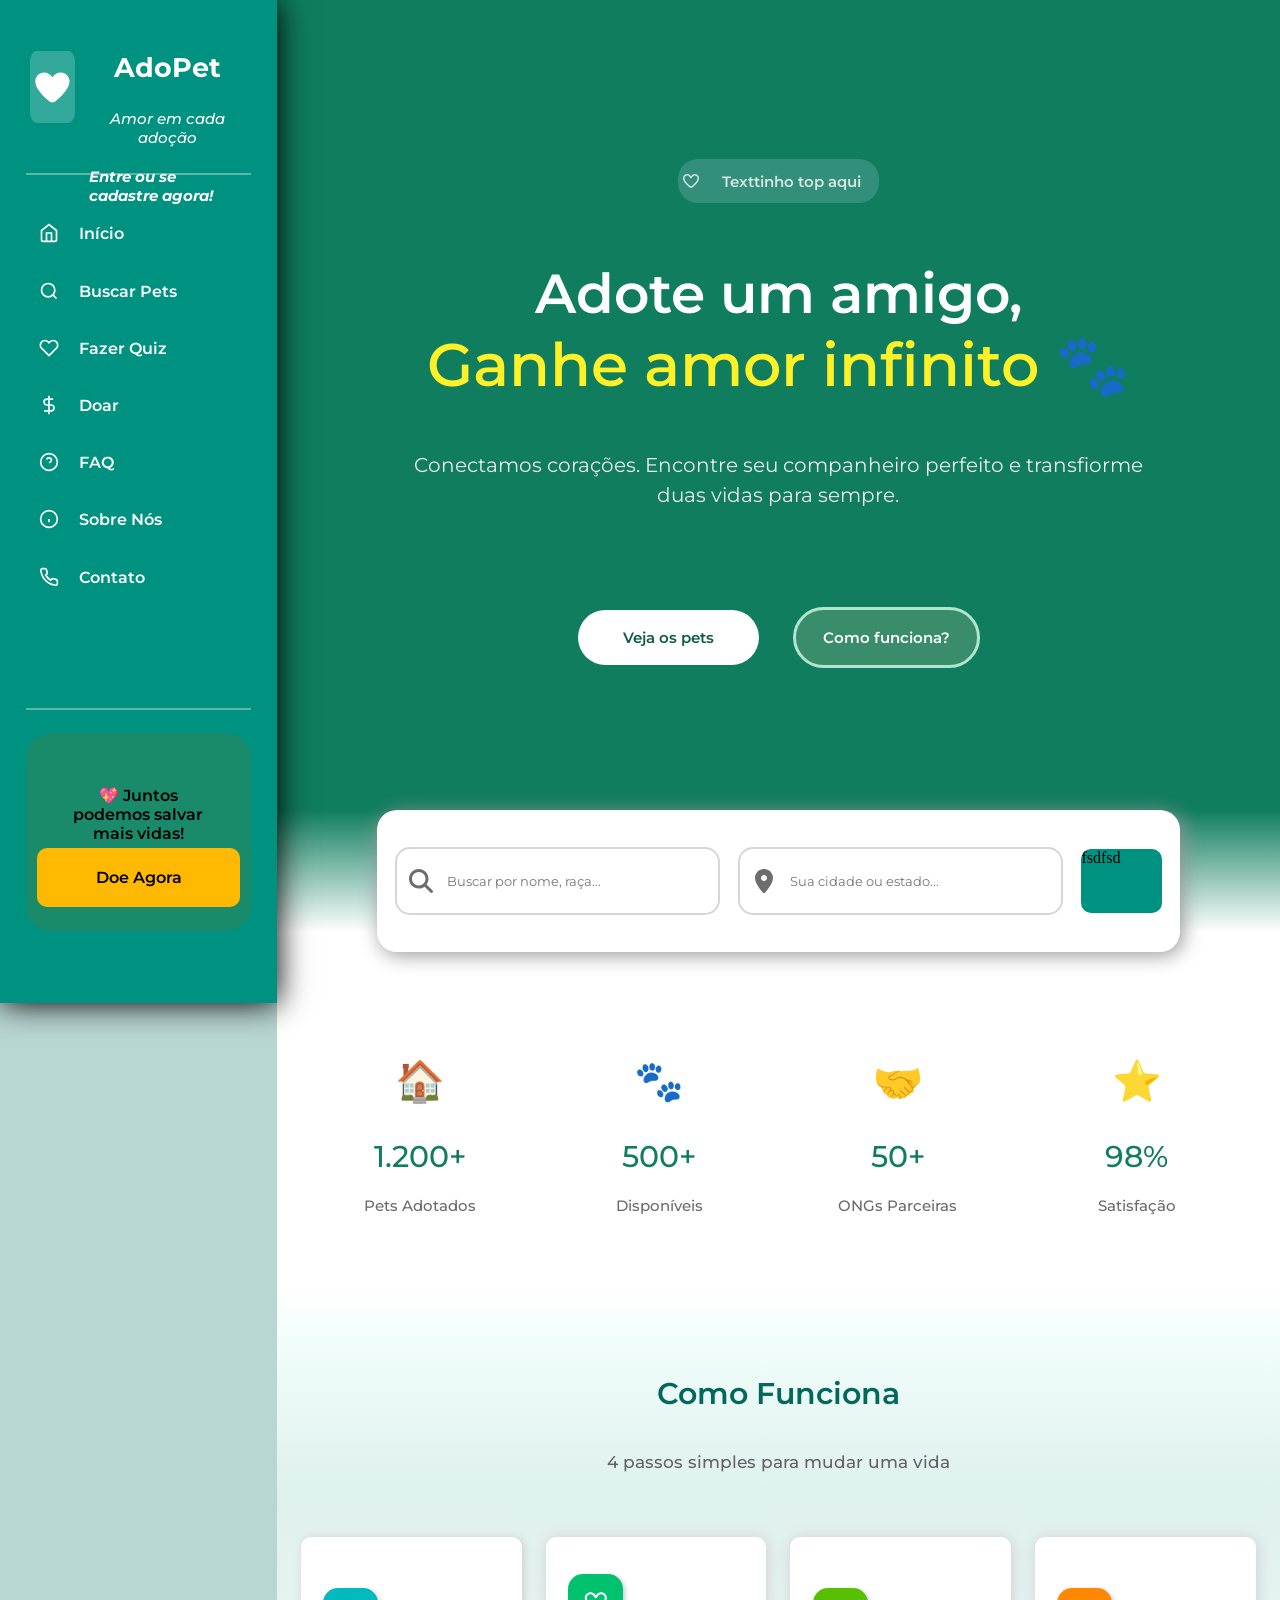
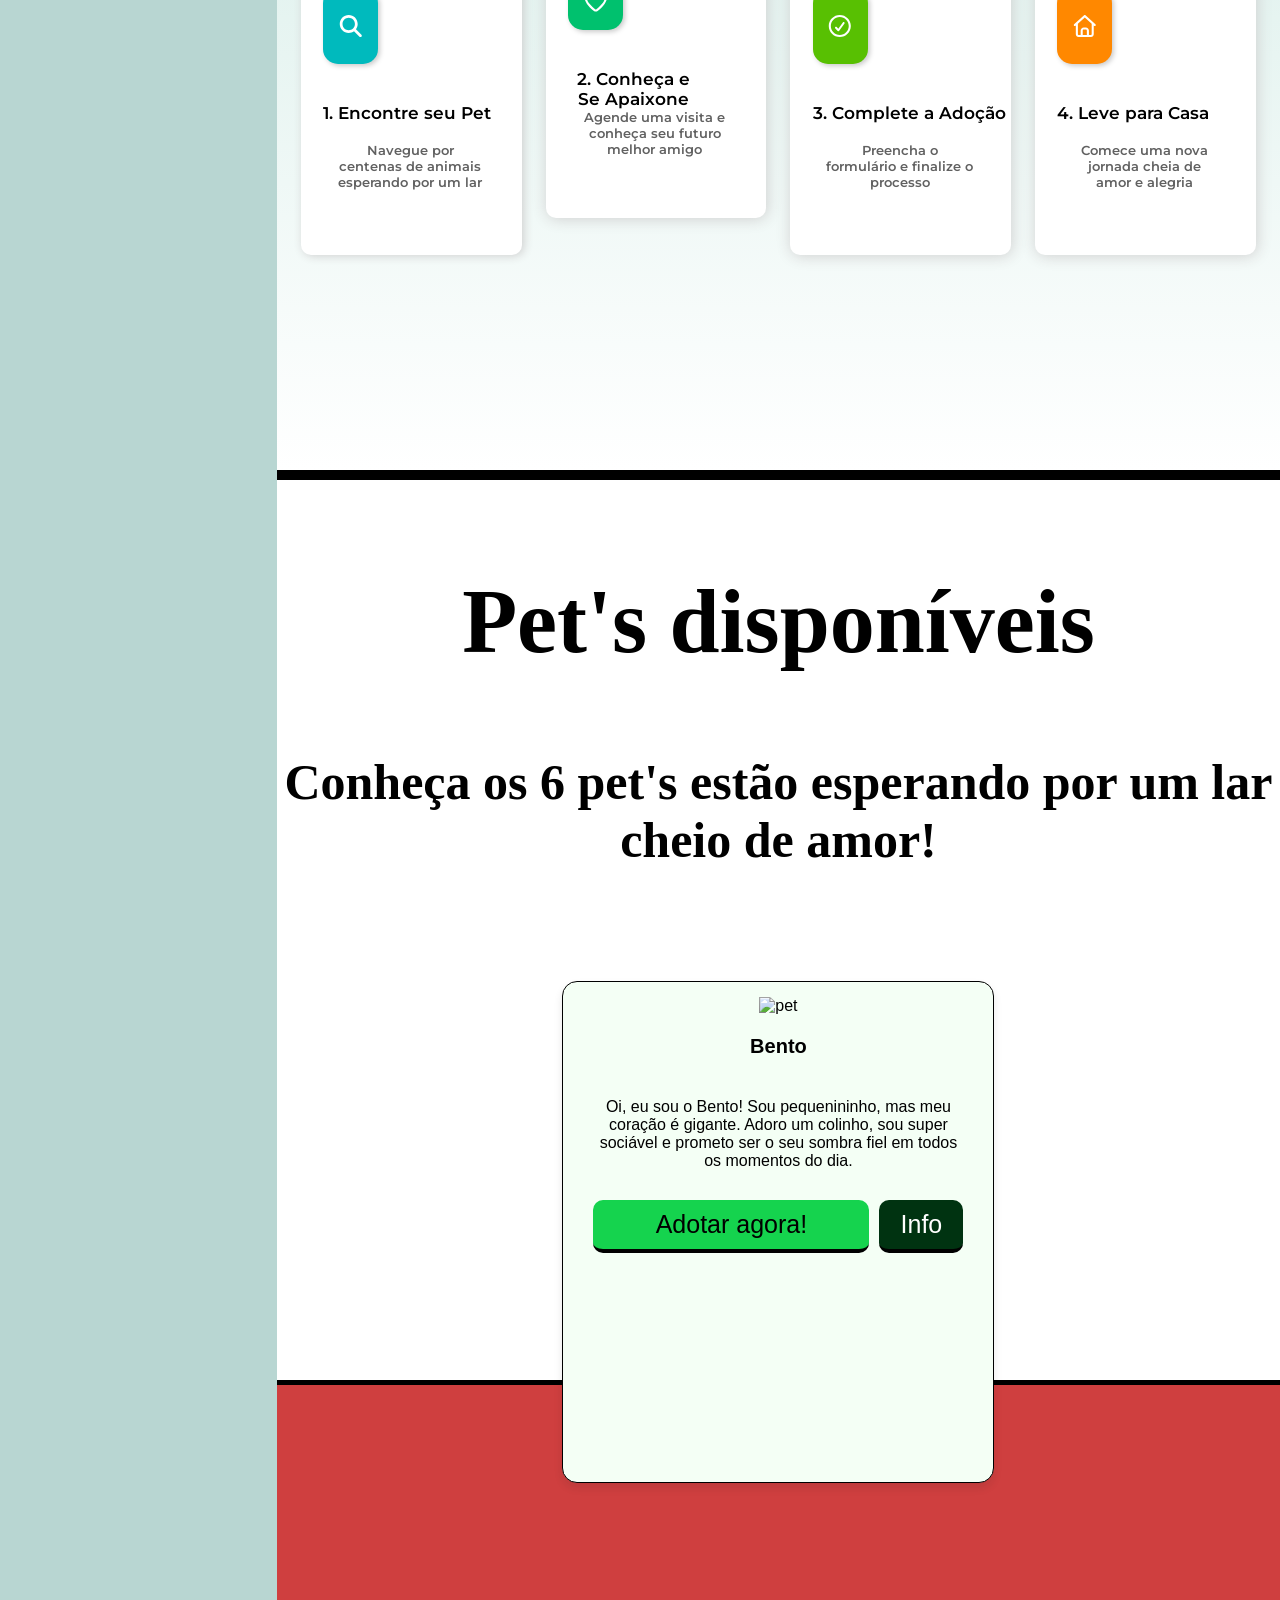
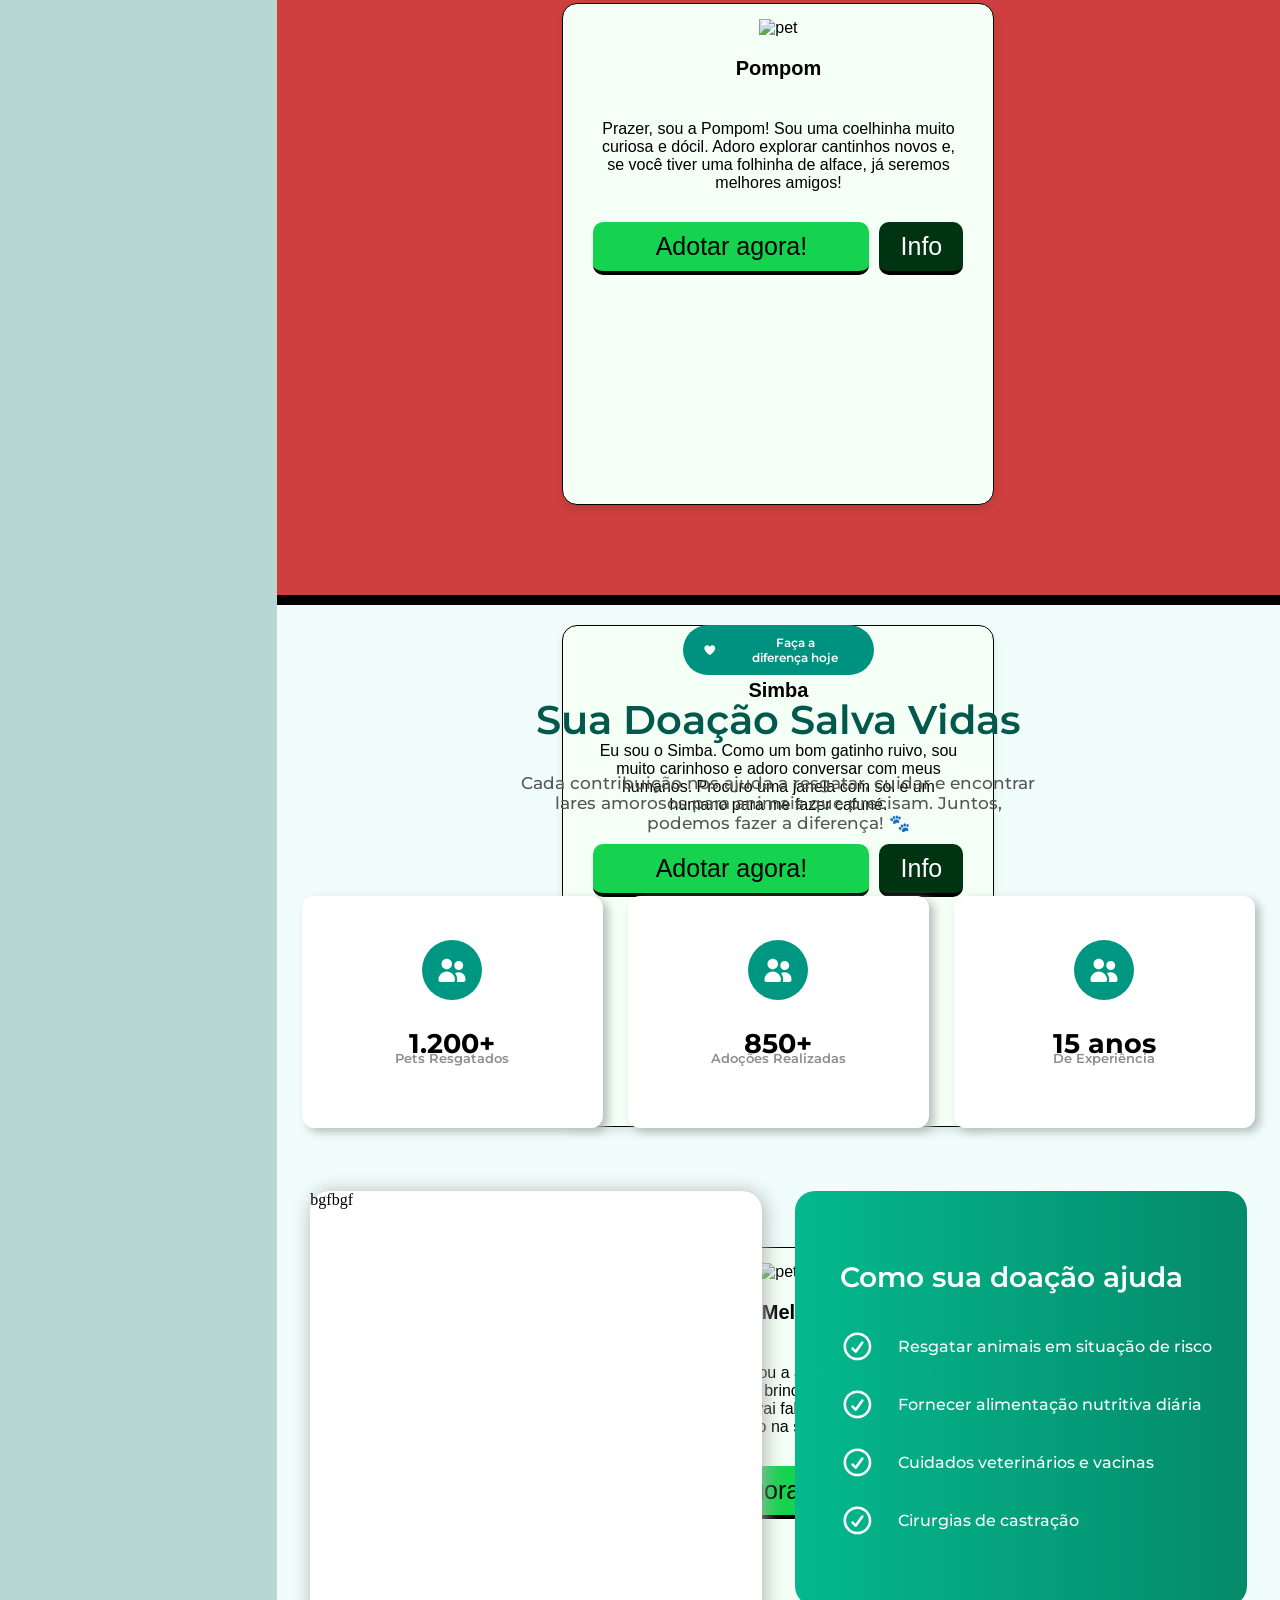
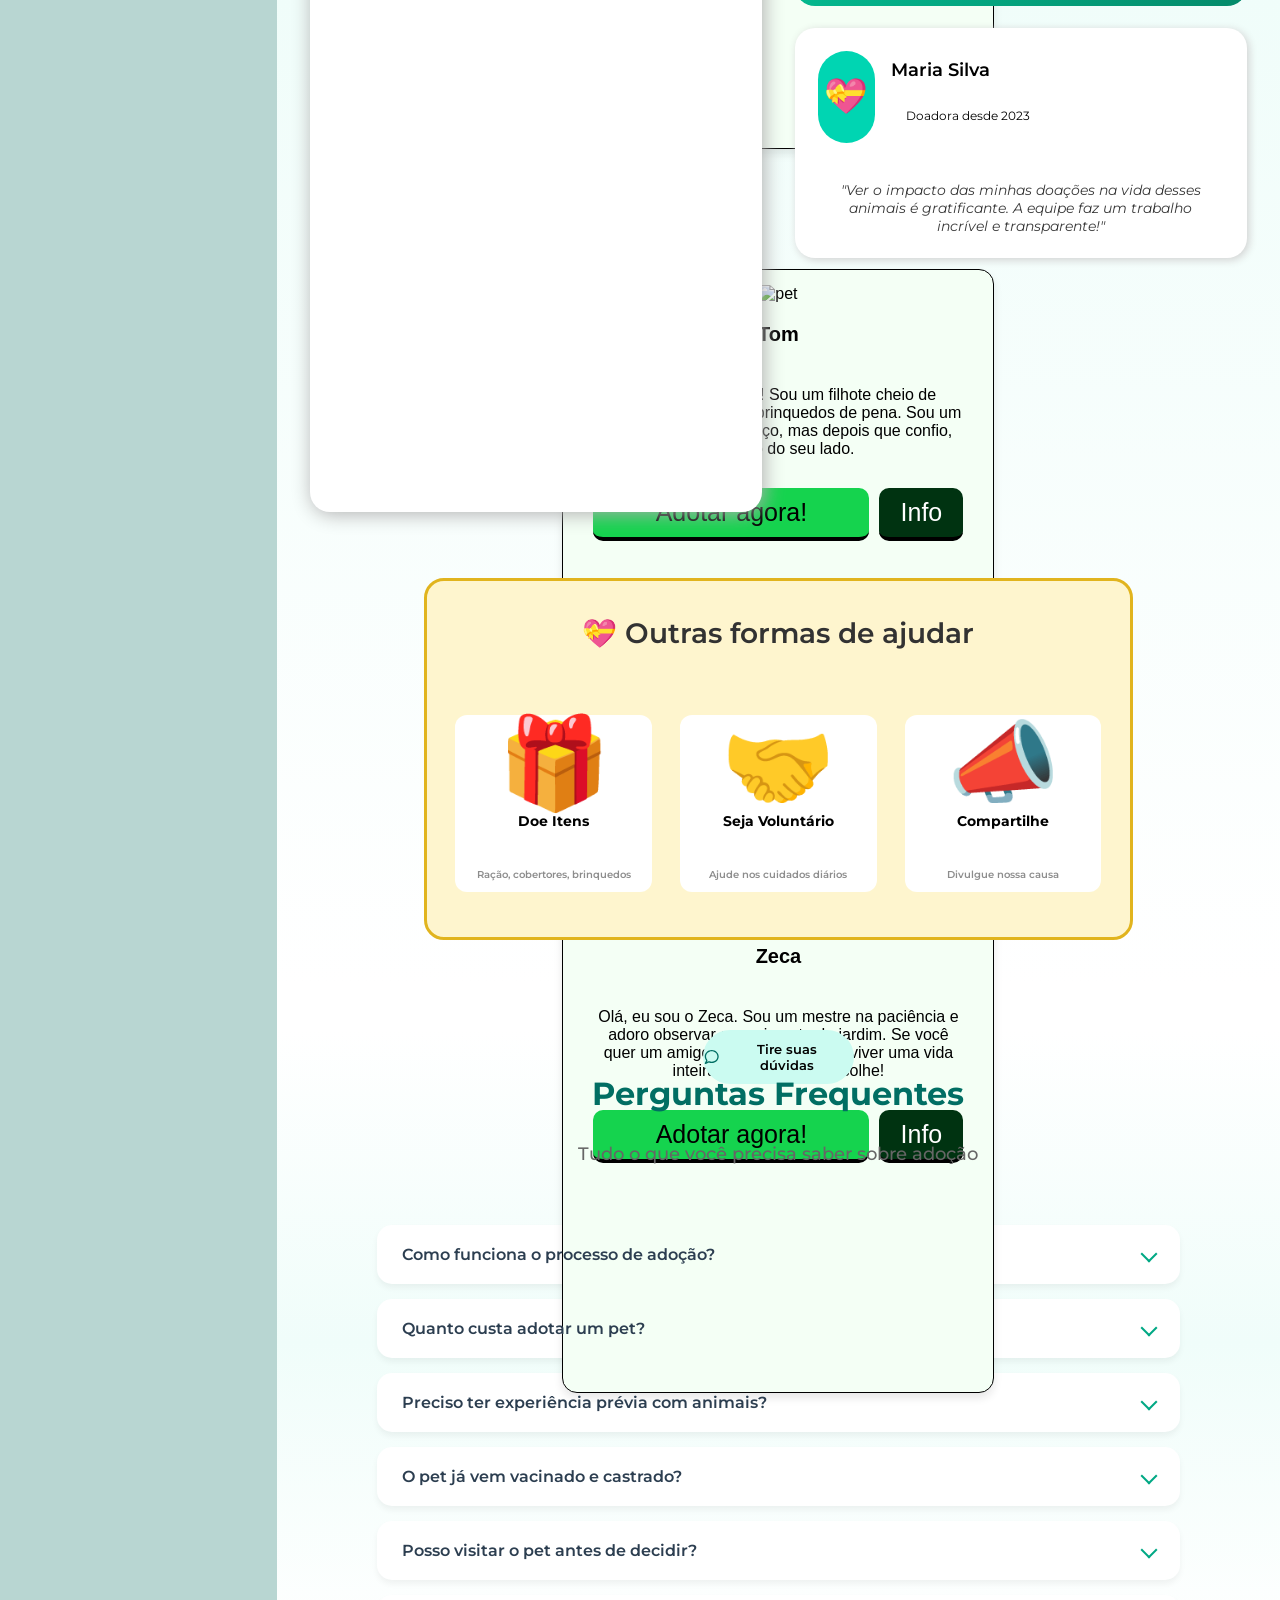
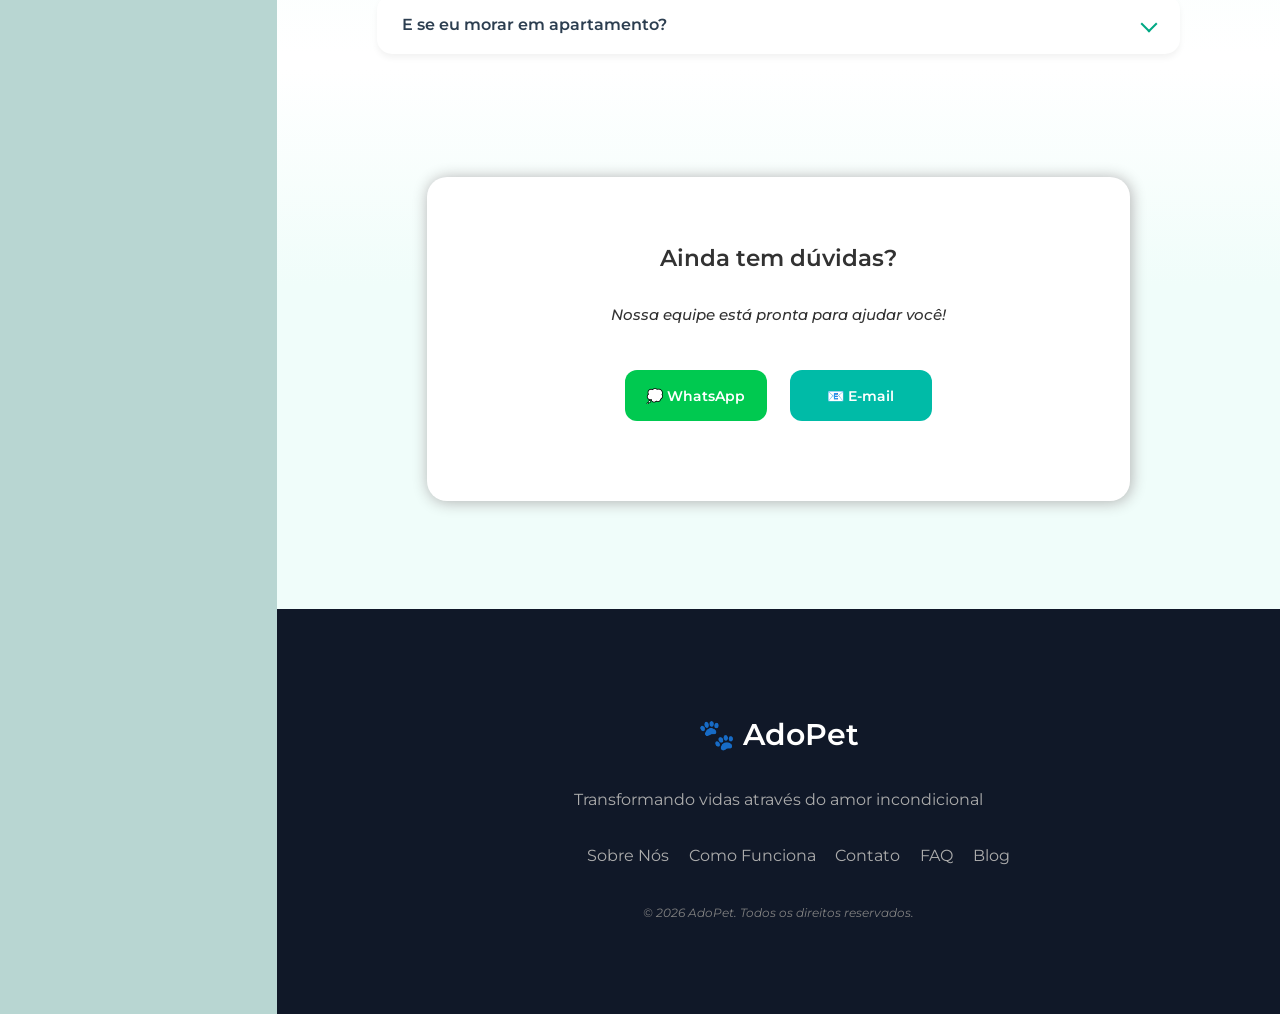
==== src/HTML/index.html @ adb816d0 "Update index.html" ====
<!DOCTYPE html>
<html lang="en">

<head>
    <meta charset="UTF-8">
    <meta name="viewport" content="width=device-width, initial-scale=1.0">
    <title>Document</title>

    <link rel="stylesheet" href="../CSS/style.css">
    <link rel="preconnect" href="https://fonts.googleapis.com">
    <link rel="preconnect" href="https://fonts.gstatic.com" crossorigin>
    <link href="https://fonts.googleapis.com/css2?family=Montserrat:ital,wght@0,100..900;1,100..900&display=swap"
        rel="stylesheet">
    <script src="../JS/script.js"></script>
</head>

<body>
    <main>

        <!--INICIO DO MENU LATERAL-->

        <header id="header_main">
            <div id="logo_header">
                <div id="coracao">
                    <svg xmlns="http://www.w3.org/2000/svg"
                        viewBox="0 0 640 640"><!--!Font Awesome Free v7.2.0 by @fontawesome - https://fontawesome.com License - https://fontawesome.com/license/free Copyright 2026 Fonticons, Inc.-->
                        <path
                            d="M305 151.1L320 171.8L335 151.1C360 116.5 400.2 96 442.9 96C516.4 96 576 155.6 576 229.1L576 231.7C576 343.9 436.1 474.2 363.1 529.9C350.7 539.3 335.5 544 320 544C304.5 544 289.2 539.4 276.9 529.9C203.9 474.2 64 343.9 64 231.7L64 229.1C64 155.6 123.6 96 197.1 96C239.8 96 280 116.5 305 151.1z" />
                    </svg>
                </div>

                <div id="title_header">
                    <h1>AdoPet</h1>
                    <p>Amor em cada adoção</p>
                    <a href="..\HTML\entrar.html" class="entre-cadastre"><strong>Entre ou se cadastre agora!</strong></a>
                </div>

            </div>

            <div class="line"></div>

            <div id="menu_header">
                <ul>
                    <li>
                        <a href="#section_home ">
                            <svg viewBox="0 0 24 24" fill="none" stroke="currentColor" stroke-width="2">
                                <path d="m3 9 9-7 9 7v11a2 2 0 0 1-2 2H5a2 2 0 0 1-2-2z" />
                                <polyline points="9 22 9 12 15 12 15 22" />
                            </svg>
                            Início
                        </a>
                    </li>

                    <li>
                        <a href="#section_buscar_pets">
                            <svg viewBox="0 0 24 24" fill="none" stroke="currentColor" stroke-width="2">
                                <circle cx="11" cy="11" r="8" />
                                <line x1="21" y1="21" x2="16.65" y2="16.65" />
                            </svg>
                            Buscar Pets
                        </a>
                    </li>

                    <li>
                        <a href="#section_fazer_quiz">
                            <svg viewBox="0 0 24 24" fill="none" stroke="currentColor" stroke-width="2">
                                <path
                                    d="M20.84 4.61a5.5 5.5 0 0 0-7.78 0L12 5.67l-1.06-1.06a5.5 5.5 0 0 0-7.78 7.78l1.06 1.06L12 21.23l7.78-7.78 1.06-1.06a5.5 5.5 0 0 0 0-7.78z" />
                            </svg>
                            Fazer Quiz
                        </a>
                    </li>

                    <li>
                        <a href="#section_doar">
                            <svg viewBox="0 0 24 24" fill="none" stroke="currentColor" stroke-width="2">
                                <line x1="12" y1="1" x2="12" y2="23" />
                                <path d="M17 5H9.5a3.5 3.5 0 0 0 0 7h5a3.5 3.5 0 0 1 0 7H6" />
                            </svg>
                            Doar
                        </a>
                    </li>

                    <li>
                        <a href="#section_faq">
                            <svg viewBox="0 0 24 24" fill="none" stroke="currentColor" stroke-width="2">
                                <circle cx="12" cy="12" r="10" />
                                <path d="M9.09 9a3 3 0 0 1 5.83 1c0 2-3 3-3 3" />
                                <line x1="12" y1="17" x2="12.01" y2="17" />
                            </svg>
                            FAQ
                        </a>
                    </li>

                    <li>
                        <a href="#section_sobre_nos">
                            <svg viewBox="0 0 24 24" fill="none" stroke="currentColor" stroke-width="2">
                                <circle cx="12" cy="12" r="10" />
                                <line x1="12" y1="16" x2="12" y2="12" />
                                <line x1="12" y1="8" x2="12.01" y2="8" />
                            </svg>
                            Sobre Nós
                        </a>
                    </li>

                    <li>
                        <a href="#section_contato">
                            <svg viewBox="0 0 24 24" fill="none" stroke="currentColor" stroke-width="2">
                                <path
                                    d="M22 16.92v3a2 2 0 0 1-2.18 2 19.79 19.79 0 0 1-8.63-3.07 19.5 19.5 0 0 1-6-6 19.79 19.79 0 0 1-3.07-8.67A2 2 0 0 1 4.11 2h3a2 2 0 0 1 2 1.72 12.84 12.84 0 0 0 .7 2.81 2 2 0 0 1-.45 2.11L8.09 9.91a16 16 0 0 0 6 6l1.27-1.27a2 2 0 0 1 2.11-.45 12.84 12.84 0 0 0 2.81.7A2 2 0 0 1 22 16.92z" />
                            </svg>
                            Contato
                        </a>
                    </li>
                </ul>
            </div>

            <div class="line"></div>


            <footer id="footer_header">
                <div id="text_footer">
                    <p> &#128150; Juntos podemos salvar mais vidas!</p>
                </div>
                <div id="bottom_footer">
                    <a href="https://www.google.com/" target="_blank">Doe Agora</a>
                </div>


            </footer>
        </header>

        <!--FIM DO MENU LATERAL-->







        <!--INICIO DA PAGINA PRINCIPAL-->


        <section id="all_content">


            <!--INICIO DA PAGINA HOME-->

            <article id="section_home">
                <div id="top_home">
                    <div id="top_info_home">

                        <div id="info_top_home">
                            <svg xmlns="http://www.w3.org/2000/svg"
                                viewBox="0 0 640 640"><!--!Font Awesome Free v7.2.0 by @fontawesome - https://fontawesome.com License - https://fontawesome.com/license/free Copyright 2026 Fonticons, Inc.-->
                                <path
                                    d="M442.9 144C415.6 144 389.9 157.1 373.9 179.2L339.5 226.8C335 233 327.8 236.7 320.1 236.7C312.4 236.7 305.2 233 300.7 226.8L266.3 179.2C250.3 157.1 224.6 144 197.3 144C150.3 144 112.2 182.1 112.2 229.1C112.2 279 144.2 327.5 180.3 371.4C221.4 421.4 271.7 465.4 306.2 491.7C309.4 494.1 314.1 495.9 320.2 495.9C326.3 495.9 331 494.1 334.2 491.7C368.7 465.4 419 421.3 460.1 371.4C496.3 327.5 528.2 279 528.2 229.1C528.2 182.1 490.1 144 443.1 144zM335 151.1C360 116.5 400.2 96 442.9 96C516.4 96 576 155.6 576 229.1C576 297.7 533.1 358 496.9 401.9C452.8 455.5 399.6 502 363.1 529.8C350.8 539.2 335.6 543.9 320 543.9C304.4 543.9 289.2 539.2 276.9 529.8C240.4 502 187.2 455.5 143.1 402C106.9 358.1 64 297.7 64 229.1C64 155.6 123.6 96 197.1 96C239.8 96 280 116.5 305 151.1L320 171.8L335 151.1z" />
                            </svg>
                            <p>Texttinho top aqui </p>
                        </div>
                    </div>


                    <div id="main_text_home">
                        <h1>Adote um amigo,</h1>
                        <h2>Ganhe amor infinito &#128062;</h2>
                    </div>

                    <div id="sub_text_home">
                        <p>Conectamos corações. Encontre seu companheiro perfeito e transfiorme <br>duas vidas para
                            sempre.</p>
                    </div>
                    <div id="button_home">
                        <div id="main_bottom_home">
                            <a href="#section_fazer_quiz" id="buttun_home_1">Veja os pets</a>
                            <a href="#section_faq" id="buttun_home_2">Como funciona?</a>
                        </div>
                    </div>
                </div>

                <div id="mid_home">
                    <div id="main_mid_home">
                        <div class="input_mid">
                            <div class="icon_input_mid"><svg xmlns="http://www.w3.org/2000/svg"
                                    viewBox="0 0 640 640"><!--!Font Awesome Free v7.2.0 by @fontawesome - https://fontawesome.com License - https://fontawesome.com/license/free Copyright 2026 Fonticons, Inc.-->
                                    <path
                                        d="M480 272C480 317.9 465.1 360.3 440 394.7L566.6 521.4C579.1 533.9 579.1 554.2 566.6 566.7C554.1 579.2 533.8 579.2 521.3 566.7L394.7 440C360.3 465.1 317.9 480 272 480C157.1 480 64 386.9 64 272C64 157.1 157.1 64 272 64C386.9 64 480 157.1 480 272zM272 416C351.5 416 416 351.5 416 272C416 192.5 351.5 128 272 128C192.5 128 128 192.5 128 272C128 351.5 192.5 416 272 416z" />
                                </svg></div>
                            <input type="text" placeholder="Buscar por nome, raça...">
                        </div>

                        <div class="input_mid">
                            <div class="icon_input_mid"><svg xmlns="http://www.w3.org/2000/svg"
                                    viewBox="0 0 640 640"><!--!Font Awesome Free v7.2.0 by @fontawesome - https://fontawesome.com License - https://fontawesome.com/license/free Copyright 2026 Fonticons, Inc.-->
                                    <path
                                        d="M128 252.6C128 148.4 214 64 320 64C426 64 512 148.4 512 252.6C512 371.9 391.8 514.9 341.6 569.4C329.8 582.2 310.1 582.2 298.3 569.4C248.1 514.9 127.9 371.9 127.9 252.6zM320 320C355.3 320 384 291.3 384 256C384 220.7 355.3 192 320 192C284.7 192 256 220.7 256 256C256 291.3 284.7 320 320 320z" />
                                </svg></div>
                            <input type="text" placeholder="Sua cidade ou estado...">
                        </div>

                        <div id="send_mid">fsdfsd</div>
                    </div>
                </div>

                <div id="bottom_home">
                    <div class="bottom_home_card">
                        <div class="icone_home_bottom_card">&#127968;</div>
                        <div class="text_home_bottom_card">
                            <h1>1.200+</h1>
                            <p>Pets Adotados</p>
                        </div>
                    </div>

                    <div class="bottom_home_card">
                        <div class="icone_home_bottom_card">&#128062;</div>
                        <div class="text_home_bottom_card">
                            <h1>500+</h1>
                            <p>Disponíveis</p>
                        </div>
                    </div>

                    <div class="bottom_home_card">
                        <div class="icone_home_bottom_card">&#x1F91D;</div>
                        <div class="text_home_bottom_card">
                            <h1>50+</h1>
                            <p>ONGs Parceiras</p>
                        </div>
                    </div>

                    <div class="bottom_home_card">
                        <div class="icone_home_bottom_card">&#11088;</div>
                        <div class="text_home_bottom_card">
                            <h1>98%</h1>
                            <p>Satisfação</p>
                        </div>
                    </div>

                </div>
            </article>

            <!--FIM DA PAGINA HOME-->








            <!--INICIO DA PAGINA SOBRE NÓS-->

            <article id="section_sobre_nos">
                <div id="title_section_sobre_nos">
                    <h1>Como Funciona</h1>
                </div>

                <div id="sub_title_section_sobre_nos">
                    <p>4 passos simples para mudar uma vida</p>
                </div>

                <div id="content_section_sobre_nos">
                    <div id="bloco01">
                        <div class="icon_bloco">
                            <div class="icone_bloco">
                                <svg xmlns="http://www.w3.org/2000/svg"
                                    viewBox="0 0 640 640"><!--!Font Awesome Free v7.2.0 by @fontawesome - https://fontawesome.com License - https://fontawesome.com/license/free Copyright 2026 Fonticons, Inc.-->
                                    <path
                                        d="M480 272C480 317.9 465.1 360.3 440 394.7L566.6 521.4C579.1 533.9 579.1 554.2 566.6 566.7C554.1 579.2 533.8 579.2 521.3 566.7L394.7 440C360.3 465.1 317.9 480 272 480C157.1 480 64 386.9 64 272C64 157.1 157.1 64 272 64C386.9 64 480 157.1 480 272zM272 416C351.5 416 416 351.5 416 272C416 192.5 351.5 128 272 128C192.5 128 128 192.5 128 272C128 351.5 192.5 416 272 416z" />
                                </svg>
                            </div>
                        </div>

                        <div class="title_bloco">
                            <h1>1. Encontre seu Pet</h1>
                        </div>

                        <div class="text_bloco">
                            <p>Navegue por centenas de animais esperando por um lar</p>
                        </div>
                    </div>




    <!--inicio do segundo bloco-->
                    <div id="bloco02">
                        <div class="icon_bloco02">
                            <div class="icone_bloco02">
                                <svg xmlns="http://www.w3.org/2000/svg"
                                    viewBox="0 0 640 640"><!--!Font Awesome Free v7.2.0 by @fontawesome - https://fontawesome.com License - https://fontawesome.com/license/free Copyright 2026 Fonticons, Inc.-->
                                    <path
                                        d="M442.9 144C415.6 144 389.9 157.1 373.9 179.2L339.5 226.8C335 233 327.8 236.7 320.1 236.7C312.4 236.7 305.2 233 300.7 226.8L266.3 179.2C250.3 157.1 224.6 144 197.3 144C150.3 144 112.2 182.1 112.2 229.1C112.2 279 144.2 327.5 180.3 371.4C221.4 421.4 271.7 465.4 306.2 491.7C309.4 494.1 314.1 495.9 320.2 495.9C326.3 495.9 331 494.1 334.2 491.7C368.7 465.4 419 421.3 460.1 371.4C496.3 327.5 528.2 279 528.2 229.1C528.2 182.1 490.1 144 443.1 144zM335 151.1C360 116.5 400.2 96 442.9 96C516.4 96 576 155.6 576 229.1C576 297.7 533.1 358 496.9 401.9C452.8 455.5 399.6 502 363.1 529.8C350.8 539.2 335.6 543.9 320 543.9C304.4 543.9 289.2 539.2 276.9 529.8C240.4 502 187.2 455.5 143.1 402C106.9 358.1 64 297.7 64 229.1C64 155.6 123.6 96 197.1 96C239.8 96 280 116.5 305 151.1L320 171.8L335 151.1z" />
                                </svg>
                            </div>
                        </div>

                        <div class="title_bloco02">
                            <h1>2. Conheça e Se Apaixone</h1>
                        </div>

                        <div class="text_bloco02">
                            <p>Agende uma visita e conheça seu futuro melhor amigo</p>
                        </div>

                    </div>

                  



                    <!--inicio do terceiro bloco-->
                    <div id="bloco03">
                        <div class="icon_bloco">
                            <div class="icone_bloco" id="segundo_bloco_icone">
                                <svg xmlns="http://www.w3.org/2000/svg"
                                    viewBox="0 0 640 640"><!--!Font Awesome Free v7.2.0 by @fontawesome - https://fontawesome.com License - https://fontawesome.com/license/free Copyright 2026 Fonticons, Inc.-->
                                    <path
                                        d="M320 576C178.6 576 64 461.4 64 320C64 178.6 178.6 64 320 64C461.4 64 576 178.6 576 320C576 461.4 461.4 576 320 576zM320 112C205.1 112 112 205.1 112 320C112 434.9 205.1 528 320 528C434.9 528 528 434.9 528 320C528 205.1 434.9 112 320 112zM390.7 233.9C398.5 223.2 413.5 220.8 424.2 228.6C434.9 236.4 437.3 251.4 429.5 262.1L307.4 430.1C303.3 435.8 296.9 439.4 289.9 439.9C282.9 440.4 276 437.9 271.1 433L215.2 377.1C205.8 367.7 205.8 352.5 215.2 343.2C224.6 333.9 239.8 333.8 249.1 343.2L285.1 379.2L390.7 234z" />
                                </svg>
                            </div>
                        </div>

                        <div class="title_bloco">
                            <h1>3. Complete a Adoção</h1>
                        </div>

                        <div class="text_bloco">
                            <p>Preencha o formulário e finalize o processo</p>
                        </div>
                    </div>




                    <!--inicio do quarto bloco-->
                    <div id="bloco04">
                        <div class="icon_bloco">
                            <div class="icone_bloco" id="terceiro_bloco_icone">
                                <svg xmlns="http://www.w3.org/2000/svg"
                                    viewBox="0 0 640 640"><!--!Font Awesome Free v7.2.0 by @fontawesome - https://fontawesome.com License - https://fontawesome.com/license/free Copyright 2026 Fonticons, Inc.-->
                                    <path
                                        d="M304 70.1C313.1 61.9 326.9 61.9 336 70.1L568 278.1C577.9 286.9 578.7 302.1 569.8 312C560.9 321.9 545.8 322.7 535.9 313.8L527.9 306.6L527.9 511.9C527.9 547.2 499.2 575.9 463.9 575.9L175.9 575.9C140.6 575.9 111.9 547.2 111.9 511.9L111.9 306.6L103.9 313.8C94 322.6 78.9 321.8 70 312C61.1 302.2 62 287 71.8 278.1L304 70.1zM320 120.2L160 263.7L160 512C160 520.8 167.2 528 176 528L224 528L224 424C224 384.2 256.2 352 296 352L344 352C383.8 352 416 384.2 416 424L416 528L464 528C472.8 528 480 520.8 480 512L480 263.7L320 120.3zM272 528L368 528L368 424C368 410.7 357.3 400 344 400L296 400C282.7 400 272 410.7 272 424L272 528z" />
                                </svg>
                            </div>
                        </div>

                        <div class="title_bloco">
                            <h1>4. Leve para Casa</h1>
                        </div>

                        <div class="text_bloco">
                            <p>Comece uma nova jornada cheia de amor e alegria</p>
                        </div>
                    </div>

                </div>
            </article>

            <!--FIM DA PAGINA BUSCAR PETS-->








            <!--INICIO DE PET DISPONIVEIS-->

            <article id="section_pet_disponiveis">
                 <link rel="stylesheet" href="../CSS/pet.css">
                <h1>Pet's disponíveis</h1>
    <h2>Conheça os 6 pet's estão esperando por um lar cheio de amor!</h2>

    <!--primeiro card -->
    <div class="container">
    
        <div class="card-inteiro">
            <img class="animais" src="https://encrypted-tbn0.gstatic.com/images?q=tbn:ANd9GcRmhd6KLCJ08M99ZTm5-WMjhFlpOq8foXuBWw&s" alt="pet">

            <div id="texto do card">
                <h3>Bento</h3>
                <p>Oi, eu sou o Bento! Sou pequenininho, mas meu coração é gigante. Adoro um colinho, sou super sociável e prometo ser o seu sombra fiel em todos os momentos do dia.</p>
                <div class="container-botoes">
                <button type="button" class="botao">Adotar agora!</button>
                <button type="button" class="botao-info">Info</button>
            </div>  
               
            </div>
            </div>


 <!--segundo card -->
    
    
        <div class="card-inteiro">
            <img class="animais" src="https://petanjo.com/blog/wp-content/uploads/2022/09/coelho-de-estimacao-1024x683.jpg" alt="pet">

            <div id="texto do card">
                <h3>Pompom</h3>
                <p>Prazer, sou a Pompom! Sou uma coelhinha muito curiosa e dócil. Adoro explorar cantinhos novos e, se você tiver uma folhinha de alface, já seremos melhores amigos!</p>
                <div class="container-botoes">
                <button type="button" class="botao">Adotar agora!</button>
                <button type="button" class="botao-info">Info</button>
            </div>  
               
            </div>
            </div>


 <!--terceiro card -->
    
    
        <div class="card-inteiro">
            <img class="animais" src="https://www.petsupport.com.br/wp-content/uploads/2022/02/pelo-do-gato.jpg.webp" alt="pet">

            <div id="texto do card">
                <h3>Simba</h3>
                <p>Eu sou o Simba. Como um bom gatinho ruivo, sou muito carinhoso e adoro conversar com meus humanos. Procuro uma janela com sol e um humano para me fazer cafuné.</p>
                <div class="container-botoes">
                <button type="button" class="botao">Adotar agora!</button>
                <button type="button" class="botao-info">Info</button>
            </div>  
               
            </div>
            </div>

<!--quarto card -->
    
    
        <div class="card-inteiro">
            <img class="animais" src="https://www.pedigree.com.br/sites/g/files/fnmzdf2401/files/2024-09/conheca-as-racas-de-cachorros-mais-inteligentes-do-mundo-04_0.jpg" alt="pet">

            <div id="texto do card">
                <h3>Mel</h3>
                <p>Oi! Eu sou a Mel. Sou a alegria em forma de cachorra! Amo correr, brincar de pegar bolinha e garanto que nunca vai faltar animação e rabo abanando na sua casa.</p>
                <div class="container-botoes">
                <button type="button" class="botao">Adotar agora!</button>
                <button type="button" class="botao-info">Info</button>
            </div>  
               
            </div>
            </div>

 <!--quinto card -->
    
    
        <div class="card-inteiro">
            <img class="animais" src="https://chemitec.com.br/wp-content/webp-express/webp-images/uploads/2025/04/como-cuidar-de-gatos-filhotes-300x200.jpg.webp" alt="pet">

            <div id="texto do card">
                <h3>Tom</h3>
                <p>Miau, eu sou o Tom! Sou um filhote cheio de energia e adoro caçar brinquedos de pena. Sou um pouco tímido no começo, mas depois que confio, não saio do seu lado.</p>
                <div class="container-botoes">
                <button type="button" class="botao">Adotar agora!</button>
                <button type="button" class="botao-info">Info</button>
                </div>  
               
            </div>
            </div>   
            
 <!--sexto card -->
    
    
        <div class="card-inteiro">
            <img class="animais" src="https://admin.cnnbrasil.com.br/wp-content/uploads/sites/12/2025/04/tartaruga-das-galapagos.jpg?w=1200&h=900&crop=0" alt="pet">

            <div id="texto do card">
                <h3>Zeca</h3>
                <p>Olá, eu sou o Zeca. Sou um mestre na paciência e adoro observar o movimento do jardim. Se você quer um amigo tranquilo e que vai viver uma vida inteira com você, me escolhe!</p>
                
            <div class="container-botoes">
                <button type="button" class="botao">Adotar agora!</button>
                <button type="button" class="botao-info">Info</button>
            </div>  
               
            </div>
            </div>           




</div>

            </article>
            

            <!--FIM DA PAGINA FAZER QUIZ-->







            <!--INICIO DA PAGINA DOAR-->

            <article id="section_doar"></article>

            <!--FIM DA PAGINA DOAR-->









            <!--INICIO DA PAGINA BUSCAR PETS-->

            <article id="section_buscar_pets">
                <div id="title_donation">
                    <div id="button_donation_top">
                        <svg xmlns="http://www.w3.org/2000/svg"
                            viewBox="0 0 640 640"><!--!Font Awesome Free v7.2.0 by @fontawesome - https://fontawesome.com License - https://fontawesome.com/license/free Copyright 2026 Fonticons, Inc.-->
                            <path
                                d="M305 151.1L320 171.8L335 151.1C360 116.5 400.2 96 442.9 96C516.4 96 576 155.6 576 229.1L576 231.7C576 343.9 436.1 474.2 363.1 529.9C350.7 539.3 335.5 544 320 544C304.5 544 289.2 539.4 276.9 529.9C203.9 474.2 64 343.9 64 231.7L64 229.1C64 155.6 123.6 96 197.1 96C239.8 96 280 116.5 305 151.1z" />
                        </svg>
                        <p>Faça a diferença hoje</p>
                    </div>
                    <div id="title_donation_top">
                        <h1>Sua Doação Salva Vidas</h1>
                    </div>
                    <div id="text_donation_top">
                        <p>Cada contribuição nos ajuda a resgatar, cuidar e encontrar lares amorosos para animais que
                            precisam. Juntos, podemos fazer a diferença! &#128062;
                        </p>
                    </div>
                </div>


                <div id="card_donation">
                    <div class="card_mid_donation">
                        <div class="icon_card_donation">
                            <div class="bolinha_icon">
                                <svg xmlns="http://www.w3.org/2000/svg"
                                    viewBox="0 0 640 640"><!--!Font Awesome Free v7.2.0 by @fontawesome - https://fontawesome.com License - https://fontawesome.com/license/free Copyright 2026 Fonticons, Inc.-->
                                    <path
                                        d="M96 192C96 130.1 146.1 80 208 80C269.9 80 320 130.1 320 192C320 253.9 269.9 304 208 304C146.1 304 96 253.9 96 192zM32 528C32 430.8 110.8 352 208 352C305.2 352 384 430.8 384 528L384 534C384 557.2 365.2 576 342 576L74 576C50.8 576 32 557.2 32 534L32 528zM464 128C517 128 560 171 560 224C560 277 517 320 464 320C411 320 368 277 368 224C368 171 411 128 464 128zM464 368C543.5 368 608 432.5 608 512L608 534.4C608 557.4 589.4 576 566.4 576L421.6 576C428.2 563.5 432 549.2 432 534L432 528C432 476.5 414.6 429.1 385.5 391.3C408.1 376.6 435.1 368 464 368z" />
                                </svg>
                            </div>
                        </div>

                        <div class="title_card_donation">
                            <h1>1.200+</h1>
                        </div>

                        <div class="text_card_donation">
                            <p>Pets Resgatados</p>
                        </div>
                    </div>

                    <div class="card_mid_donation">
                        <div class="icon_card_donation">
                            <div class="bolinha_icon">
                                <svg xmlns="http://www.w3.org/2000/svg"
                                    viewBox="0 0 640 640"><!--!Font Awesome Free v7.2.0 by @fontawesome - https://fontawesome.com License - https://fontawesome.com/license/free Copyright 2026 Fonticons, Inc.-->
                                    <path
                                        d="M96 192C96 130.1 146.1 80 208 80C269.9 80 320 130.1 320 192C320 253.9 269.9 304 208 304C146.1 304 96 253.9 96 192zM32 528C32 430.8 110.8 352 208 352C305.2 352 384 430.8 384 528L384 534C384 557.2 365.2 576 342 576L74 576C50.8 576 32 557.2 32 534L32 528zM464 128C517 128 560 171 560 224C560 277 517 320 464 320C411 320 368 277 368 224C368 171 411 128 464 128zM464 368C543.5 368 608 432.5 608 512L608 534.4C608 557.4 589.4 576 566.4 576L421.6 576C428.2 563.5 432 549.2 432 534L432 528C432 476.5 414.6 429.1 385.5 391.3C408.1 376.6 435.1 368 464 368z" />
                                </svg>
                            </div>
                        </div>

                        <div class="title_card_donation">
                            <h1>850+</h1>
                        </div>

                        <div class="text_card_donation">
                            <p>Adoções Realizadas</p>
                        </div>
                    </div>

                    <div class="card_mid_donation">
                        <div class="icon_card_donation">
                            <div class="bolinha_icon">
                                <svg xmlns="http://www.w3.org/2000/svg"
                                    viewBox="0 0 640 640"><!--!Font Awesome Free v7.2.0 by @fontawesome - https://fontawesome.com License - https://fontawesome.com/license/free Copyright 2026 Fonticons, Inc.-->
                                    <path
                                        d="M96 192C96 130.1 146.1 80 208 80C269.9 80 320 130.1 320 192C320 253.9 269.9 304 208 304C146.1 304 96 253.9 96 192zM32 528C32 430.8 110.8 352 208 352C305.2 352 384 430.8 384 528L384 534C384 557.2 365.2 576 342 576L74 576C50.8 576 32 557.2 32 534L32 528zM464 128C517 128 560 171 560 224C560 277 517 320 464 320C411 320 368 277 368 224C368 171 411 128 464 128zM464 368C543.5 368 608 432.5 608 512L608 534.4C608 557.4 589.4 576 566.4 576L421.6 576C428.2 563.5 432 549.2 432 534L432 528C432 476.5 414.6 429.1 385.5 391.3C408.1 376.6 435.1 368 464 368z" />
                                </svg>
                            </div>
                        </div>

                        <div class="title_card_donation">
                            <h1>15 anos</h1>
                        </div>

                        <div class="text_card_donation">
                            <p>De Experiência</p>
                        </div>
                    </div>
                </div>

                <div id="donation_content">
                    <div id="left_donation_content">bgfbgf</div>

                    <div id="right_donation_content">
                        <div id="right_donation_content_top">
                            <h1>Como sua doação ajuda</h1>

                            <div id="main_text_right_donation_content_top">
                                <div class="text_right_donation_content_top">
                                    <svg xmlns="http://www.w3.org/2000/svg" viewBox="0 0 640 640"><!--!Font Awesome Free v7.2.0 by @fontawesome - https://fontawesome.com License - https://fontawesome.com/license/free Copyright 2026 Fonticons, Inc.--><path d="M320 576C178.6 576 64 461.4 64 320C64 178.6 178.6 64 320 64C461.4 64 576 178.6 576 320C576 461.4 461.4 576 320 576zM320 112C205.1 112 112 205.1 112 320C112 434.9 205.1 528 320 528C434.9 528 528 434.9 528 320C528 205.1 434.9 112 320 112zM390.7 233.9C398.5 223.2 413.5 220.8 424.2 228.6C434.9 236.4 437.3 251.4 429.5 262.1L307.4 430.1C303.3 435.8 296.9 439.4 289.9 439.9C282.9 440.4 276 437.9 271.1 433L215.2 377.1C205.8 367.7 205.8 352.5 215.2 343.2C224.6 333.9 239.8 333.8 249.1 343.2L285.1 379.2L390.7 234z"/></svg>
                                    <p>Resgatar animais em situação de risco</p>
                                </div>

                                <div class="text_right_donation_content_top">
                                    <svg xmlns="http://www.w3.org/2000/svg" viewBox="0 0 640 640"><!--!Font Awesome Free v7.2.0 by @fontawesome - https://fontawesome.com License - https://fontawesome.com/license/free Copyright 2026 Fonticons, Inc.--><path d="M320 576C178.6 576 64 461.4 64 320C64 178.6 178.6 64 320 64C461.4 64 576 178.6 576 320C576 461.4 461.4 576 320 576zM320 112C205.1 112 112 205.1 112 320C112 434.9 205.1 528 320 528C434.9 528 528 434.9 528 320C528 205.1 434.9 112 320 112zM390.7 233.9C398.5 223.2 413.5 220.8 424.2 228.6C434.9 236.4 437.3 251.4 429.5 262.1L307.4 430.1C303.3 435.8 296.9 439.4 289.9 439.9C282.9 440.4 276 437.9 271.1 433L215.2 377.1C205.8 367.7 205.8 352.5 215.2 343.2C224.6 333.9 239.8 333.8 249.1 343.2L285.1 379.2L390.7 234z"/></svg>
                                    <p>Fornecer alimentação nutritiva diária</p>
                                </div>

                                <div class="text_right_donation_content_top">
                                    <svg xmlns="http://www.w3.org/2000/svg" viewBox="0 0 640 640"><!--!Font Awesome Free v7.2.0 by @fontawesome - https://fontawesome.com License - https://fontawesome.com/license/free Copyright 2026 Fonticons, Inc.--><path d="M320 576C178.6 576 64 461.4 64 320C64 178.6 178.6 64 320 64C461.4 64 576 178.6 576 320C576 461.4 461.4 576 320 576zM320 112C205.1 112 112 205.1 112 320C112 434.9 205.1 528 320 528C434.9 528 528 434.9 528 320C528 205.1 434.9 112 320 112zM390.7 233.9C398.5 223.2 413.5 220.8 424.2 228.6C434.9 236.4 437.3 251.4 429.5 262.1L307.4 430.1C303.3 435.8 296.9 439.4 289.9 439.9C282.9 440.4 276 437.9 271.1 433L215.2 377.1C205.8 367.7 205.8 352.5 215.2 343.2C224.6 333.9 239.8 333.8 249.1 343.2L285.1 379.2L390.7 234z"/></svg>
                                    <p>Cuidados veterinários e vacinas</p>
                                </div>

                                <div class="text_right_donation_content_top">
                                    <svg xmlns="http://www.w3.org/2000/svg" viewBox="0 0 640 640"><!--!Font Awesome Free v7.2.0 by @fontawesome - https://fontawesome.com License - https://fontawesome.com/license/free Copyright 2026 Fonticons, Inc.--><path d="M320 576C178.6 576 64 461.4 64 320C64 178.6 178.6 64 320 64C461.4 64 576 178.6 576 320C576 461.4 461.4 576 320 576zM320 112C205.1 112 112 205.1 112 320C112 434.9 205.1 528 320 528C434.9 528 528 434.9 528 320C528 205.1 434.9 112 320 112zM390.7 233.9C398.5 223.2 413.5 220.8 424.2 228.6C434.9 236.4 437.3 251.4 429.5 262.1L307.4 430.1C303.3 435.8 296.9 439.4 289.9 439.9C282.9 440.4 276 437.9 271.1 433L215.2 377.1C205.8 367.7 205.8 352.5 215.2 343.2C224.6 333.9 239.8 333.8 249.1 343.2L285.1 379.2L390.7 234z"/></svg>
                                    <p>Cirurgias de castração</p>
                                </div>
                            </div>
                            
                        </div>

                        <div id="right_donation_content_bottom">
                            <div id="icon_right_donation_content_bottom_top">
                                <div id="heart_icon">
                                    &#128157;
                                </div>


                                <div id="text_icon_space">
                                    <h1>Maria Silva</h1>
                                    <p>Doadora desde 2023</p>
                                </div>
                            </div>
                            <div id="icon_right_donation_content_bottom_bottom">
                                <p>"Ver o impacto das minhas doações na vida desses animais é gratificante. A equipe faz
                                    um trabalho incrível e transparente!"</p>
                            </div>
                        </div>
                    </div>
                </div>

                <div id="footer_donation">
                    <div id="footer_main_donation">
                        <div id="title_footer_donation">
                            <h1>&#128157; Outras formas de ajudar</h1>
                        </div>

                        <div id="items_donation_card">
                            <div class="card_donation_footer">
                                <div class="bolinha_card_footer">
                                    <h1>&#127873;</h1>
                                </div>
                                <div class="title_card_footer">
                                    <h2>Doe Itens</h2>
                                </div>
                                <div class="text_card_footer">
                                    <p>Ração, cobertores, brinquedos</p>
                                </div>
                            </div>



                            <div class="card_donation_footer">
                                <div class="bolinha_card_footer">
                                    <h1>&#129309;</h1>
                                </div>
                                <div class="title_card_footer">
                                    <h2>Seja Voluntário</h2>
                                </div>
                                <div class="text_card_footer">
                                    <p>Ajude nos cuidados diários</p>
                                </div>
                            </div>


                            <div class="card_donation_footer">
                                <div class="bolinha_card_footer">
                                    <h1>&#128227;</h1>
                                </div>
                                <div class="title_card_footer">
                                    <h2>Compartilhe</h2>
                                </div>
                                <div class="text_card_footer">
                                    <p>Divulgue nossa causa</p>
                                </div>
                            </div>
                        </div>
                    </div>
                </div>
            </article>

            <!--FIM DA PAGINA BUSCAR PETS-->









            <!--INICIO DA PAGINA FAQ-->

            <article id="section_faq">

                <div id="button_duvida">
                    <div id="text_duvida">
                        <svg xmlns="http://www.w3.org/2000/svg"
                            viewBox="0 0 640 640"><!--!Font Awesome Free v7.2.0 by @fontawesome - https://fontawesome.com License - https://fontawesome.com/license/free Copyright 2026 Fonticons, Inc.-->
                            <path
                                d="M115.9 448.9C83.3 408.6 64 358.4 64 304C64 171.5 178.6 64 320 64C461.4 64 576 171.5 576 304C576 436.5 461.4 544 320 544C283.5 544 248.8 536.8 217.4 524L101 573.9C97.3 575.5 93.5 576 89.5 576C75.4 576 64 564.6 64 550.5C64 546.2 65.1 542 67.1 538.3L115.9 448.9zM153.2 418.7C165.4 433.8 167.3 454.8 158 471.9L140 505L198.5 479.9C210.3 474.8 223.7 474.7 235.6 479.6C261.3 490.1 289.8 496 319.9 496C437.7 496 527.9 407.2 527.9 304C527.9 200.8 437.8 112 320 112C202.2 112 112 200.8 112 304C112 346.8 127.1 386.4 153.2 418.7z" />
                        </svg>
                        <p>Tire suas dúvidas</p>
                    </div>
                </div>

                <div class="faq-container">
                    <h2>Perguntas Frequentes</h2>
                    <p class="faq-subtitle">Tudo o que você precisa saber sobre adoção</p>

                    <details>
                        <summary>Como funciona o processo de adoção? <span class="icon"></span></summary>
                        <div class="content">
                            O processo geralmente envolve o preenchimento de um formulário, entrevista com a equipe e a
                            assinatura de um termo de responsabilidade.
                        </div>
                    </details>

                    <details>
                        <summary>Quanto custa adotar um pet? <span class="icon"></span></summary>
                        <div class="content">
                            A adoção em si costuma ser gratuita, mas algumas ONGs pedem uma contribuição voluntária para
                            ajudar nos custos de resgate de outros animais.
                        </div>
                    </details>

                    <details>
                        <summary>Preciso ter experiência prévia com animais? <span class="icon"></span></summary>
                        <div class="content">
                            Não é obrigatório! O mais importante é ter disposição para aprender e oferecer um ambiente
                            seguro e amoroso.
                        </div>
                    </details>

                    <details>
                        <summary>O pet já vem vacinado e castrado? <span class="icon"></span></summary>
                        <div class="content">
                            Na maioria das vezes, sim. Animais adultos geralmente são entregues castrados e com as
                            vacinas em dia. Filhotes podem ter cronogramas específicos.
                        </div>
                    </details>

                    <details>
                        <summary>Posso visitar o pet antes de decidir? <span class="icon"></span></summary>
                        <div class="content">
                            Sim! Encorajamos visitas para garantir que haja afinidade entre você e o novo companheiro.
                        </div>
                    </details>

                    <details>
                        <summary>E se eu morar em apartamento? <span class="icon"></span></summary>
                        <div class="content">
                            Sem problemas! Avaliamos o perfil do animal para garantir que ele se adapte bem a espaços
                            menores e exigimos redes de proteção.
                        </div>
                    </details>
                </div>
            </article>

            <!--FIM DA PAGINA FAQ-->









            <!--INICIO DA PAGINA CONTATO-->

            <article id="section_contato">
                <div id="container_contato">
                    <div id="title_contact">
                        <h1>Ainda tem dúvidas?</h1>
                    </div>

                    <div id="text_contact">
                        <p>Nossa equipe está pronta para ajudar você!</p>
                    </div>

                    <div id="form_contact">
                        <div id="button_wpp"><a href="https://wa.me/55999999999" target="_blank">&#128173; WhatsApp</a>
                        </div>
                        <div id="button_email"><a href="https://www.google.com/" target="_blank">&#128231; E-mail</a>
                        </div>
                    </div>
                </div>
            </article>

            <!--FIM DA PAGINA CONTATO-->





            <!--INICIO DA PAGINA FOOTER-->

            <footer id="footer_content">
                <div id="title_footer_content">
                    <h1>&#128062 AdoPet</h1>
                </div>

                <div id="text_footer_content">
                    <p>Transformando vidas através do amor incondicional</p>
                </div>

                <div id="links_footer_content">
                    <ul>
                        <li>
                            <a href="#section_sobre_nos">Sobre Nós</a>
                        </li>

                        <li>
                            <a href="#">Como Funciona</a>
                        </li>

                        <li>
                            <a href="#section_contato">Contato</a>
                        </li>

                        <li>
                            <a href="#section_faq">FAQ</a>
                        </li>

                        <li>
                            <a href="#">Blog</a>
                        </li>
                    </ul>
                </div>

                <div id="final_footer_content">
                    <p>© 2026 AdoPet. Todos os direitos reservados.</p>
                </div>
            </footer>

            <!--FIM DA PAGINA FOOTER-->

        </section>

        <!--FIM DA PAGINA PRINCIPAL-->




    </main>

</body>

</html>
---- src/CSS/style.css ----
body {
    margin: 0;
    padding: 0;
    box-sizing: border-box;
}

html {
    scroll-behavior: smooth;
}

main {
    display: flex;
    background-color: #b8d6d2;
    width: 100%;

}

#header_main {
    background-color: #009280;
    width: 18%;
    height: 110vh;
    padding-left: 2%;
    padding-top: 1%;
    padding-right: 2%;
    box-shadow: 1px 1px 30px #000000;
    position: sticky;
    top: 0;
    z-index: 1000;
}

#logo_header {
    width: 100%;
    height: 15%;
    display: flex;
    justify-content: center;
    align-items: center;
}

#coracao {
    background-color: #33A99C;
    width: 20%;
    height: 48%;
    display: flex;
    justify-content: center;
    align-items: center;
    border-radius: 15%;
}

#coracao svg {
    fill: rgb(255, 255, 255);
    height: 60%;
}

#title_header {
    width: 70%;
    height: 48%;
    display: flex;
    padding: 0;
    flex-direction: column;
    padding-left: 6%;

}

#title_header h1 {
    margin: 0;
    color: white;
    font-size: 27px;
    margin-bottom: 3%;
    font-family: "Montserrat", sans-serif;


}

#title_header p {
    margin: 0;
    color: #ffffff;
    font-size: 15px;
    font-weight: 500;
    font-family: "Montserrat", sans-serif;
    font-style: italic;

}

.line {
    width: 100%;
    height: 2px;
    background-color: #61b6ac;
    margin-top: 5%;
    margin-bottom: 5%;
}

#menu_header {
    width: 100%;
    height: 48%;
    padding-top: 6%;
    margin-bottom: 15%;
}

#menu_header ul {
    list-style: none;
    display: flex;
    flex-direction: column;
    padding: 0;
    margin-left: 6%;
}

#menu_header li {
    margin-bottom: 10%;
    width: 100%;
    display: flex;
    height: 4vh;
}


#menu_header a {
    color: white;
    text-decoration: none;
    font-size: 16px;
    font-weight: 600;
    display: flex;
    align-items: center;
    font-family: "Montserrat", sans-serif;
    transition: all 0.5s cubic-bezier(0.175, 0.885, 0.32, 1.275);
    transform-origin: left;
    will-change: transform, padding-left;
}

#menu_header svg {
    width: 20px;
    height: 20px;
    stroke: white;
    margin-right: 20px;
    transition: transform 0.4s cubic-bezier(0.175, 0.885, 0.32, 1.275);
}

#menu_header a:hover {
    opacity: 1;
    transform: scale(1.1);
    padding-left: 10px;
}

#menu_header a:hover svg {
    transform: scale(1.12) rotate(-2deg);
    stroke: rgb(255, 255, 255);

}

#footer_header {
    background-color: #198A6A;
    width: 100%;
    height: 20%;
    border-radius: 12%;
    display: flex;
    flex-direction: column;
    justify-content: center;
    align-items: center;
    padding: 0;
    margin-top: 10%;
}

#text_footer {
    width: 80%;
    height: 35%;
    color: white;
    font-family: "Montserrat", sans-serif;
    font-size: 13px;
    font-weight: 600;
}

#bottom_footer {
    width: 90%;
    height: 30%;
    margin-top: 10%;
    border-radius: 10px;
    display: flex;
    justify-content: center;
    align-items: center;
    text-align: center;
    cursor: pointer;
    background: linear-gradient(to right, #FFB900 50%, #ffd76a 50%);
    background-size: 200% 100%;
    background-position: 0% 0%;
    transition:
        background-position 0.5s cubic-bezier(0.25, 1, 0.5, 1),
        transform 0.4s cubic-bezier(0.175, 0.885, 0.32, 1.275);
    will-change: background-position, transform;
}

#bottom_footer a {
    text-decoration: none;
    color: black;
    font-size: 16px;
    font-weight: 600;
    font-family: "Montserrat", sans-serif;
    width: 100%;
    height: 100%;
    display: flex;
    justify-content: center;
    align-items: center;
}

#bottom_footer:hover {
    background-position: -100% 0%;
    transform: scale(1.02);
}



/* fim do header */



/*INICIO DA HOME*/

#all_content {
    width: 80%;
    height: 100%;

    background-color: #ffffff;
}

#section_home {
    background: linear-gradient(to bottom,
            #0F7D5E 0%,
            white 90%,
            white 100%);
    height: 150vh;
}

#top_home {
    background-color: #0F7D5E;
    height: 60%;
    overflow: hidden;

}

#top_info_home {
    height: 30%;
    display: flex;
    justify-content: center;
    align-items: end;

}

#info_top_home {
    background-color: #328F7A;
    height: 18%;
    width: 20%;
    margin: 0;
    border-radius: 20px;
    display: flex;
    justify-content: space-around;
    align-items: center;
    margin-bottom: 4%;
}

#info_top_home svg {
    fill: #d8e7e3;
    width: 20px;
    height: 20px;
}

#info_top_home p {
    font-family: "Montserrat", sans-serif;
    font-size: 15px;
    font-weight: 600;
    color: #d8e7e3;
}

#main_text_home {
    height: 25%;
    display: flex;
    flex-direction: column;
    justify-content: center;
    align-items: center;
    margin-top: 1%;
}

#main_text_home h1 {
    font-size: 55px;
    font-weight: 600;
    font-family: "Montserrat", sans-serif;
    color: white;
    margin: 0;
    width: 100%;
    height: 30%;
    display: flex;
    justify-content: center;
    align-items: center;
}

#main_text_home h2 {
    font-size: 60px;
    font-family: "Montserrat", sans-serif;
    font-weight: 550;
    color: rgb(255, 241, 39);
    margin-top: 1%;
    width: 100%;
    height: 30%;
    display: flex;
    justify-content: center;
    align-items: center;
}

#sub_text_home {
    height: 15%;
    display: flex;
    justify-content: center;
    align-items: end;

}

#sub_text_home p {
    height: 80%;
    color: rgb(237, 237, 237);
    font-family: "Montserrat", sans-serif;
    font-size: 20px;
    font-weight: 400;
    text-align: center;
    line-height: 30px;
}

#button_home {
    height: 15%;
    display: flex;
    justify-content: center;
    align-items: center;

}

#main_bottom_home {
    height: 60%;
    width: 40%;
    display: flex;
    justify-content: space-between;
    align-items: center;
}

#buttun_home_1 {
    height: 75%;
    text-decoration: none;
    width: 45%;
    margin: 0;
    border-radius: 90px;
    text-align: center;
    display: flex;
    justify-content: center;
    align-items: center;
    font-family: "Montserrat", sans-serif;
    font-size: 15px;
    font-weight: 600;
    color: #0f5b45;
    cursor: pointer;
    background: linear-gradient(to right, #ffffff 50%, rgb(241, 231, 80) 50%);
    background-size: 200% 100%;
    background-position: 0% 0%;
    transition:
        background-position 0.5s cubic-bezier(0.25, 1, 0.5, 1),
        transform 0.4s cubic-bezier(0.175, 0.885, 0.32, 1.275);
    will-change: background-position, transform;
    
}

#buttun_home_1:hover{
    background-position: -100% 0%;
    transform: scale(1.02);

}

#buttun_home_2 {
    background-color: #398D6B;
    height: 75%;
    width: 45%;
    margin: 0;
    border-radius: 90px;
    border: solid 3px #b1e5d0;
    display: flex;
    justify-content: center;
    align-items: center;
    font-family: "Montserrat", sans-serif;
    font-size: 15px;
    font-weight: 600;
    color: rgb(255, 255, 255);
    text-decoration: none;
        cursor: pointer;
    background: linear-gradient(to right, #398D6B 50%, #b1e5d0 50%);
    background-size: 200% 100%;
    background-position: 0% 0%;
    transition:
        background-position 0.5s cubic-bezier(0.25, 1, 0.5, 1),
        transform 0.4s cubic-bezier(0.175, 0.885, 0.32, 1.275);
    will-change: background-position, transform;
}

#buttun_home_2:hover{
    background-position: -100% 0%;
    transform: scale(1.02);
    color: #033924;

}

#mid_home {
    background: linear-gradient(to bottom,
            #0F7D5E 0%,
            white 60%,
            white 100%);
    height: 15%;
    padding-left: 10%;
    padding-right: 10%;

}

#main_mid_home {
    background-color: #ffffff;
    height: 70%;
    border-radius: 20px;
    box-shadow: 3px 3px 20px rgb(150, 150, 150);
    display: flex;
    justify-content: space-evenly;
    align-items: center;
}

.input_mid {
    width: 40%;
    height: 45%;
    border: solid 2px rgb(214, 214, 214);
    border-radius: 15px;
    display: flex;

}

.icon_input_mid {
    width: 15%;
    display: flex;
    justify-content: center;
    align-items: center;

}

.icon_input_mid svg {
    height: 30px;
    fill: #6d6d6d;
}

.input_mid input {
    width: 75%;
    border: none;
    font-family: "Montserrat", sans-serif;

}

.input_mid input:focus {
    outline: none;
    border: none;

}

#send_mid {
    background-color: #009280;
    width: 10%;
    height: 45%;
    border-radius: 10px;

}

#bottom_home {
    height: 25%;
    display: flex;
    justify-content: space-evenly;
    background: linear-gradient(to bottom,
            white 0%,
            white 80%,
            #F0FDFA 100%);
}

.bottom_home_card {
    width: 15%;
    padding: 2%;
    height: 65%;
}

.icone_home_bottom_card {
    height: 45%;
    margin: 0;
    font-size: 40px;
    display: flex;
    align-items: center;
    justify-content: center;

}

.text_home_bottom_card {
    height: 55%;
    margin: 0;
    display: flex;
    flex-direction: column;
    justify-content: center;
    align-items: center;
}

.text_home_bottom_card h1 {
    font-size: 30px;
    margin: 0;
    font-family: "Montserrat", sans-serif;
    font-weight: 500;
    color: #0F7D5E;
}

.text_home_bottom_card p {
    font-size: 15px;
    margin-top: 1%;
    font-family: "Montserrat", sans-serif;
    font-weight: 500;
    color: #6a6a6a;
}





/*FIM DA HOME*/















/*INICIO DA PAGINA DE SOBRE NÓS*/

#section_sobre_nos {
    background: linear-gradient(to bottom,
            #F0FDFA 0%,
            #dff1ed 20%,
            white 100%);
    height: 80vh;
    margin: 0;
    border-bottom: solid 10px black;

}

#title_section_sobre_nos {
    width: 100%;
    height: 12%;
    display: flex;
    justify-content: center;
    align-items: center;
}

#title_section_sobre_nos h1 {
    font-family: "Montserrat", sans-serif;
    color: #03685b;
    font-size: 30px;
    font-weight: 600;
}

#sub_title_section_sobre_nos {
    width: 100%;
    height: 7%;
    display: flex;
    justify-content: center;
    align-items: center;
    margin-bottom: 5%;
}

#sub_title_section_sobre_nos p {
    font-family: "Montserrat", sans-serif;
    color: #626262;
    font-size: 17px;
    font-weight: 500;
}

#content_section_sobre_nos {
    width: 100%;
    height: 65%;
    display: flex;
    justify-content: space-evenly;
    align-items: start;
}

#bloco01 {
    background-color: #ffffff;
    width: 22%;
    height: 68%;
    border-radius: 10px;
    box-shadow: 2px 1px 10px #cfcfcf;
    transition: transform 0.3s ease;
}

#bloco01:hover {
    transform: translateY(-10px);
}

#bloco02 {
    background-color: #ffffff;
    width: 22%;
    height: 60%;
    border-radius: 10px;
    box-shadow: 1px 1px 15px #cfcfcf;
    transition: transform 0.3s ease;
}

#bloco02:hover {
    transform: translateY(-10px);
}



#bloco03 {
    background-color: #ffffff;
    width: 22%;
    height: 68%;
    border-radius: 10px;
    box-shadow: 1px 1px 15px #cfcfcf;
    transition: transform 0.3s ease;
}

#bloco03:hover {
    transform: translateY(-10px);
}

#bloco04 {
    background-color: #ffffff;
    width: 22%;
    height: 68%;
    border-radius: 10px;
    box-shadow: 1px 1px 15px #cfcfcf;
    transition: transform 0.3s ease;
}

#bloco04:hover {
    transform: translateY(-10px);
}

.icon_bloco {
    width: 100%;
    height: 40%;
    display: flex;
    align-items: end;

}

.icone_bloco {
    width: 25%;
    height: 60%;
    border-radius: 15px;
    background-color: #00BABD;
    margin-left: 10%;
    display: flex;
    justify-content: center;
    align-items: center;
    box-shadow: 2px 2px 5px #cbcbcb;

}

.icone_bloco svg {
    width: 50%;
    height: 50%;
    fill: #ffffff;

}

.title_bloco {
    width: 100%;
    height: 15%;
    display: flex;
    justify-content: start;
    align-items: baseline;
    margin-top: 10%;
    margin-left: 10%;
}

.title_bloco h1 {
    font-family: "Montserrat", sans-serif;
    color: #000000;
    font-size: 17px;
    font-weight: 600;
}

.text_bloco {
    width: 90%;
    height: 20%;
    display: flex;
    justify-content: center;
    align-items: center;
}

.text_bloco p {
    font-family: "Montserrat", sans-serif;
    color: #616161;
    font-size: 13px;
    font-weight: 600;
    margin-left: 10%;

}

#segundo_bloco_icone {
    background-color: #58C002;
}

#terceiro_bloco_icone {
    background-color: #FF8800;
}

.icon_bloco02 {
    width: 100%;
    height: 33%;
    display: flex;
    align-items: end;

}

.icone_bloco02 {
    width: 25%;
    height: 60%;
    border-radius: 15px;
    background-color: #00C16E;
    margin-left: 10%;
    display: flex;
    justify-content: center;
    align-items: center;
    box-shadow: 2px 2px 5px #cbcbcb;

}

.icone_bloco02 svg {
    width: 50%;
    height: 50%;
    fill: #ffffff;

}

.title_bloco02 {
    width: 60%;
    height: 15%;
    display: flex;
    justify-content: start;
    align-items: baseline;
    margin-top: 10%;
    margin-left: 10%;
}

.title_bloco02 h1 {
    font-family: "Montserrat", sans-serif;
    color: #000000;
    font-size: 17px;
    font-weight: 600;
}

.text_bloco02 {
    width: 90%;
    height: 20%;
    margin-top: 5%;
    display: flex;
    justify-content: center;
    align-items: center;
}

.text_bloco02 p {
    font-family: "Montserrat", sans-serif;
    color: #616161;
    font-size: 13px;
    font-weight: 600;
    margin-left: 10%;

}

/*FIM DA PAGINA DE SOBRE NÓS*/












/*INICIO DA PAGINA BUSCAR PETS*/
#section_buscar_pets {
    background: linear-gradient(to bottom,
            #F0FDFA 0%,
            #F0FDFA 50%,
            white 100%);
    height: 220vh;


}

#title_donation {
    width: 100%;
    height: 10%;
    display: flex;
    flex-direction: column;
    justify-content: space-between;
    align-items: center;
    margin-bottom: 5%;
}

#card_donation {
    width: 100%;
    height: 13%;
    display: flex;
    justify-content: space-evenly;
    align-items: center;
    margin-bottom: 5%;
    margin-top: 8%;
}

.card_mid_donation {
    background-color: #ffffff;
    width: 30%;
    height: 90%;
    border-radius: 12px;
    box-shadow: 5px 4px 10px #b4bfbc;
    display: flex;
    flex-direction: column;
    align-items: center;
}

.icon_card_donation {
    width: 100%;
    height: 45%;
    display: flex;
    justify-content: center;
    align-items: end;
}

.bolinha_icon {
    width: 60px;
    height: 60px;
    background-color: #009782;
    border-radius: 50%;
    display: flex;
    justify-content: center;
    align-items: center;
}

.bolinha_icon svg {
    width: 50%;
    height: 50%;
    fill: #ffffff;
}

.title_card_donation h1 {
    font-size: 27px;
    font-weight: 700;
    font-family: "Montserrat", sans-serif;
    text-align: center;
    margin-bottom: 5%;

}

.text_card_donation p {
    font-size: 13px;
    font-family: "Montserrat", sans-serif;
    text-align: center;
    font-weight: 600;
    margin: 0;
    color: #8d8d8d;

}


.title_card_donation {
    width: 100%;
    height: 25%;
}



.text_card_donation {
    width: 100%;
    height: 12%;
    display: flex;
    justify-content: center;
    align-items: end;
}

#donation_content {
    width: 100%;
    height: 49%;
    display: flex;
    justify-content: space-evenly;
}

#left_donation_content {
    background-color: #ffffff;
    width: 45%;
    height: 95%;
    border-radius: 20px;
    box-shadow: 2px 2px 20px #afafaf;
}

#right_donation_content {
    width: 45%;
    height: 95%;

}

#right_donation_content_top {
    
    background: linear-gradient(to right, #04b88e, #048a6a);;
    height: 45%;
    border-radius: 20px;
    margin-bottom: 3%;
    padding: 0;
}

#right_donation_content_top h1{
    margin: 0;
    font-family: "Montserrat", sans-serif;
    color: white;
    font-size: 28px;
    font-weight: 600;
    width: 80%;
    height: 25%;
    display: flex;
    justify-content: start;
    align-items: end;
    margin-left:10%;
}

#main_text_right_donation_content_top{
    margin-top: 5%;
    height: 70%;
    display: flex;
    flex-direction: column;
    align-items: end;
}

.text_right_donation_content_top{
    height: 20%;
    display: flex;
    align-items: center;
    width: 90%;
    
}

.text_right_donation_content_top svg{
    height: 60%;
    fill: white;
    margin-right: 2%;
}

.text_right_donation_content_top p{
    font-family: "Montserrat", sans-serif;
    color: white;
    font-size: 16px;
    font-weight: 500;


}


#right_donation_content_bottom {
    background-color: #ffffff;
    height: 20%;
    border-radius: 20px;
    box-shadow: 2px 2px 8px #d0d0d0;
    padding: 5%;
    margin-top: 5%;

}

#icon_right_donation_content_bottom_top {
    height: 50%;
    display: flex;
}

#heart_icon {
    background-color: #00D5B2;
    width: 14%;
    border-radius: 200px;
    display: flex;
    justify-content: center;
    align-items: center;
    font-size: 35px;

}

#text_icon_space {
    margin-left: 4%;
    display: flex;
    flex-direction: column;
    padding-top: 2%;

}

#text_icon_space h1 {
    font-size: 18px;
    height: 45%;
    margin: 0;
    font-family: "Montserrat", sans-serif;
    display: flex;
    font-weight: 600;

}

#text_icon_space p {
    font-size: 12px;
    margin: 0;
    font-family: "Montserrat", sans-serif;

}

#icon_right_donation_content_bottom_bottom {
    height: 50%;
    padding: 2%;
}

#icon_right_donation_content_bottom_bottom p {
    font-family: "Montserrat", sans-serif;
    font-size: 14px;
    font-style: italic;
    color: #393939;
}


#footer_donation {
    width: 100%;
    height: 20%;
    display: flex;
    justify-content: center;
    align-items: center;

}

#footer_main_donation {
    background-color: #FEF5CE;
    flex-direction: column;
    width: 70%;
    height: 90%;
    border-radius: 20px;
    display: flex;
    justify-content: center;
    align-items: center;
    border: solid 3px #e1b41e;
}

#title_footer_donation {
    width: 100%;
    height: 25%;
    display: flex;
    justify-content: center;
    align-items: start;
}

#title_footer_donation h1 {
    margin: 0;
    font-size: 28px;
    color: rgb(50, 50, 50);
    font-weight: 600;
    font-family: "Montserrat", sans-serif;
}

.card_donation_footer {
    background-color: #ffffff;
    width: 28%;
    height: 90%;
    border-radius: 12px;
    display: flex;
    flex-direction: column;
    align-items: center;
}

.bolinha_card_footer {
    width: 100%;
    height: 55%;
    display: flex;
    justify-content: center;
    align-items: center;


}

.title_card_footer {
    width: 100%;
    height: 20%;
    display: flex;
    justify-content: center;
    align-items: start;
}

.title_card_footer h2 {
    font-size: 14px;
    font-family: "Montserrat", sans-serif;
    text-align: center;
    color: rgb(0, 0, 0);
    margin: 0;
}

.text_card_footer {
    width: 100%;
    height: 20%;
    display: flex;
    justify-content: center;
    align-items: start;
}

.text_card_footer p {
    font-size: 10px;
    font-family: "Montserrat", sans-serif;
    text-align: center;
    font-weight: 600;
    margin: 0;
    color: #8d8d8d;
}

#items_donation_card {
    width: 100%;
    height: 55%;
    display: flex;
    justify-content: space-evenly;
    align-items: center;
}

#button_donation_top {
    background-color: #009280;
    width: 15%;
    height: 25%;
    border-radius: 100px;
    display: flex;
    justify-content: center;
    align-items: center;
    cursor: pointer;
    padding-left: 2%;
    padding-right: 2%;
    margin-bottom: 2%;
    margin-top: 2%;
}

#button_donation_top p {
    font-size: 12px;
    color: white;
    font-weight: 600;
    font-family: "Montserrat", sans-serif;
}

#button_donation_top svg {
    width: 20px;
    height: 20px;
    fill: white;
    margin-right: 20px;
}

#title_donation_top {
    width: 100%;
    height: 50%;
    display: flex;
    justify-content: center;
    align-items: end;
    margin-bottom: 2%;
}

#title_donation_top h1 {
    margin: 0;
    font-size: 40px;
    color: #02584c;
    font-weight: 600;
    font-family: "Montserrat", sans-serif;
}

#text_donation_top {
    width: 55%;
    height: 40%;
    display: flex;
    justify-content: center;
    align-items: center;
}

#text_donation_top p {
    margin: 0;
    text-align: center;
    font-size: 17px;
    color: rgb(86, 86, 86);
    font-weight: 500;
    font-family: "Montserrat", sans-serif;
}

/*FIM DA PAGINA BUSCAR PETS*/

/*INICIO DA PAGINA PETS DISPONIVEIS*/

#section_pet_disponiveis {
    background-color: #ffffff;
    height: 90vh;
    border-bottom: solid 5px black;
}

h1 {
    text-align: center;
    font-size: 48px;
    color: black;

}

h2 {
    text-align: center;
    font-size: 36px;
    color: black;
    margin-top: -10px;
}

body {
    background-color: #f1fff2;
    
}

h3 {
    text-align: center;
    font-size: 20px;
    color: black;
}

p {
    text-align: center;
    font-size: 16px;
    color: black;
    margin: 10px 0;
    padding: 20px 15px;
    
}

.container {
    display: flex;
    flex-wrap: wrap;
    justify-content: center;
    flex-direction: row;
    gap: 20px;
    padding: 20px;
    margin: 20px;
    align-items: center;
    height: 20vh;
    font-family: Arial, Helvetica, sans-serif;
    coluna-1 {width: 33.33% ;};
   
}

.card-inteiro {
    width: 400px;
    height: 470px;
    border: 1px solid #000000;
    border-radius: 15px;
    overflow: hidden;
    margin: 50px;
    text-align: center;
    box-shadow: 0 5px 9px rgba(34, 33, 33, 0.1);
    padding: 15px;
    background-color: #f4fff5;
    

}

.animais {
    aspect-ratio: 16/9;
    width: 100%;  
    object-fit: cover
    
    

}

.botao {
    background-color: #15d34e;
    color: #000;
    padding: 10px;       
    border-radius: 10px;
    border: none;
    border-bottom: 4px solid #000000;
    cursor: pointer;
    font-size: 25px;      
    flex: 4;            
}


.botao-info {
    background-color: #003311;
    color: #ffffff;
    padding: 10px;
    border-radius: 10px;
    border: none;
    border-bottom: 4px solid #000000;
    cursor: pointer;
    font-size: 25px;
    flex: 1;             
}


.container-botoes {
    display: flex;
    gap: 10px;           
    padding: 0 15px 20px; 
    justify-content: center;
}

.card-inteiro {
    transition: transform 0.3s ease, box-shadow 0.3s ease; 
}


.card-inteiro:hover {
    transform: translateY(-20px); 
    box-shadow: 0 10px 20px rgba(0, 0, 0, 0.2); 
}


/*FIM DA PAGINA PETS DISPONIVEIS*/

#section_doar {
    background-color: #cf3f3f;
    height: 90vh;
    border-bottom: solid 10px black;

}







/*INICIO DA PAGINA DE FAQ*/

#section_faq {
    background: linear-gradient(to bottom,
            white 0%,
            #F0FDFA 50%,
            white 100%);
    font-family: "Montserrat", sans-serif;
    color: #333;
    margin: 0;

}

#button_duvida {
    display: flex;
    justify-content: center;
    align-items: center;
    margin-top: 5vh;
}

#text_duvida {
    width: 15%;
    height: 6vh;
    background-color: #CBFBF1;
    border-radius: 50px;
    display: flex;
    justify-content: center;
    align-items: center;
    font-weight: 600;
    font-family: "Montserrat", sans-serif;
    color: #016e63;
    justify-content: space-evenly;

}

#text_duvida p {
    margin: 0;
    font-size: 13px;
    font-family: "Montserrat", sans-serif;
    font-weight: 600;
}

#text_duvida svg {
    width: 20px;
    height: 20px;
    fill: #016e63;
}

.faq-container {
    max-width: 80%;
    margin: 0 auto;
    height: 10%;
    text-align: center;

}

#section_faq h2 {
    color: #016e63;
    font-size: 2rem;
    margin-bottom: 10px;
    font-family: "Montserrat", sans-serif;

}

.faq-subtitle {
    color: #666;
    margin-bottom: 40px;
    font-family: "Montserrat", sans-serif;
    font-size: 18px;
    font-weight: 500;

}


details {
    background: #fff;
    margin-bottom: 15px;
    border-radius: 15px;
    box-shadow: 0 4px 6px rgba(0, 0, 0, 0.05);
    text-align: left;
    transition: all 0.3s ease;
}

summary {
    padding: 20px 25px;
    list-style: none;
    display: flex;
    justify-content: space-between;
    align-items: center;
    font-weight: 600;
    cursor: pointer;
    color: #2c3e50;
}

summary::-webkit-details-marker {
    display: none;
}

.icon::after {
    content: '';
    width: 10px;
    height: 10px;
    border-right: 2px solid #00a884;
    border-bottom: 2px solid #00a884;
    transform: rotate(45deg);
    display: inline-block;
    transition: transform 0.3s ease;
}


details[open] .icon::after {
    transform: rotate(-135deg);
    margin-top: 5px;
}

.content {
    padding: 0 25px 20px 25px;
    color: #555;
    line-height: 1.6;
    overflow: hidden;
    opacity: 0;
    transition: opacity 0.3s ease;

}


details[open] .content {
    opacity: 1;
    transition-delay: 0.1s;
}


details:hover {
    box-shadow: 0 6px 12px rgba(0, 0, 0, 0.08);
}

/*FIM DA PAGINA DE FAQ*/














/*INICIO DA PAGINA DE CONTATO*/

#section_contato {
    background: linear-gradient(to bottom,
            white 0%,
            #F0FDFA 40%,
            #F0FDFA 100%);
    height: 60vh;
    display: flex;
    justify-content: center;
    align-items: center;

}

#container_contato {
    width: 70%;
    height: 60%;
    border-radius: 20px;
    display: flex;
    justify-content: center;
    flex-direction: column;
    align-items: center;
    background-color: white;
    box-shadow: 1px 1px 15px #afafaf;
}

#title_contact {
    width: 100%;
    height: 20%;
    display: flex;
    justify-content: center;
    align-items: center;
}

#title_contact h1 {
    color: rgb(50, 50, 50);
    font-size: 23px;
    font-weight: 600;
    font-family: "Montserrat", sans-serif;
}

#form_contact {
    width: 47%;
    height: 35%;
    display: flex;
    justify-content: space-around;
    align-items: center;
}

#text_contact {
    width: 100%;
    height: 15%;
    display: flex;
    justify-content: center;
    align-items: center;
}

#text_contact p {
    color: rgb(50, 50, 50);
    font-size: 15px;
    font-weight: 500;
    font-family: "Montserrat", sans-serif;
    font-style: italic;
}

#button_wpp {
    background-color: #00C950;
    height: 45%;
    width: 43%;
    border-radius: 12px;
    display: flex;
    justify-content: center;
    align-items: center;
    cursor: pointer;
    background: linear-gradient(to right, #00C950 50%, #1a8e49 50%);
    background-size: 200% 100%;
    background-position: 0% 0%;
    transition:
        background-position 0.5s cubic-bezier(0.25, 1, 0.5, 1),
        transform 0.4s cubic-bezier(0.175, 0.885, 0.32, 1.275);
    will-change: background-position, transform;
    font-family: "Montserrat", sans-serif;
    font-size: 14px;
    font-weight: 600;
    color: white;
}

#button_wpp a {
    text-decoration: none;
    color: white;
}

#button_wpp:hover {
    background-position: -100% 0%;
    transform: scale(1.02);
}

#button_email {
    background-color: #00BBA7;
    height: 45%;
    width: 43%;
    border-radius: 12px;
    display: flex;
    justify-content: center;
    align-items: center;
    cursor: pointer;
    background: linear-gradient(to right, #00BBA7 50%, #238a80 50%);
    background-size: 200% 100%;
    background-position: 0% 0%;
    transition:
        background-position 0.5s cubic-bezier(0.25, 1, 0.5, 1),
        transform 0.4s cubic-bezier(0.175, 0.885, 0.32, 1.275);
    will-change: background-position, transform;
    font-family: "Montserrat", sans-serif;
    font-size: 14px;
    font-weight: 600;
    color: white;
}

#button_email a {
    text-decoration: none;
    color: white;
}

#button_email:hover {
    background-position: -100% 0%;
    transform: scale(1.02);
}





/*INICIO DO FOOTER*/

#footer_content {
    background-color: #101828;
    height: 45vh;
    margin: 0;
    display: flex;
    flex-direction: column;
    justify-content: center;
    align-items: center;

}

#title_footer_content {
    width: 80%;
    height: 17%;
    display: flex;
    justify-content: center;
    align-items: center;
}

#title_footer_content h1 {
    color: white;
    font-size: 30px;
    font-weight: 600;
    font-family: "Montserrat", sans-serif;
}


#text_footer_content {
    width: 80%;
    height: 15%;
    display: flex;
    justify-content: center;
    align-items: center;
}

#text_footer_content p {
    color: rgb(172, 172, 172);
    font-size: 16px;
    font-weight: 400;
    font-family: "Montserrat", sans-serif;
}

#links_footer_content {
    width: 50%;
    height: 18%;
    padding: 0;

}

#links_footer_content ul {
    display: flex;
    justify-content: space-evenly;
    text-decoration: none;
    list-style: none;

}

#links_footer_content li a {
    text-decoration: none;
    list-style: none;
    color: rgb(172, 172, 172);
    font-size: 16px;
    font-weight: 400;
    font-family: "Montserrat", sans-serif;

}

#links_footer_content li a:hover {
    color: rgb(34, 242, 194);
}

#final_footer_content {
    width: 80%;
    height: 5%;
    display: flex;
    justify-content: center;
    align-items: center;
}

#final_footer_content p {
    color: gray;
    font-size: 12px;
    font-weight: 400;
    font-family: "Montserrat", sans-serif;
    font-style: italic;
}

/*Parte de entrar e cadastrar*/

.entre-cadastre {
    text-decoration: none;
    font-weight: 600;
    transition: color 0.3s ease, transform 0.3s ease;
    font-size: 15px;
    font-family: "Montserrat", sans-serif;
    font-style: italic;
    color: rgb(255, 254, 254);
    

}

.entre-cadastre:hover {
    transform: translateY(3px); /* Eleva o elemento em 5 pixels */
    text-shadow: 0 4px 8px rgba(0, 0, 0, 0.3); /* Cria profundidade no texto */
    color: #ffffff; /* Opcional: muda para branco para destacar ainda mais */
}

/* Comportamento ao clicar ou tocar na tela do celular */
.entre-cadastre:active {
    transform: translateY( 1px); /* Desce um pouco ao ser pressionado */
}
---- src/CSS/pet.css ----
h1 {
    text-align: center;
    font-size: 90px;
    color: black;

}

h2 {
    text-align: center;
    font-size: 50px;
    color: black;
    margin-top: -10px;
}

body {
    background-color: #f1fff2;
    
}

h3 {
    text-align: center;
    font-size: 20px;
    color: black;
}

p {
    text-align: center;
    font-size: 16px;
    color: black;
    margin: 10px 0;
    padding: 20px 15px;
    
}

.container {
    display: flex;
    flex-wrap: wrap;
    justify-content: center;
    flex-direction: row;
    gap: 20px;
    padding: 20px;
    margin: 20px;
    align-items: center;
    height: 20vh;
    font-family: Arial, Helvetica, sans-serif;
    coluna-1 {width: 33.33% ;};
   
}

.card-inteiro {
    width: 400px;
    height: 470px;
    border: 1px solid #000000;
    border-radius: 15px;
    overflow: hidden;
    margin: 50px;
    text-align: center;
    box-shadow: 0 5px 9px rgba(34, 33, 33, 0.1);
    padding: 15px;
    background-color: #f4fff5;
    

}

.animais {
    aspect-ratio: 16/9;
    width: 100%;  
    object-fit: cover
    
    

}

.botao {
    background-color: #15d34e;
    color: #000;
    padding: 10px;       
    border-radius: 10px;
    border: none;
    border-bottom: 4px solid #000000;
    cursor: pointer;
    font-size: 25px;      
    flex: 4;            
}


.botao-info {
    background-color: #003311;
    color: #ffffff;
    padding: 10px;
    border-radius: 10px;
    border: none;
    border-bottom: 4px solid #000000;
    cursor: pointer;
    font-size: 25px;
    flex: 1;             
}


.container-botoes {
    display: flex;
    gap: 10px;           
    padding: 0 15px 20px; 
    justify-content: center;
}

.card-inteiro {
    transition: transform 0.3s ease, box-shadow 0.3s ease; 
}


.card-inteiro:hover {
    transform: translateY(-20px); 
    box-shadow: 0 10px 20px rgba(0, 0, 0, 0.2); 
}
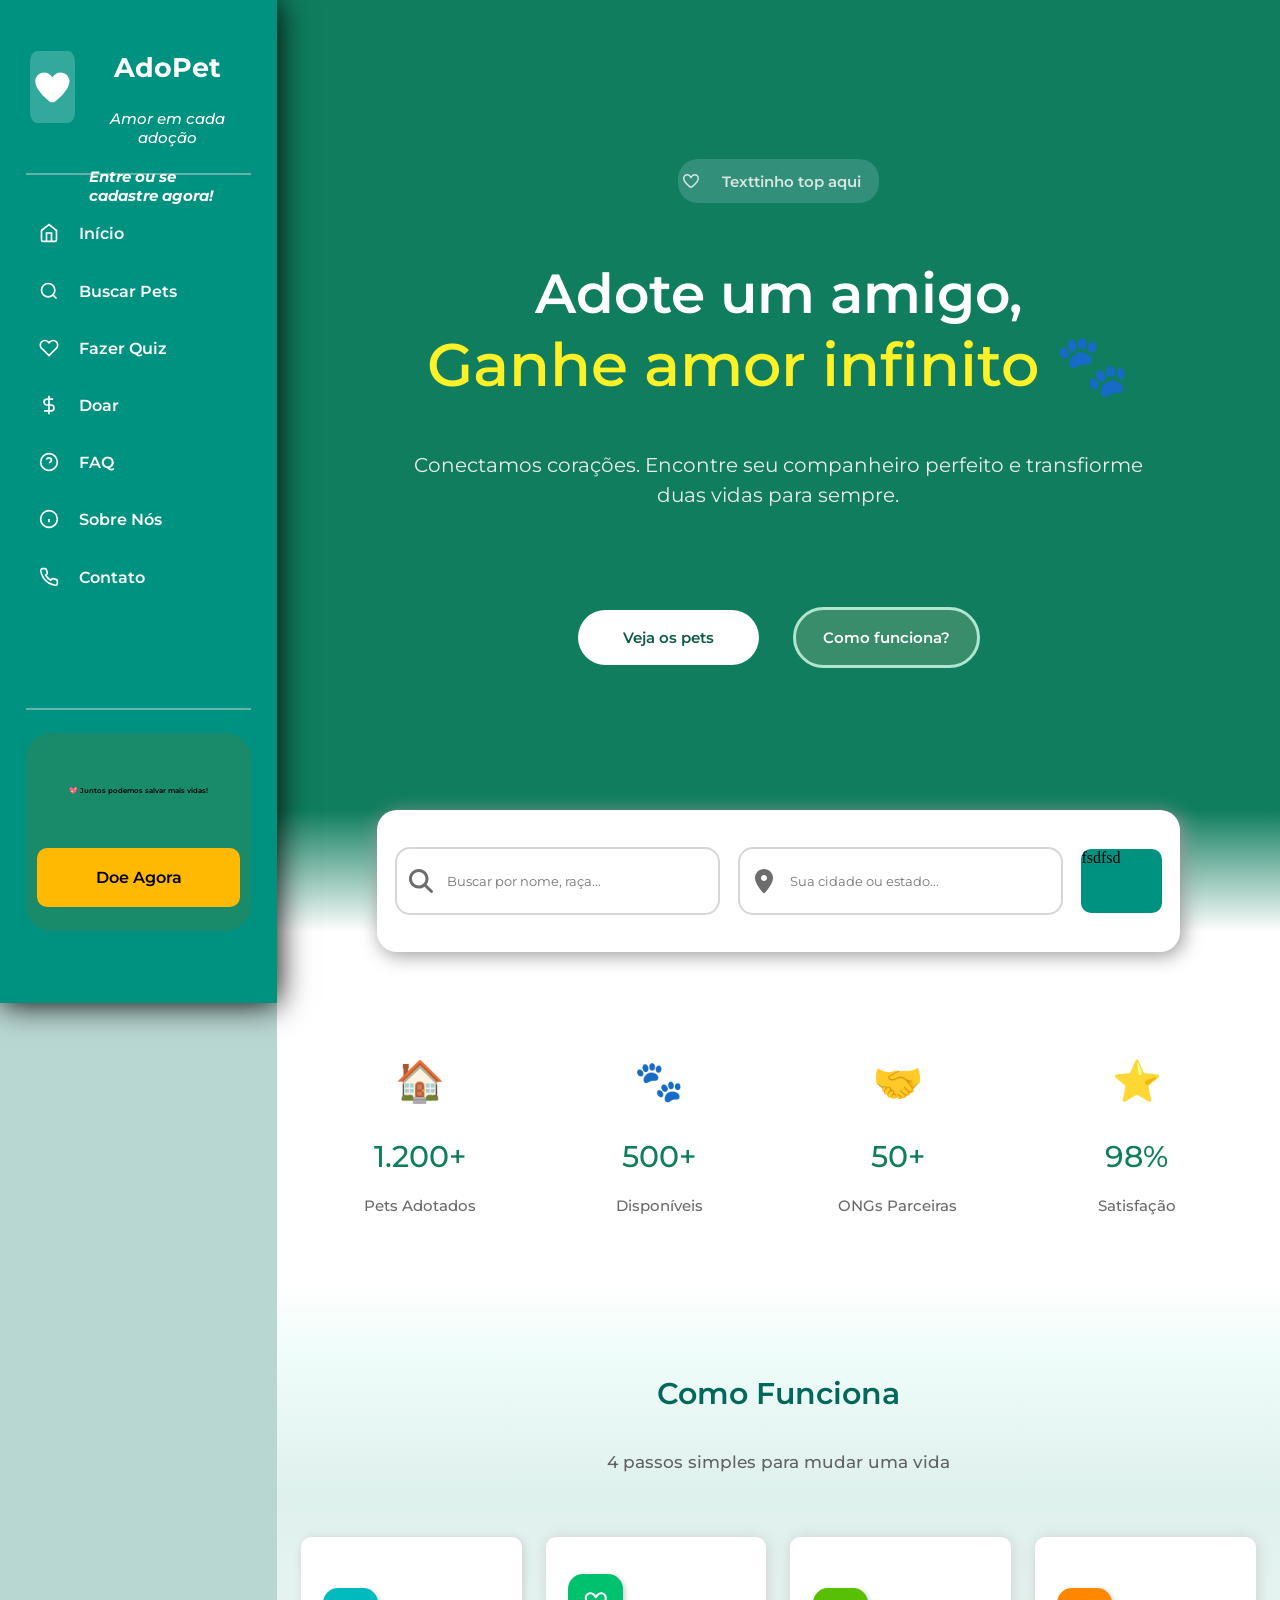
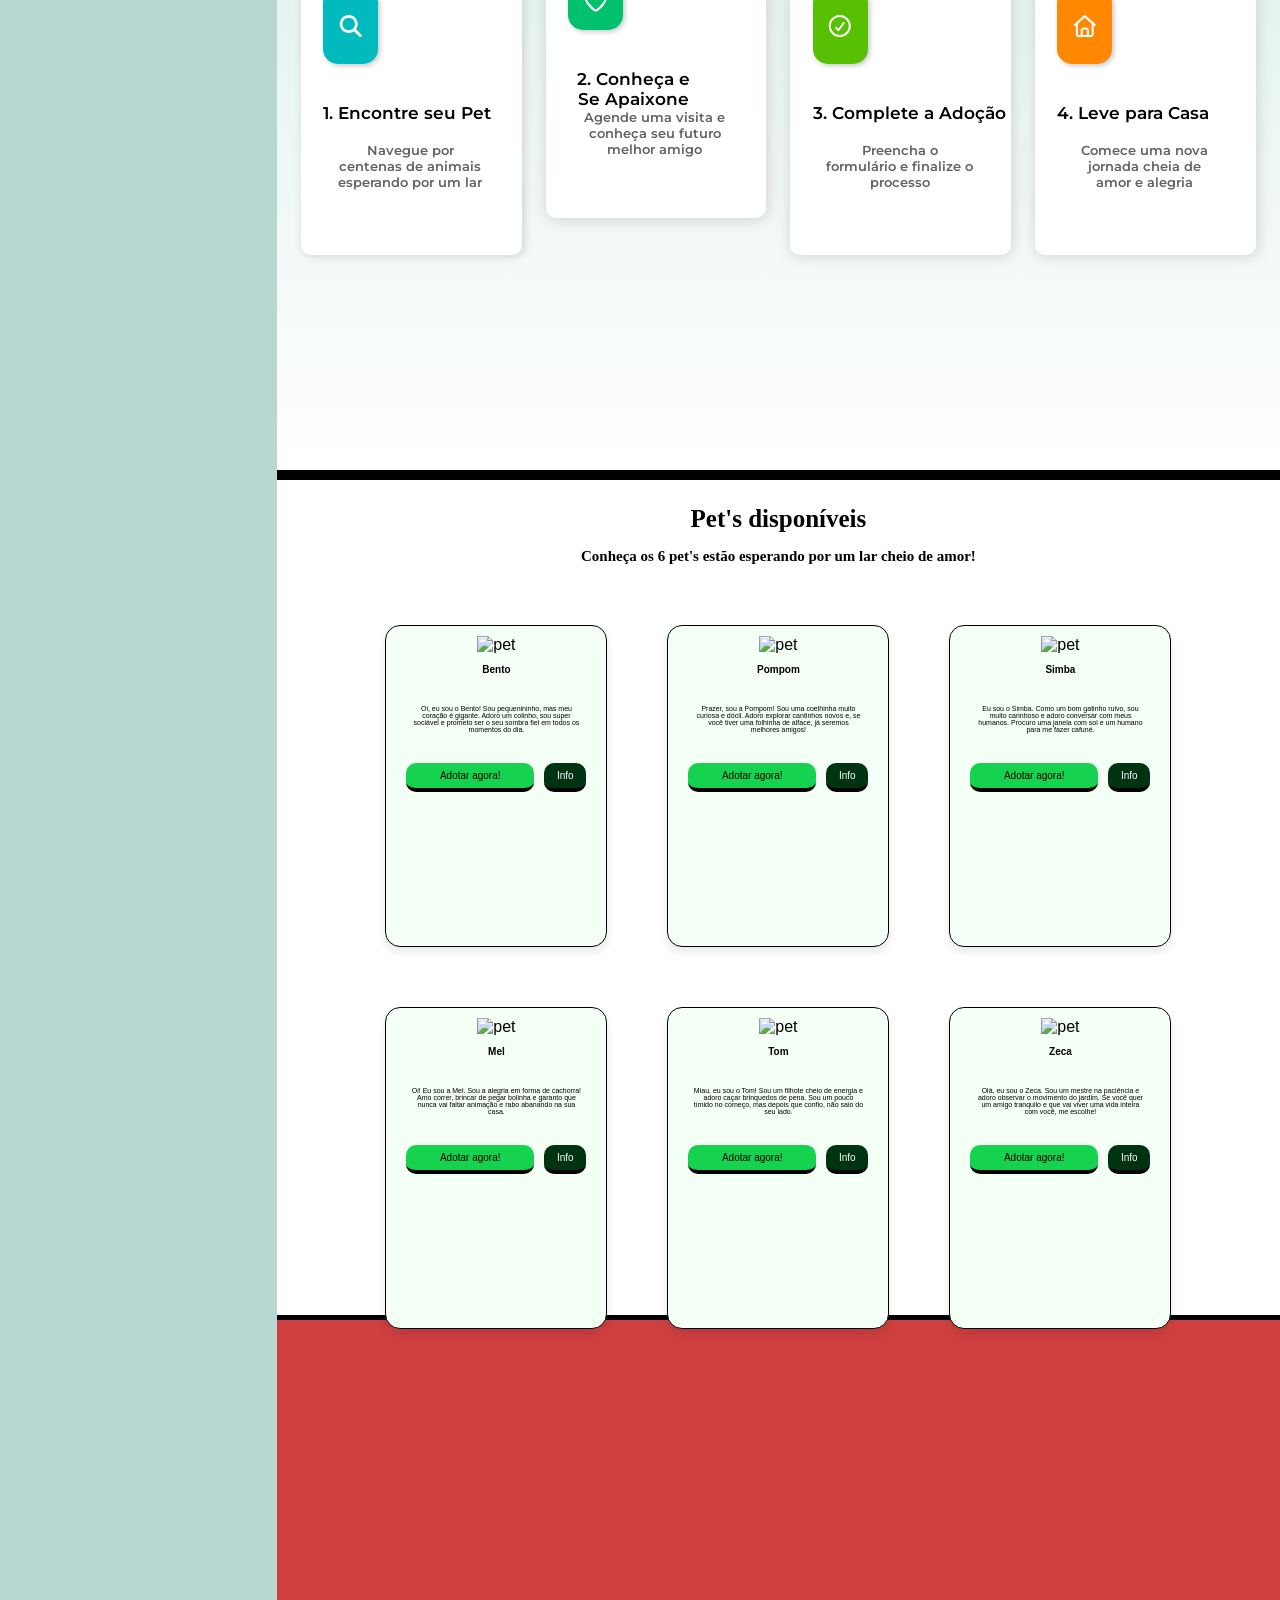
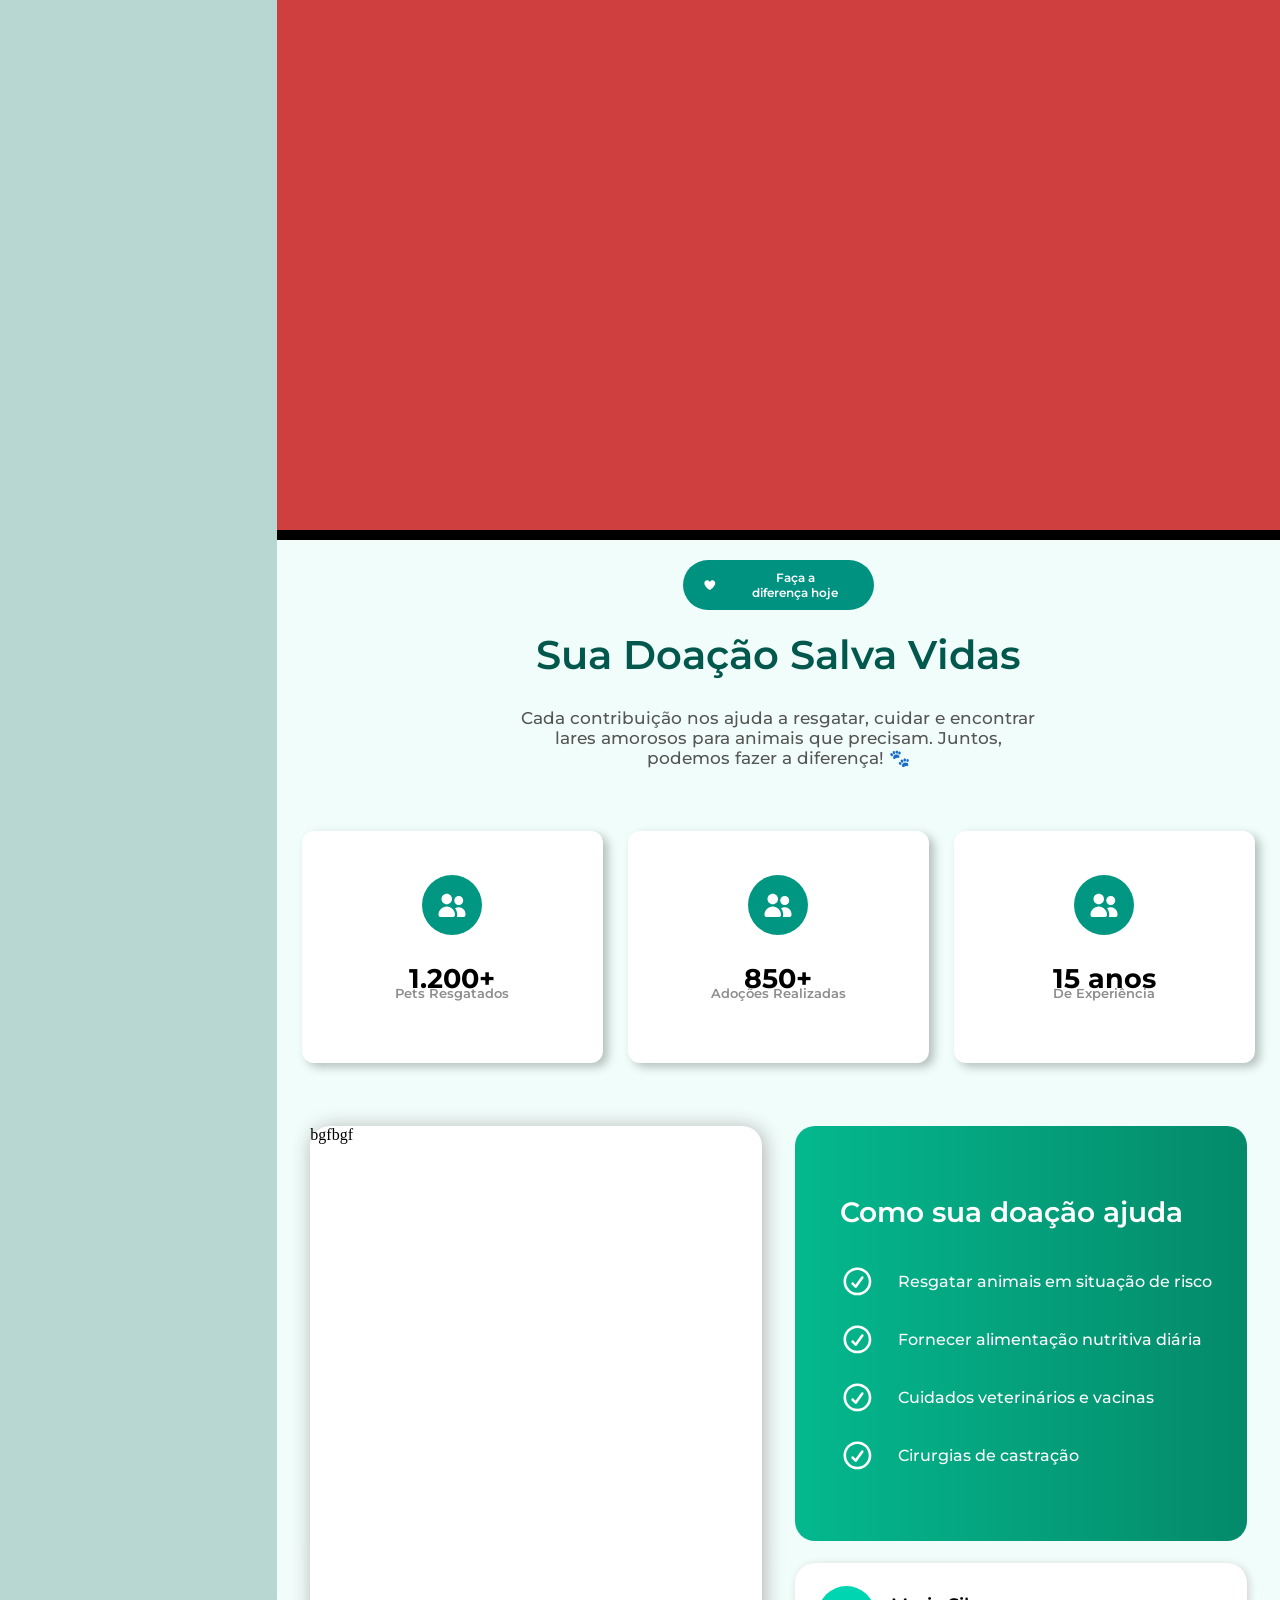
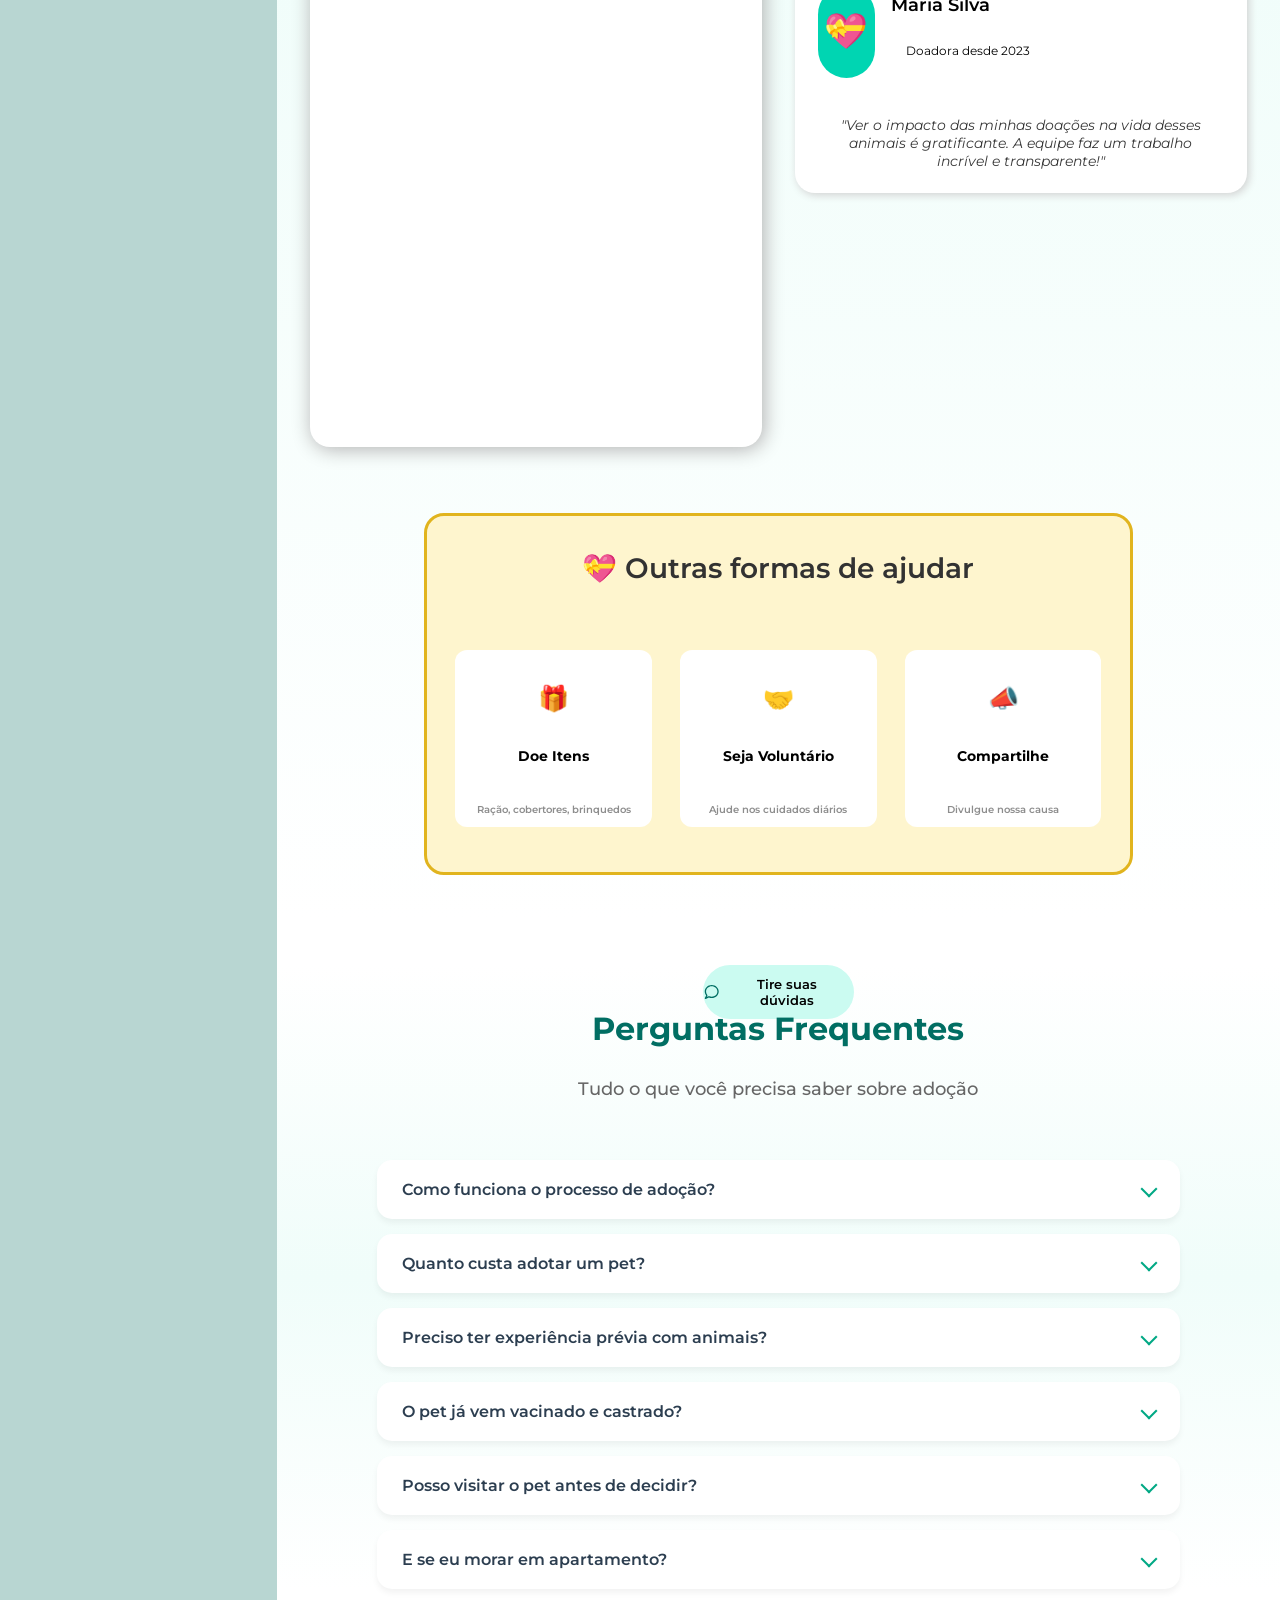
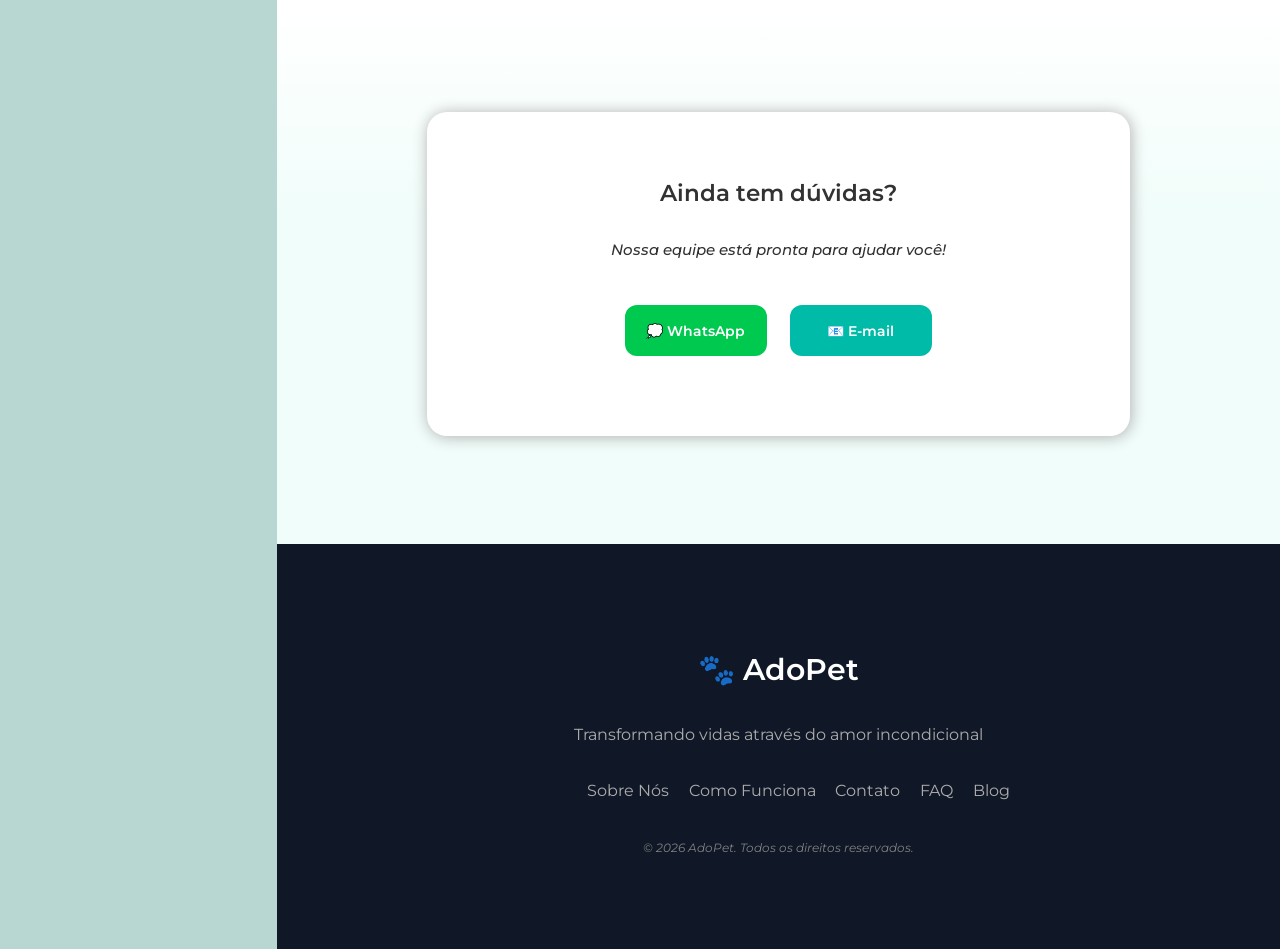
==== commit 62c9d731: "Update index.html" ====
--- a/src/HTML/index.html
+++ b/src/HTML/index.html
@@ -368,7 +368,6 @@
             <!--INICIO DE PET DISPONIVEIS-->
 
             <article id="section_pet_disponiveis">
-                 <link rel="stylesheet" href="../CSS/pet.css">
                 <h1>Pet's disponíveis</h1>
     <h2>Conheça os 6 pet's estão esperando por um lar cheio de amor!</h2>
 
--- a/src/CSS/style.css
+++ b/src/CSS/style.css
@@ -1200,14 +1200,14 @@
 
 h1 {
     text-align: center;
-    font-size: 48px;
+    font-size: 25px;
     color: black;
 
 }
 
 h2 {
     text-align: center;
-    font-size: 36px;
+    font-size: 15px;
     color: black;
     margin-top: -10px;
 }
@@ -1219,13 +1219,13 @@
 
 h3 {
     text-align: center;
-    font-size: 20px;
+    font-size: 10px;
     color: black;
 }
 
 p {
     text-align: center;
-    font-size: 16px;
+    font-size: 7px;
     color: black;
     margin: 10px 0;
     padding: 20px 15px;
@@ -1248,15 +1248,15 @@
 }
 
 .card-inteiro {
-    width: 400px;
-    height: 470px;
+    width: 200px;
+    height: 300px;
     border: 1px solid #000000;
     border-radius: 15px;
     overflow: hidden;
-    margin: 50px;
+    margin: 20px;
     text-align: center;
     box-shadow: 0 5px 9px rgba(34, 33, 33, 0.1);
-    padding: 15px;
+    padding: 10px;
     background-color: #f4fff5;
     
 
@@ -1274,12 +1274,12 @@
 .botao {
     background-color: #15d34e;
     color: #000;
-    padding: 10px;       
+    padding: 7px;       
     border-radius: 10px;
     border: none;
     border-bottom: 4px solid #000000;
     cursor: pointer;
-    font-size: 25px;      
+    font-size: 10px;      
     flex: 4;            
 }
 
@@ -1287,12 +1287,12 @@
 .botao-info {
     background-color: #003311;
     color: #ffffff;
-    padding: 10px;
+    padding: 7px;
     border-radius: 10px;
     border: none;
     border-bottom: 4px solid #000000;
     cursor: pointer;
-    font-size: 25px;
+    font-size: 10px;
     flex: 1;             
 }
 
@@ -1300,7 +1300,7 @@
 .container-botoes {
     display: flex;
     gap: 10px;           
-    padding: 0 15px 20px; 
+    padding: 0 10px 15px; 
     justify-content: center;
 }
 
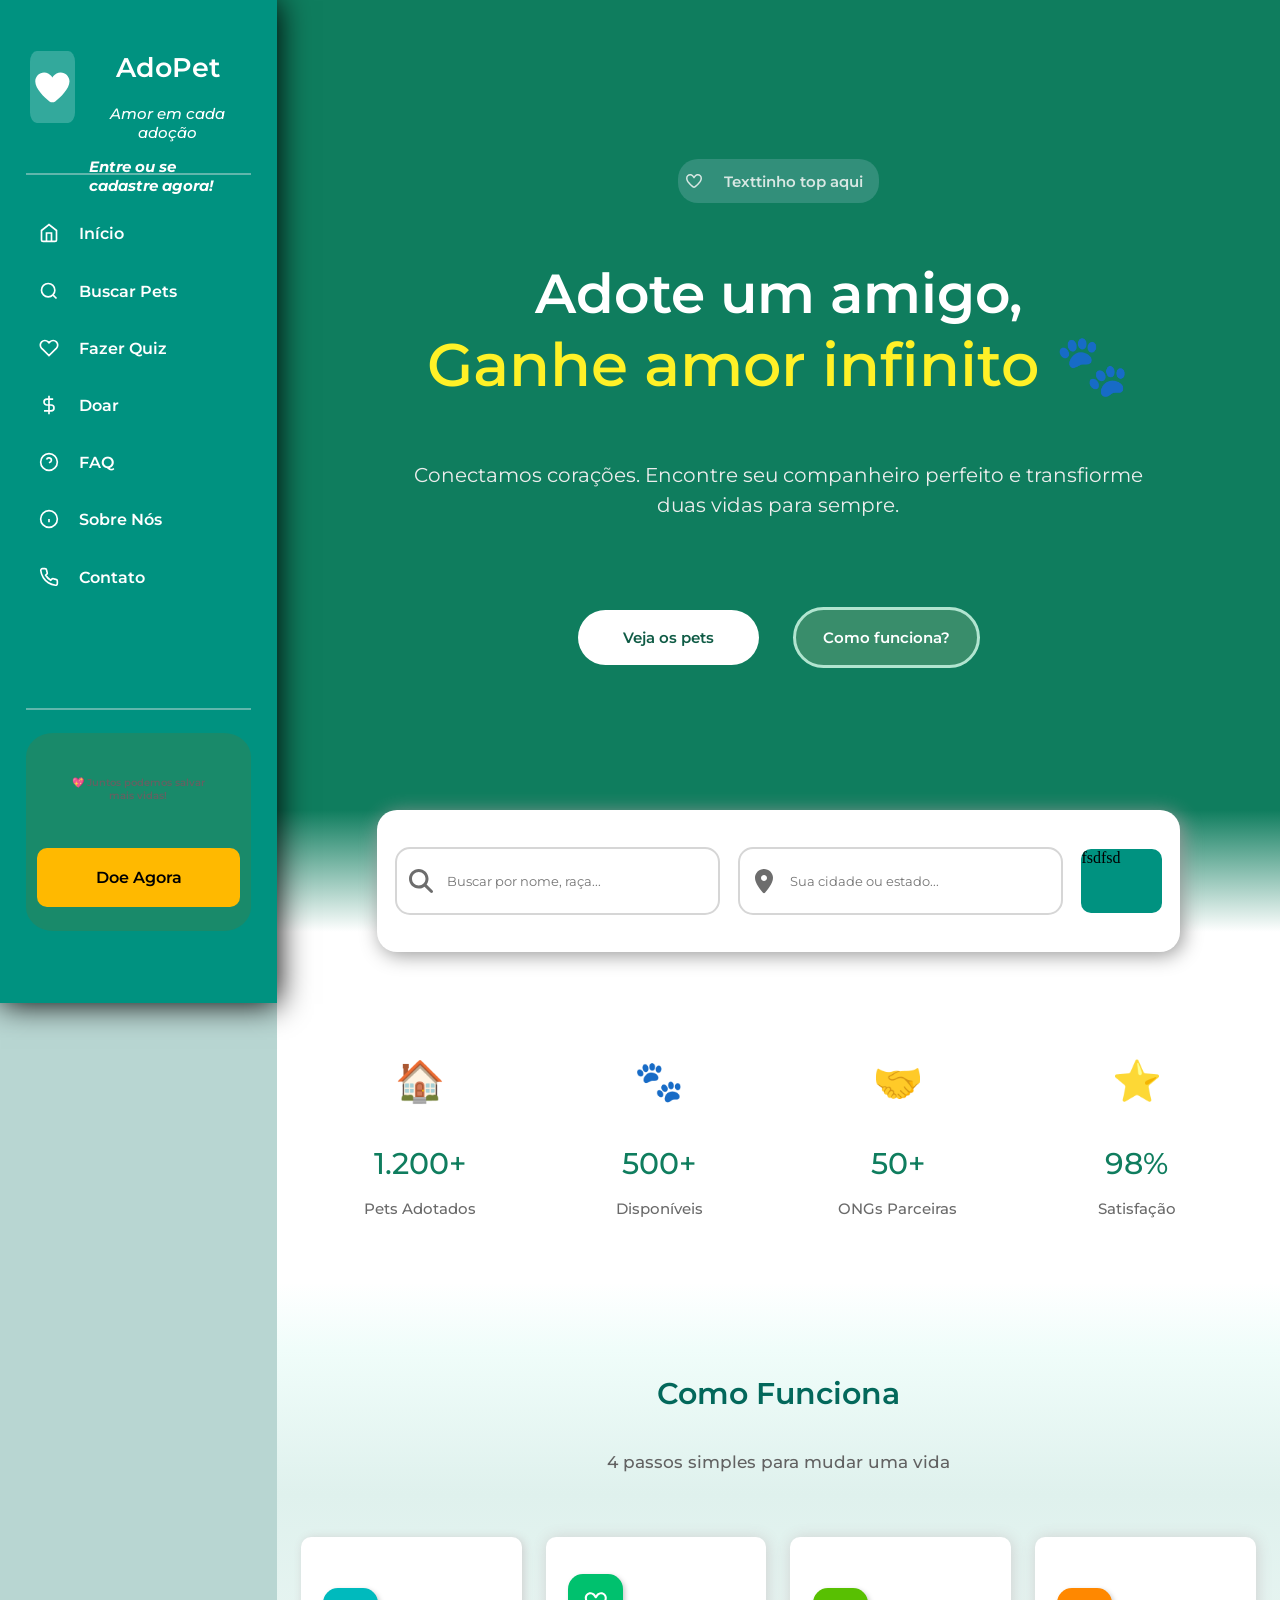
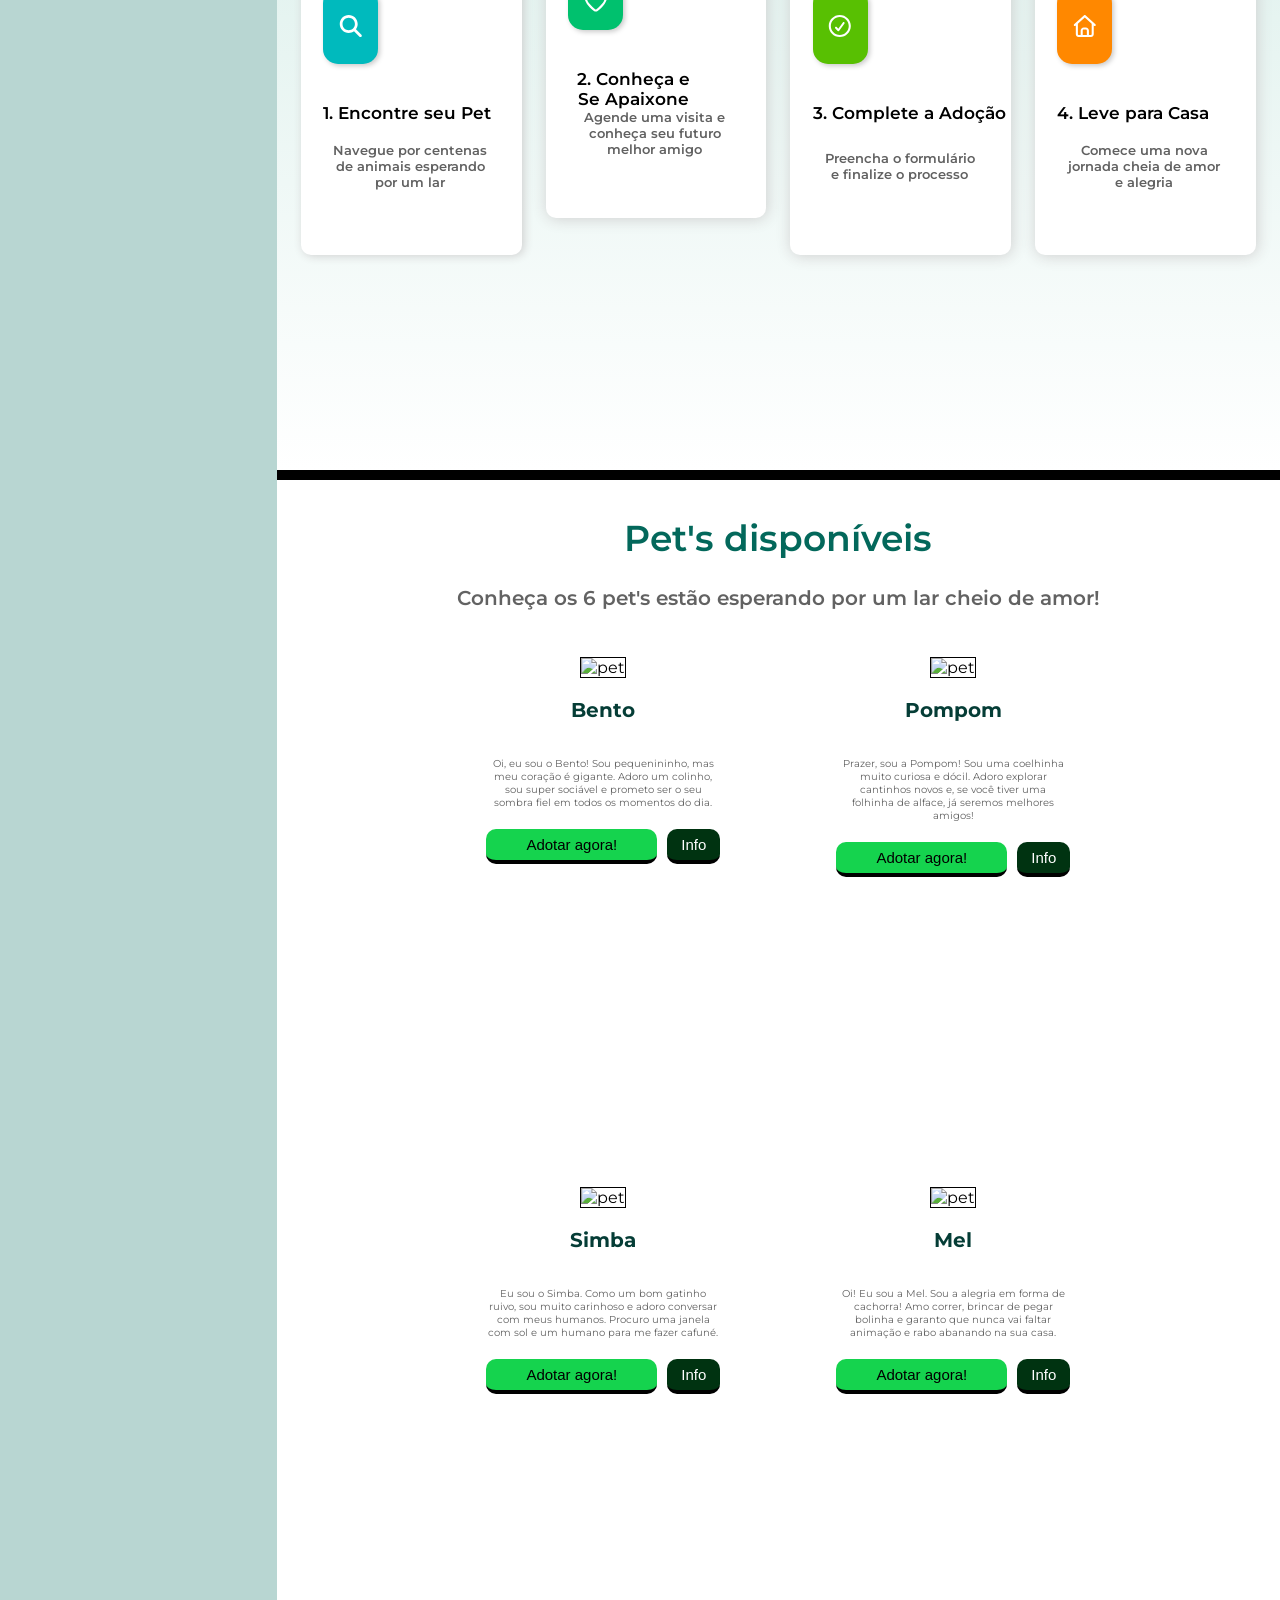
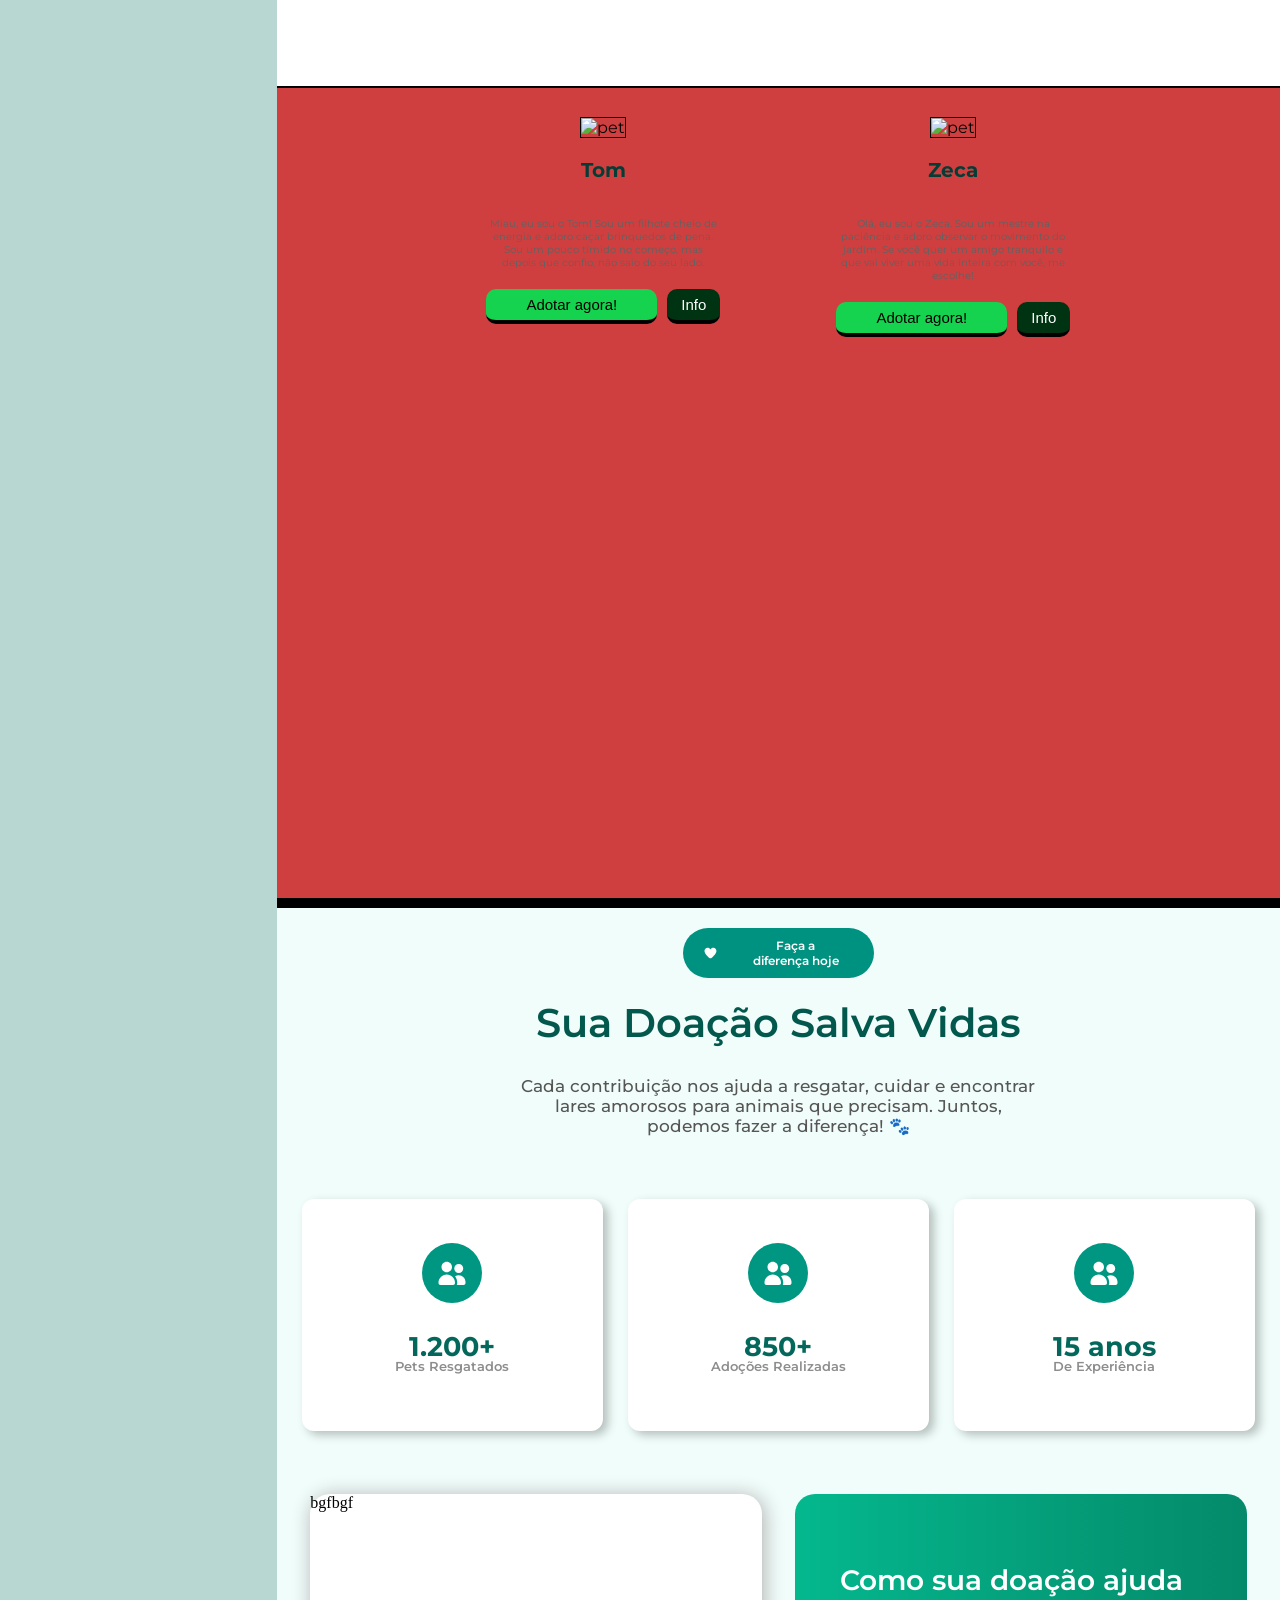
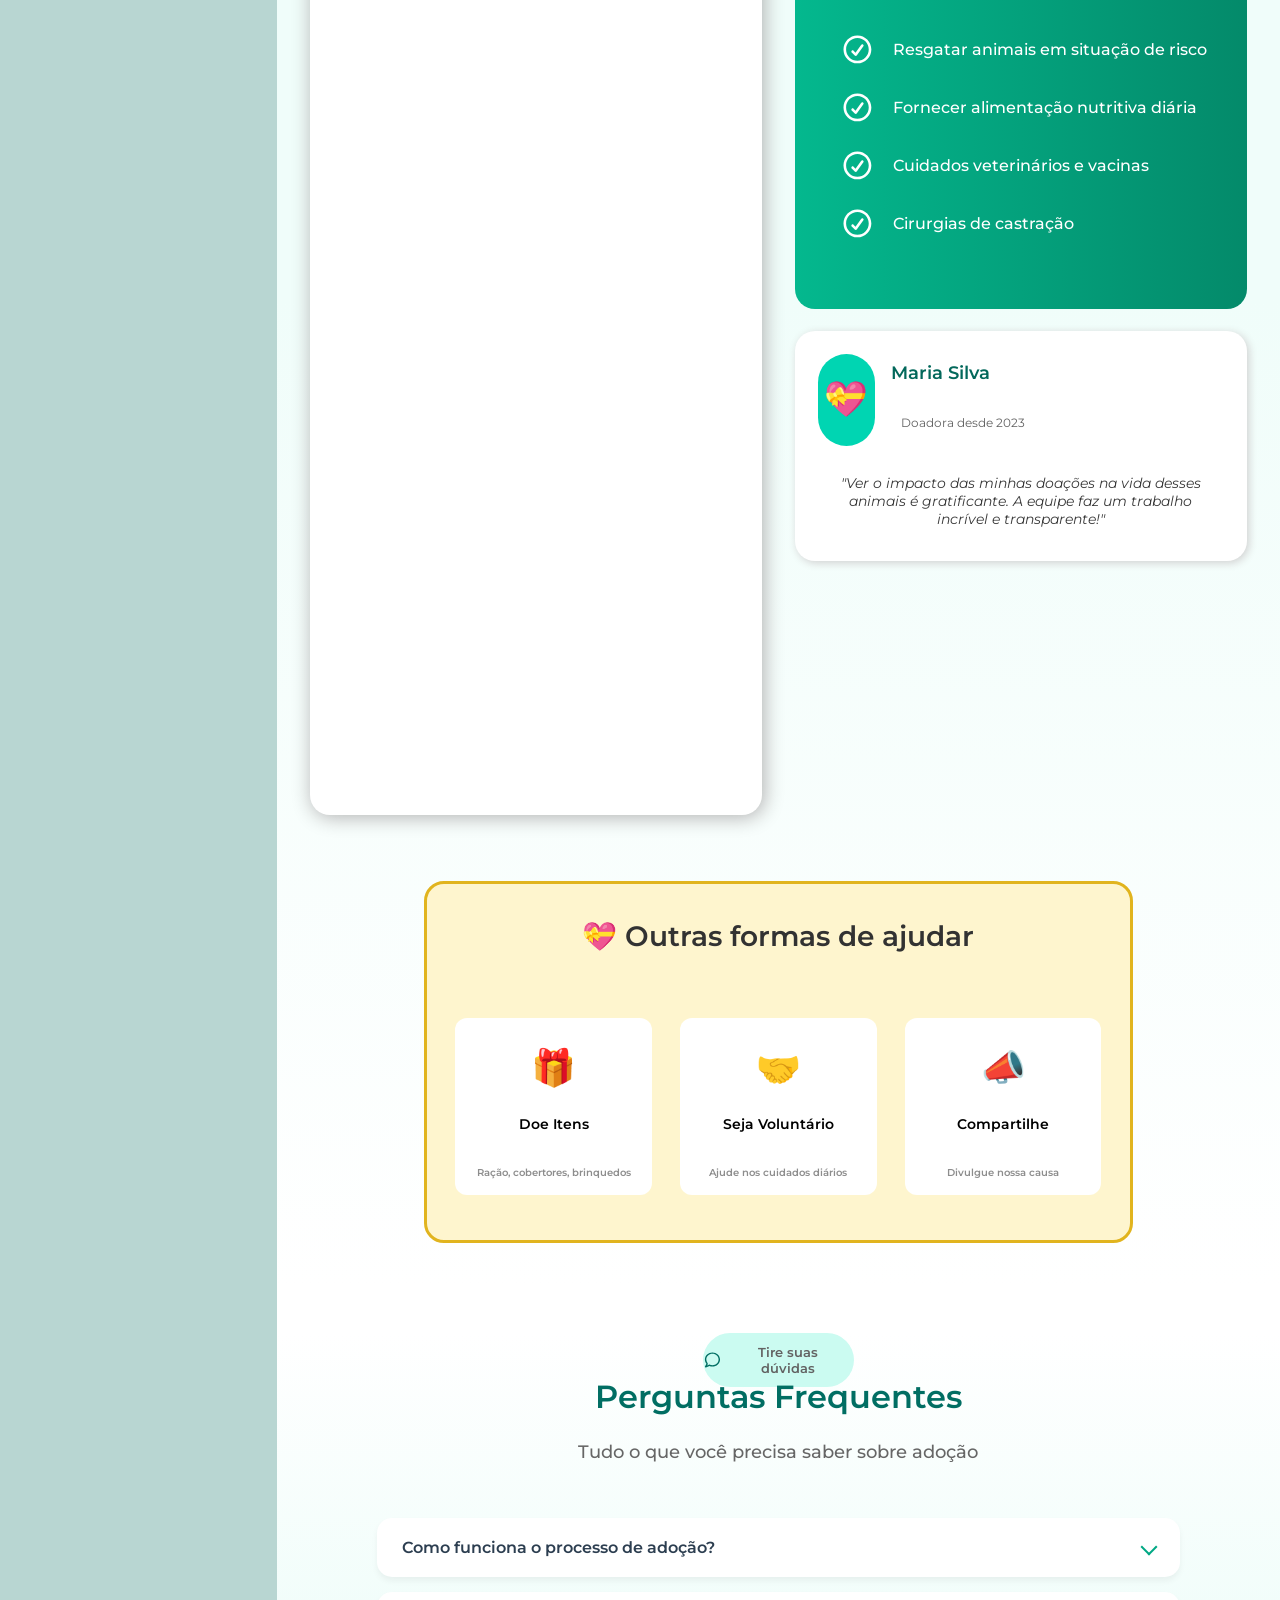
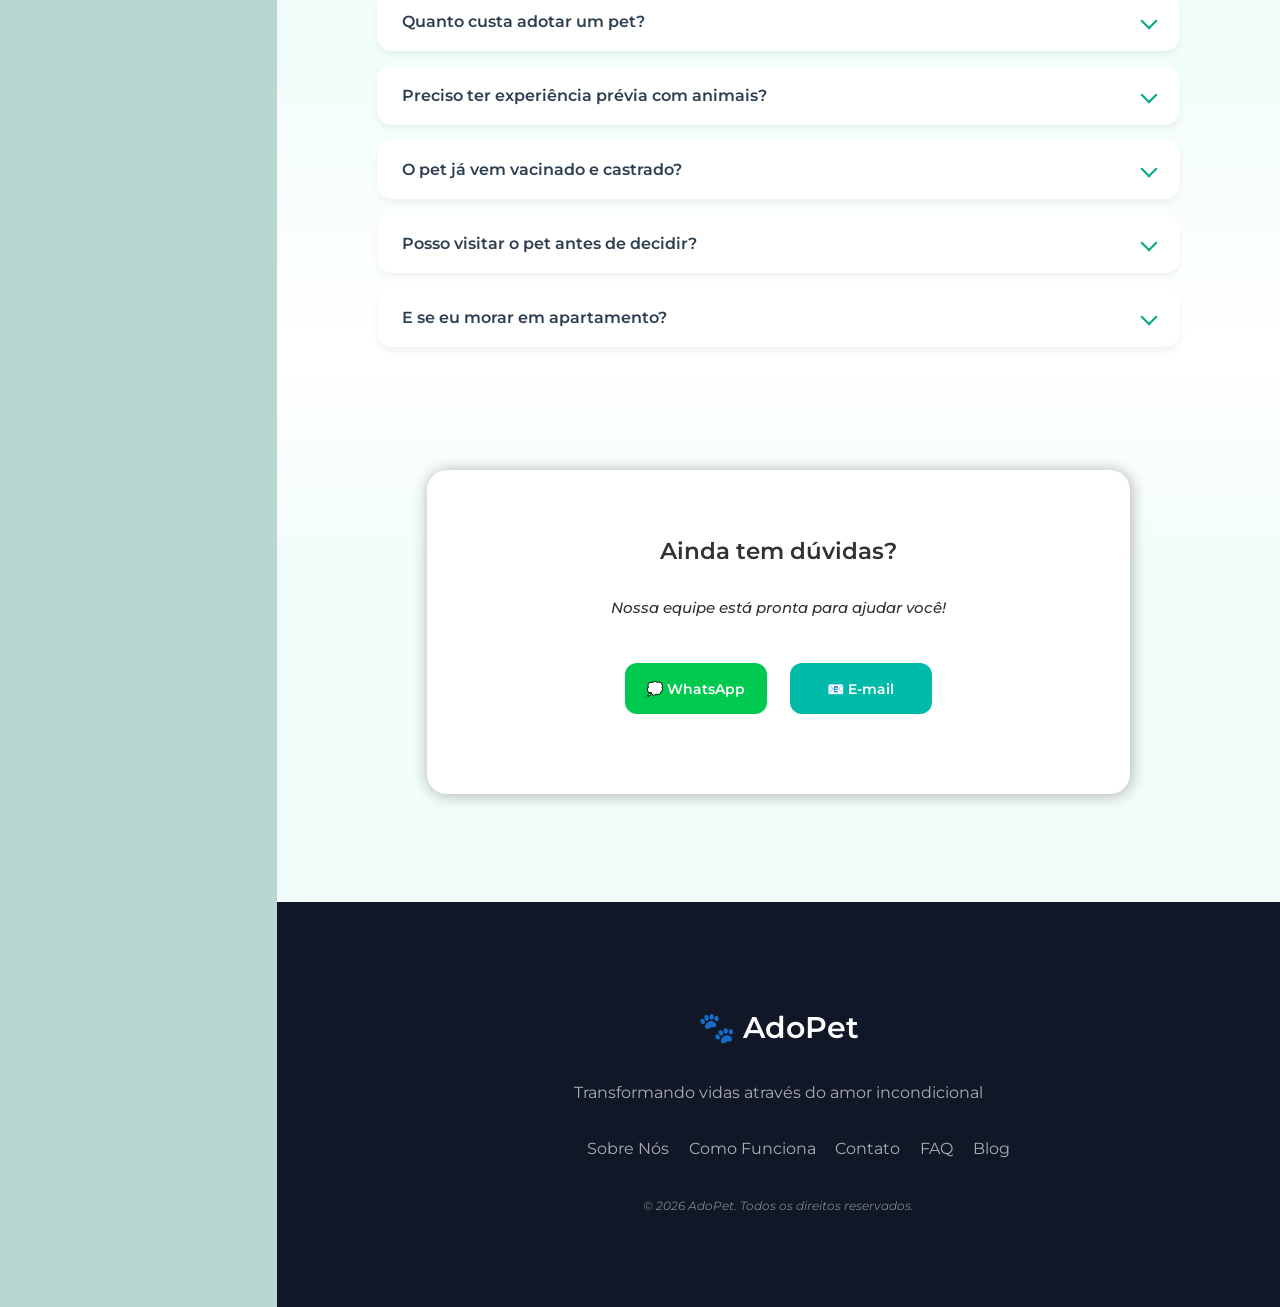
==== commit b36a4933: "Update index.html" ====
--- a/src/HTML/index.html
+++ b/src/HTML/index.html
@@ -42,7 +42,7 @@
             <div id="menu_header">
                 <ul>
                     <li>
-                        <a href="#section_home ">
+                        <a href="..\HTML\index.html">
                             <svg viewBox="0 0 24 24" fill="none" stroke="currentColor" stroke-width="2">
                                 <path d="m3 9 9-7 9 7v11a2 2 0 0 1-2 2H5a2 2 0 0 1-2-2z" />
                                 <polyline points="9 22 9 12 15 12 15 22" />
--- a/src/CSS/style.css
+++ b/src/CSS/style.css
@@ -1194,22 +1194,26 @@
 
 #section_pet_disponiveis {
     background-color: #ffffff;
-    height: 90vh;
-    border-bottom: solid 5px black;
+    height: 130vh;
+    border-bottom: solid 2px black;
 }
 
 h1 {
     text-align: center;
-    font-size: 25px;
-    color: black;
+    font-size: 36px;
+    color: #03685b;
+    font-weight: 600;
+    font-family: "Montserrat", sans-serif;
 
 }
 
 h2 {
     text-align: center;
-    font-size: 15px;
-    color: black;
+    font-size: 20px;
+    color: #626262;
     margin-top: -10px;
+    font-weight: 600;
+    font-family: "Montserrat", sans-serif;
 }
 
 body {
@@ -1219,16 +1223,18 @@
 
 h3 {
     text-align: center;
-    font-size: 10px;
-    color: black;
+    font-size: 20px;
+    color: #053d36;
+    font-family: "Montserrat", sans-serif;
 }
 
 p {
     text-align: center;
-    font-size: 7px;
-    color: black;
-    margin: 10px 0;
-    padding: 20px 15px;
+    font-size: 10px;
+    color: #626262;
+    margin: 5px 0;
+    padding: 15px 10px;
+    font-family: "Montserrat", sans-serif;
     
 }
 
@@ -1239,25 +1245,26 @@
     flex-direction: row;
     gap: 20px;
     padding: 20px;
-    margin: 20px;
-    align-items: center;
-    height: 20vh;
-    font-family: Arial, Helvetica, sans-serif;
-    coluna-1 {width: 33.33% ;};
+    margin: 0 auto;
+    align-items: stretch;
+    font-family: "Montserrat", sans-serif;
+    max-width: 1200px;
+    margin-top: -30px;
+    box-shadow: 15px rgba(34, 33, 33, 0.1);
    
 }
 
 .card-inteiro {
-    width: 200px;
-    height: 300px;
-    border: 1px solid #000000;
+    width: 250px;
+    height: 430px;
     border-radius: 15px;
     overflow: hidden;
-    margin: 20px;
+    margin: 30px;
     text-align: center;
-    box-shadow: 0 5px 9px rgba(34, 33, 33, 0.1);
+    box-shadow: 15px rgba(34, 33, 33, 0.1);
     padding: 10px;
-    background-color: #f4fff5;
+    background-color: 4bd19c;
+    
     
 
 }
@@ -1266,7 +1273,8 @@
     aspect-ratio: 16/9;
     width: 100%;  
     object-fit: cover
-    
+    border-radius: 15px;
+    border: 1px solid #000000;
     
 
 }
@@ -1279,7 +1287,7 @@
     border: none;
     border-bottom: 4px solid #000000;
     cursor: pointer;
-    font-size: 10px;      
+    font-size: 15px;      
     flex: 4;            
 }
 
@@ -1292,7 +1300,7 @@
     border: none;
     border-bottom: 4px solid #000000;
     cursor: pointer;
-    font-size: 10px;
+    font-size: 15px;
     flex: 1;             
 }
 
@@ -1300,7 +1308,7 @@
 .container-botoes {
     display: flex;
     gap: 10px;           
-    padding: 0 10px 15px; 
+    padding: 0 8px 12px; 
     justify-content: center;
 }
 
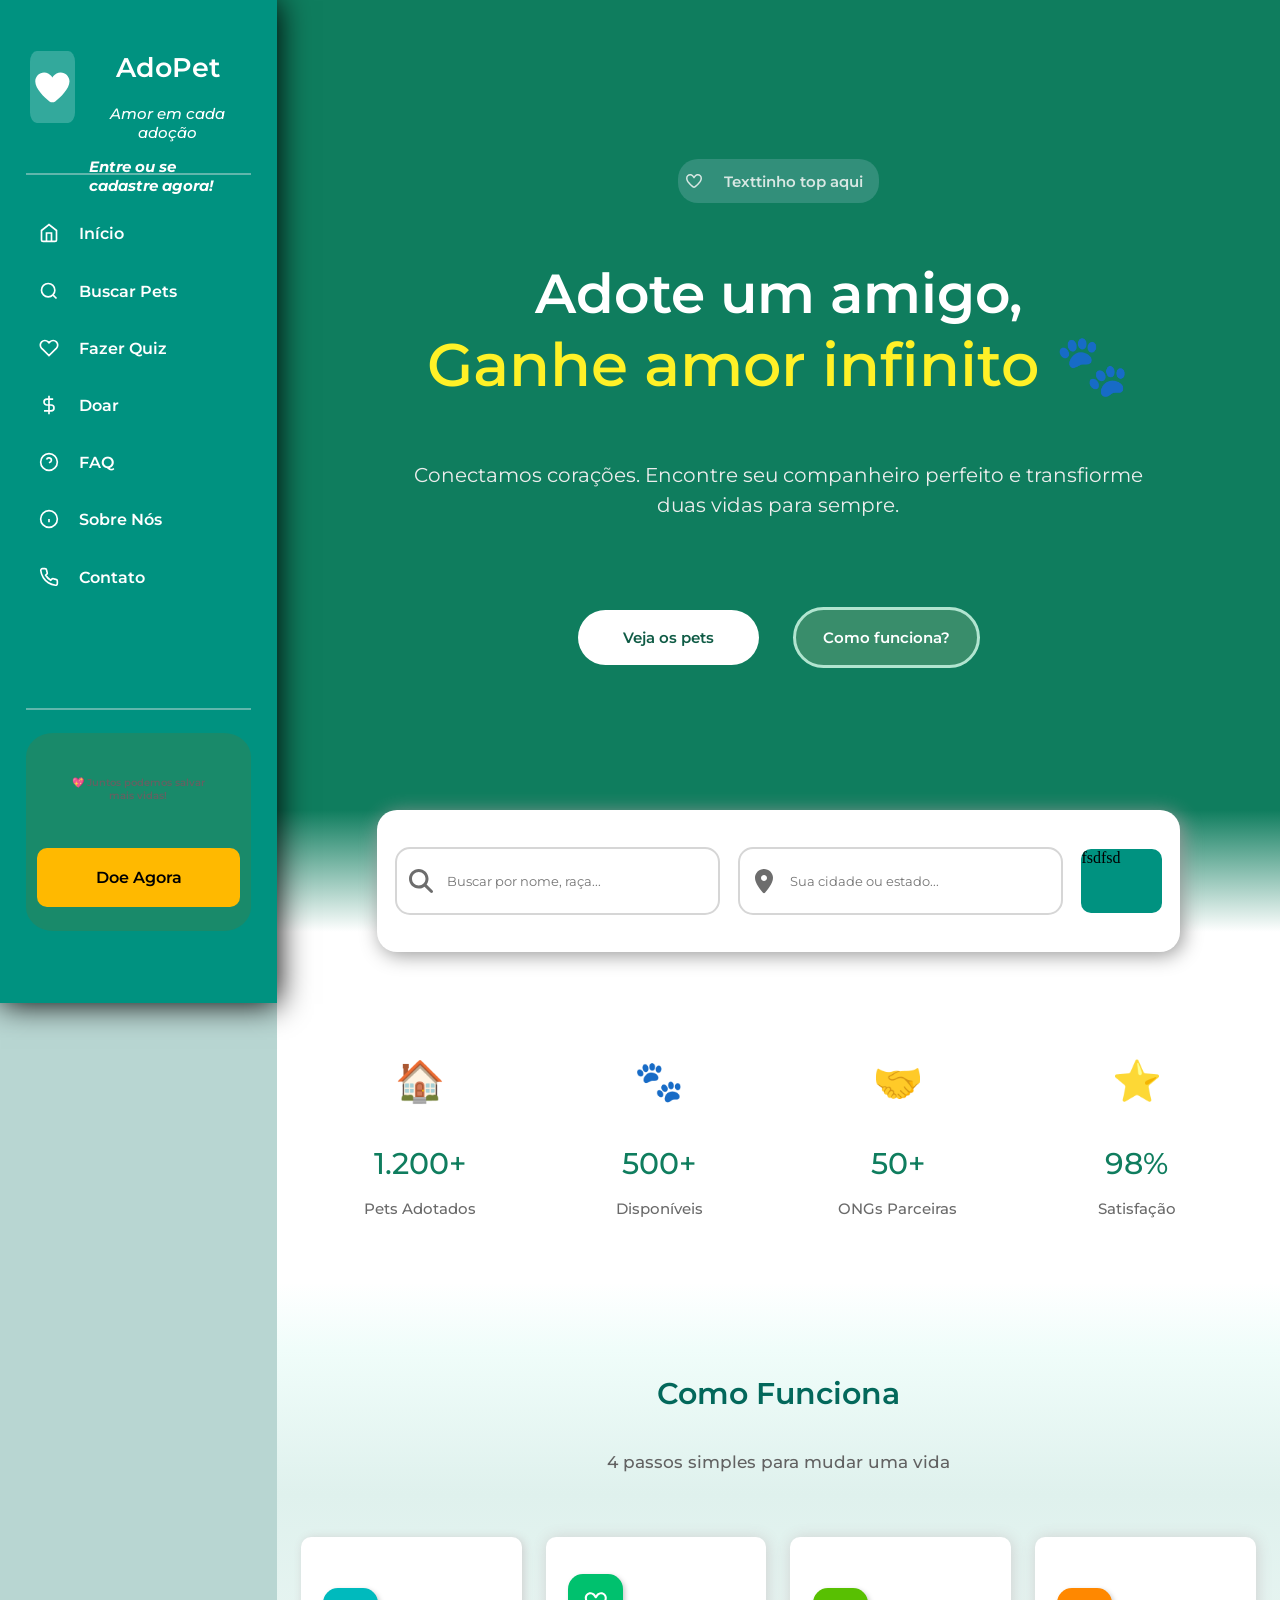
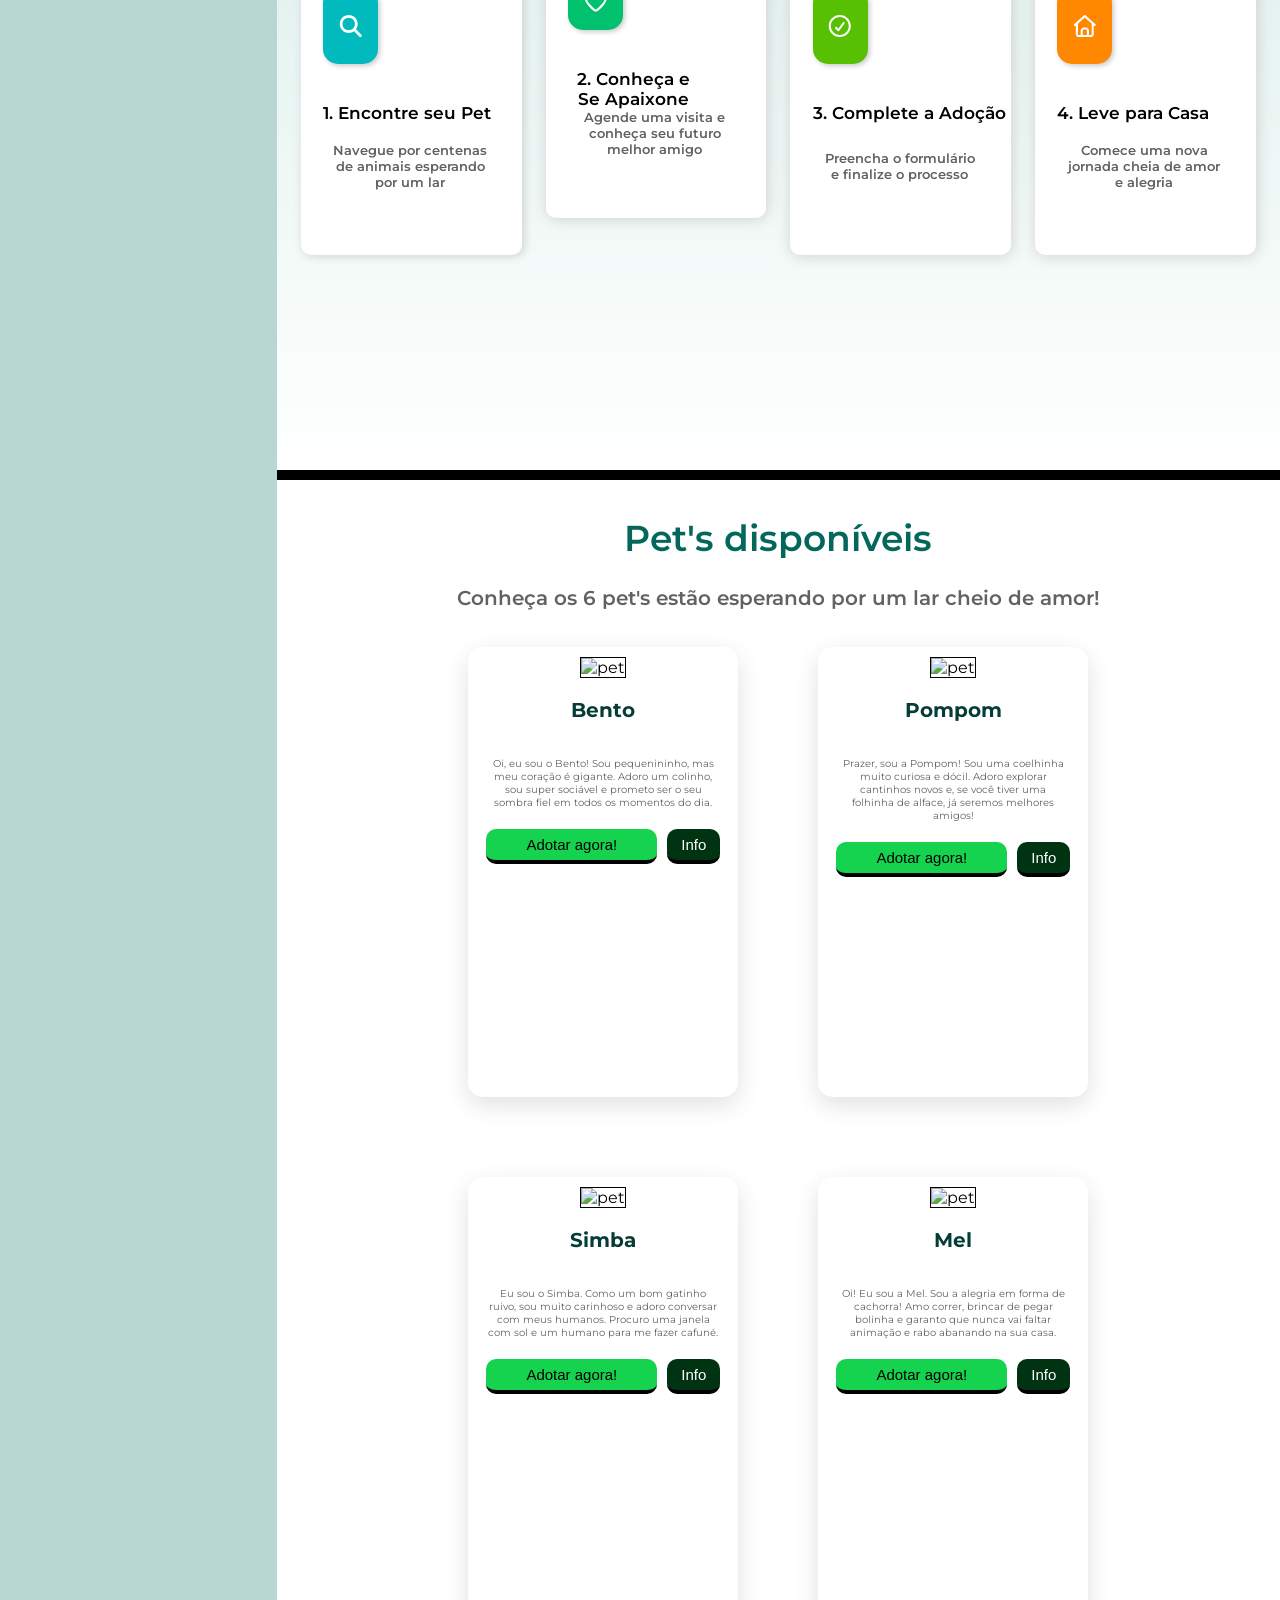
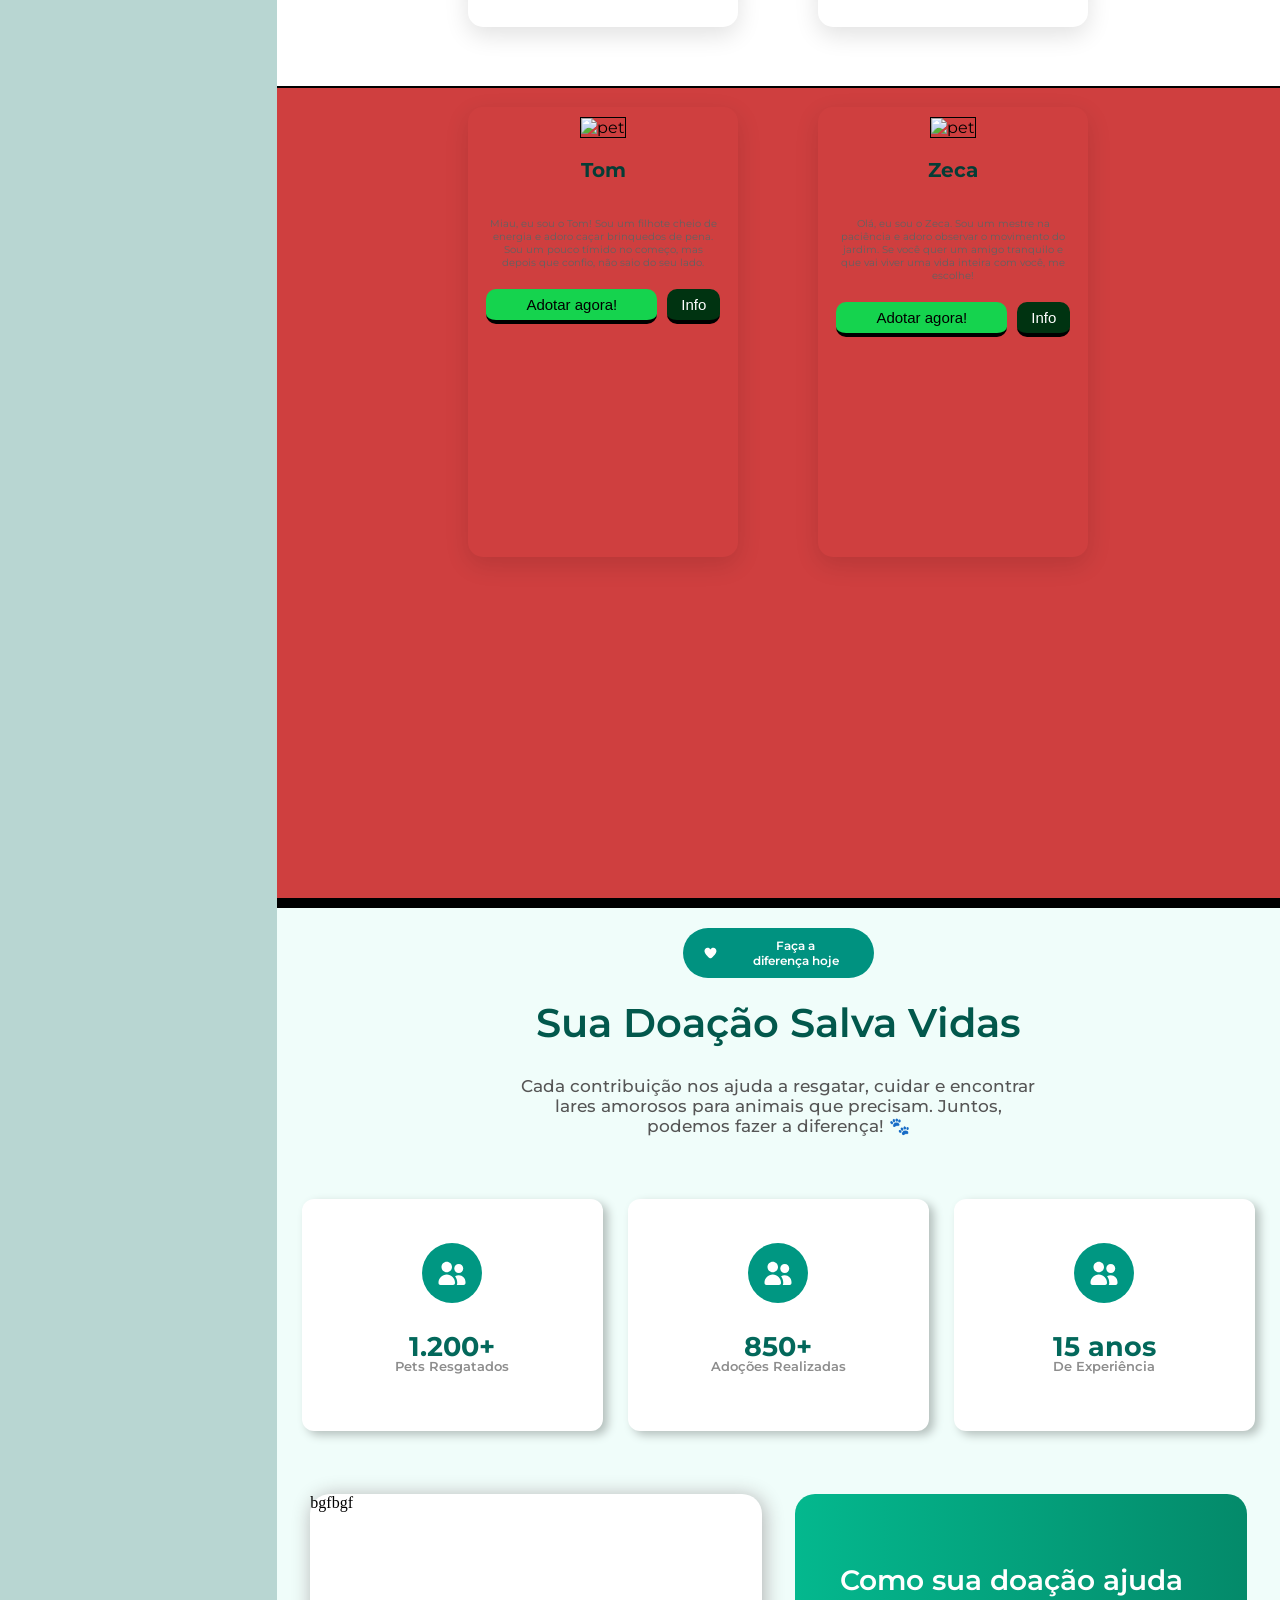
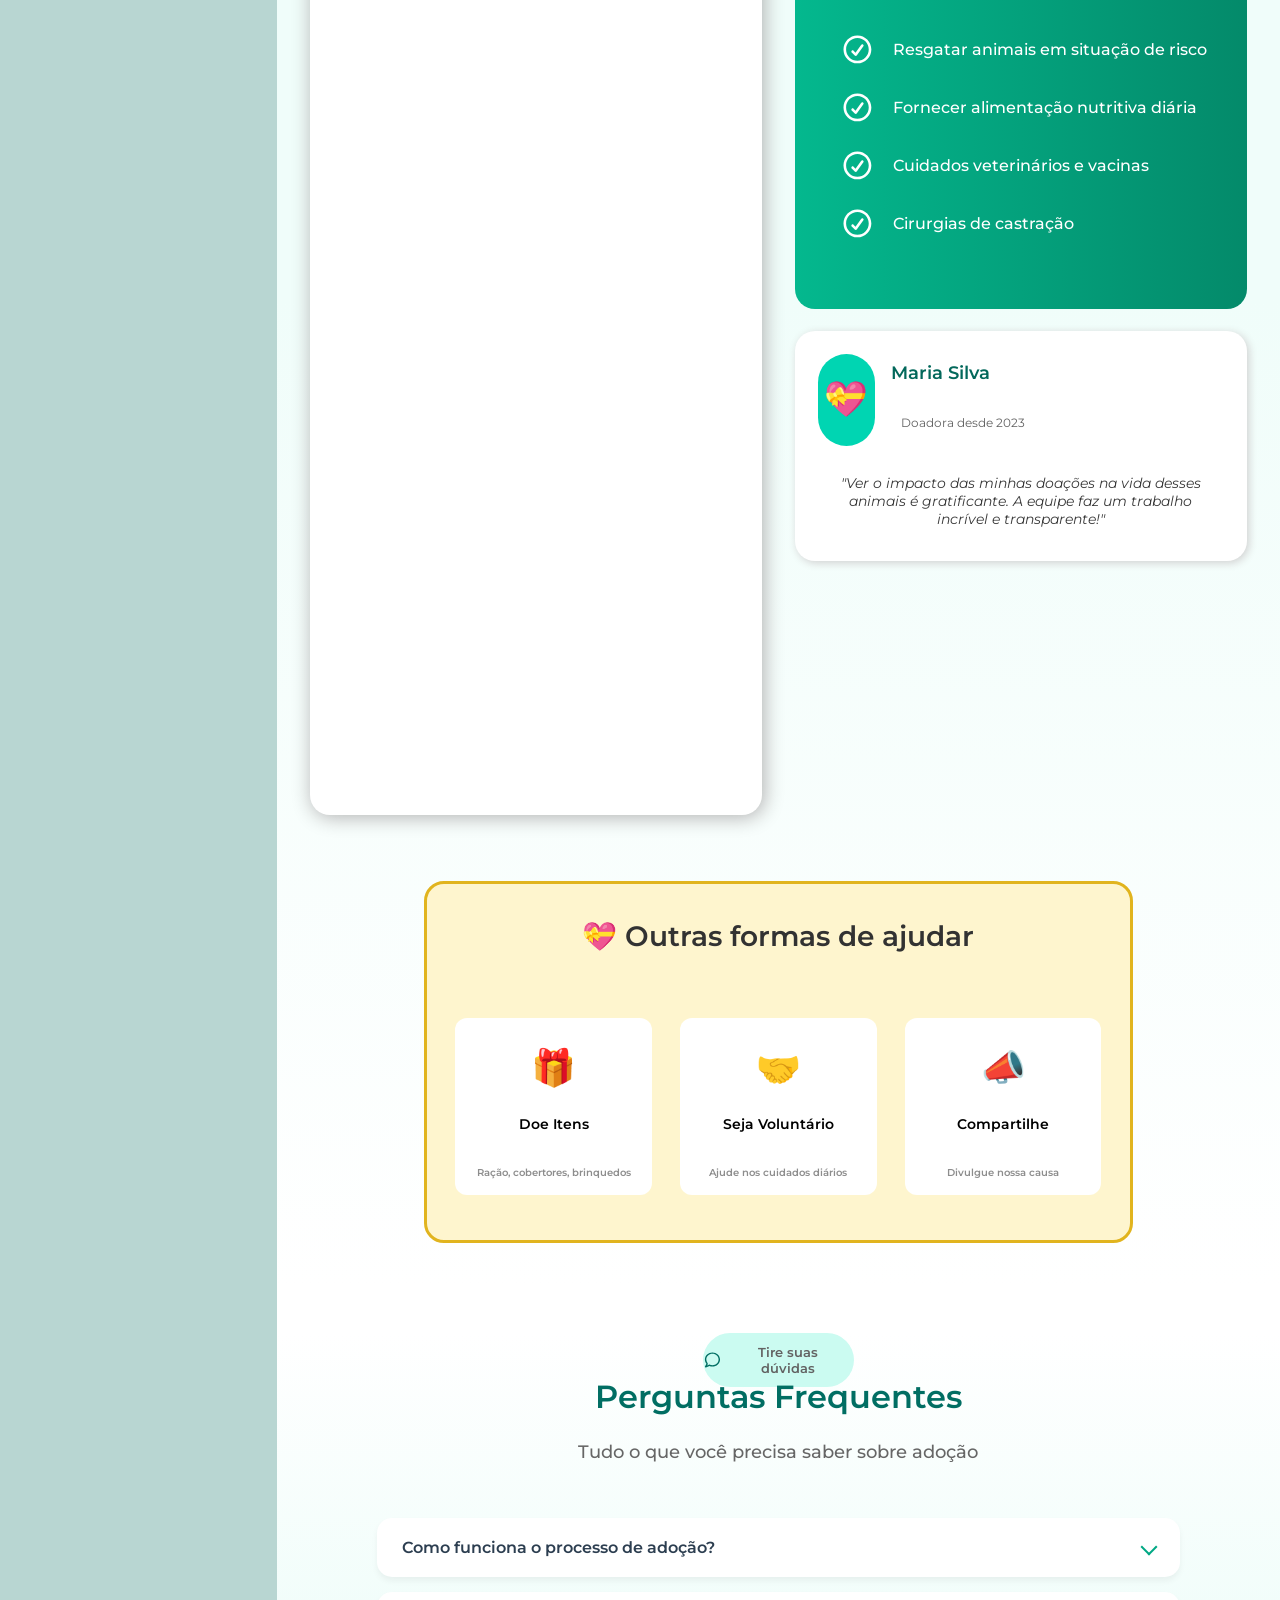
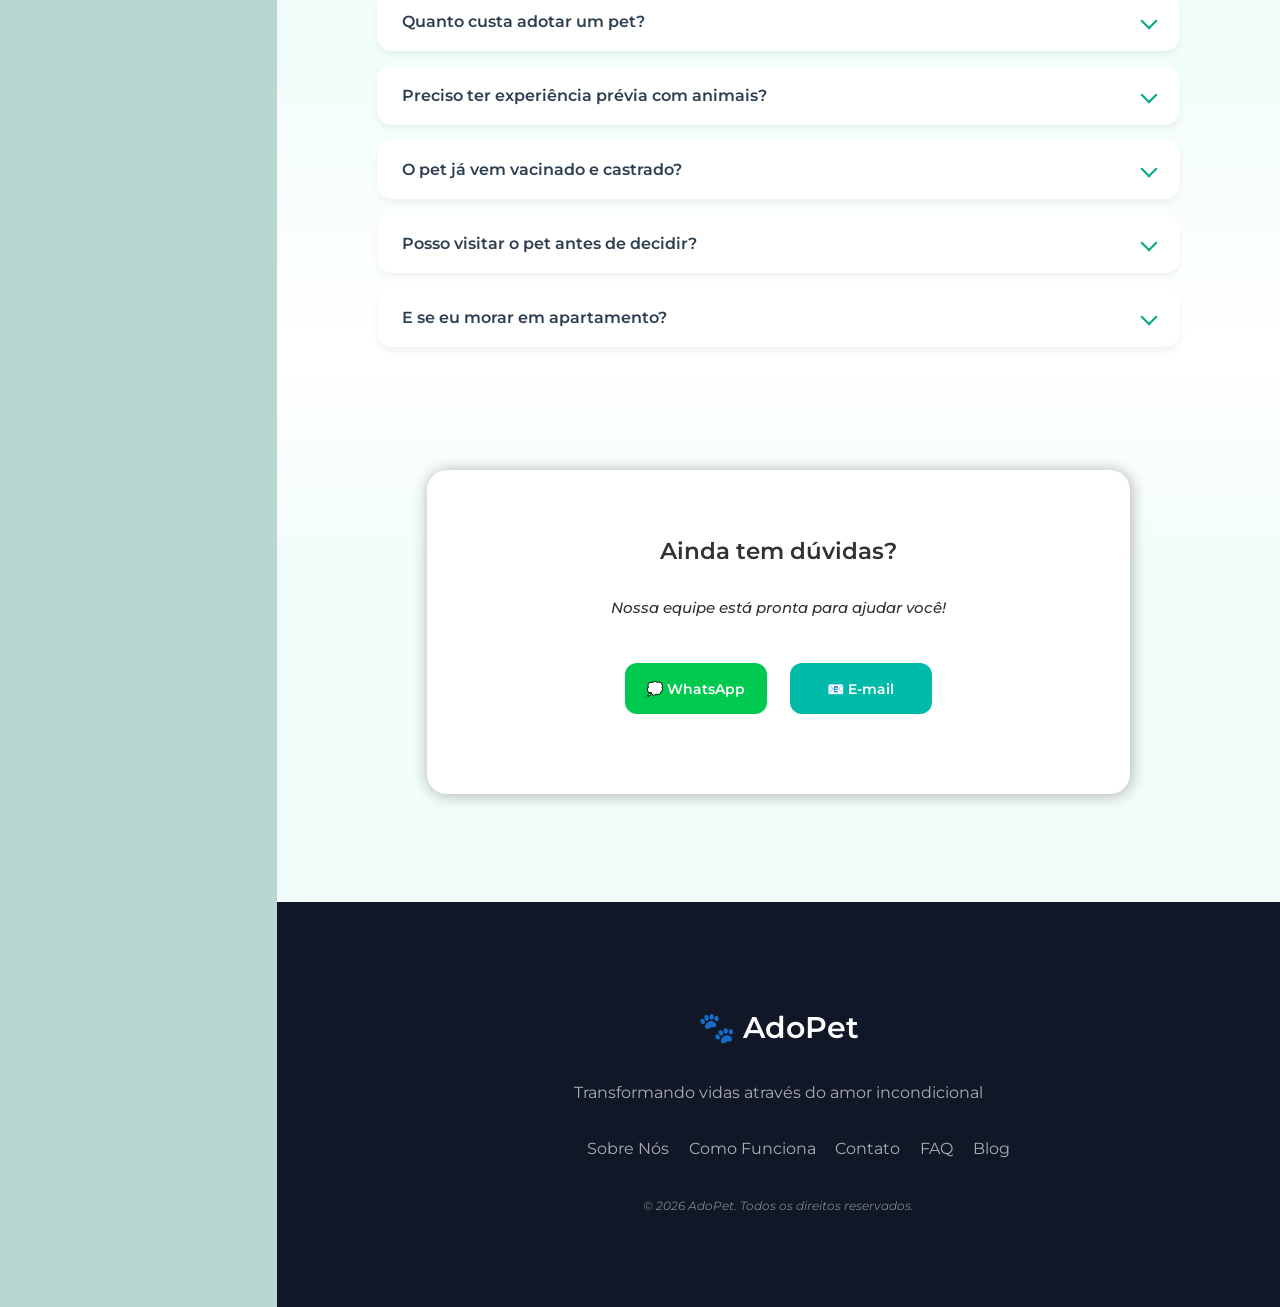
==== commit e52af70c: "Update index.html" ====
--- a/src/HTML/index.html
+++ b/src/HTML/index.html
@@ -381,7 +381,7 @@
                 <h3>Bento</h3>
                 <p>Oi, eu sou o Bento! Sou pequenininho, mas meu coração é gigante. Adoro um colinho, sou super sociável e prometo ser o seu sombra fiel em todos os momentos do dia.</p>
                 <div class="container-botoes">
-                <button type="button" class="botao">Adotar agora!</button>
+                <button type="button" class="botao" onclick="adicionarAoHistorico('Bento', 'https://encrypted-tbn0.gstatic.com/images?q=tbn:ANd9GcRmhd6KLCJ08M99ZTm5-WMjhFlpOq8foXuBWw&s')">Adotar agora!</button>
                 <button type="button" class="botao-info">Info</button>
             </div>  
                
@@ -399,7 +399,7 @@
                 <h3>Pompom</h3>
                 <p>Prazer, sou a Pompom! Sou uma coelhinha muito curiosa e dócil. Adoro explorar cantinhos novos e, se você tiver uma folhinha de alface, já seremos melhores amigos!</p>
                 <div class="container-botoes">
-                <button type="button" class="botao">Adotar agora!</button>
+                <button type="button" class="botao" onclick="adicionarAoHistorico('Pompom', 'https://petanjo.com/blog/wp-content/uploads/2022/09/coelho-de-estimacao-1024x683.jpg')">Adotar agora!</button>
                 <button type="button" class="botao-info">Info</button>
             </div>  
                
@@ -417,7 +417,7 @@
                 <h3>Simba</h3>
                 <p>Eu sou o Simba. Como um bom gatinho ruivo, sou muito carinhoso e adoro conversar com meus humanos. Procuro uma janela com sol e um humano para me fazer cafuné.</p>
                 <div class="container-botoes">
-                <button type="button" class="botao">Adotar agora!</button>
+                <button type="button" class="botao" onclick="adicionarAoHistorico('Simba', 'https://www.petsupport.com.br/wp-content/uploads/2022/02/pelo-do-gato.jpg.webp')" >Adotar agora!</button>
                 <button type="button" class="botao-info">Info</button>
             </div>  
                
@@ -434,7 +434,7 @@
                 <h3>Mel</h3>
                 <p>Oi! Eu sou a Mel. Sou a alegria em forma de cachorra! Amo correr, brincar de pegar bolinha e garanto que nunca vai faltar animação e rabo abanando na sua casa.</p>
                 <div class="container-botoes">
-                <button type="button" class="botao">Adotar agora!</button>
+                <button type="button" class="botao" onclick="adicionarAoHistorico('Mel', 'https://www.pedigree.com.br/sites/g/files/fnmzdf2401/files/2024-09/conheca-as-racas-de-cachorros-mais-inteligentes-do-mundo-04_0.jpg')" >Adotar agora!</button>
                 <button type="button" class="botao-info">Info</button>
             </div>  
                
@@ -451,7 +451,7 @@
                 <h3>Tom</h3>
                 <p>Miau, eu sou o Tom! Sou um filhote cheio de energia e adoro caçar brinquedos de pena. Sou um pouco tímido no começo, mas depois que confio, não saio do seu lado.</p>
                 <div class="container-botoes">
-                <button type="button" class="botao">Adotar agora!</button>
+                <button type="button" class="botao" onclick="adicionarAoHistorico('Tom', 'https://chemitec.com.br/wp-content/webp-express/webp-images/uploads/2025/04/como-cuidar-de-gatos-filhotes-300x200.jpg.webp')" >Adotar agora!</button>
                 <button type="button" class="botao-info">Info</button>
                 </div>  
                
@@ -469,7 +469,7 @@
                 <p>Olá, eu sou o Zeca. Sou um mestre na paciência e adoro observar o movimento do jardim. Se você quer um amigo tranquilo e que vai viver uma vida inteira com você, me escolhe!</p>
                 
             <div class="container-botoes">
-                <button type="button" class="botao">Adotar agora!</button>
+                <button type="button" class="botao" onclick="adicionarAoHistorico('Zeca', 'https://admin.cnnbrasil.com.br/wp-content/uploads/sites/12/2025/04/tartaruga-das-galapagos.jpg?w=1200&h=900&crop=0')" >Adotar agora!</button>
                 <button type="button" class="botao-info">Info</button>
             </div>  
                
--- a/src/CSS/style.css
+++ b/src/CSS/style.css
@@ -1250,7 +1250,6 @@
     font-family: "Montserrat", sans-serif;
     max-width: 1200px;
     margin-top: -30px;
-    box-shadow: 15px rgba(34, 33, 33, 0.1);
    
 }
 
@@ -1261,7 +1260,7 @@
     overflow: hidden;
     margin: 30px;
     text-align: center;
-    box-shadow: 15px rgba(34, 33, 33, 0.1);
+    box-shadow: 0px 8px 24px rgba(0, 0, 0, 0.12);
     padding: 10px;
     background-color: 4bd19c;
     
@@ -1737,3 +1736,8 @@
 }
 
 
+
+
+
+
+
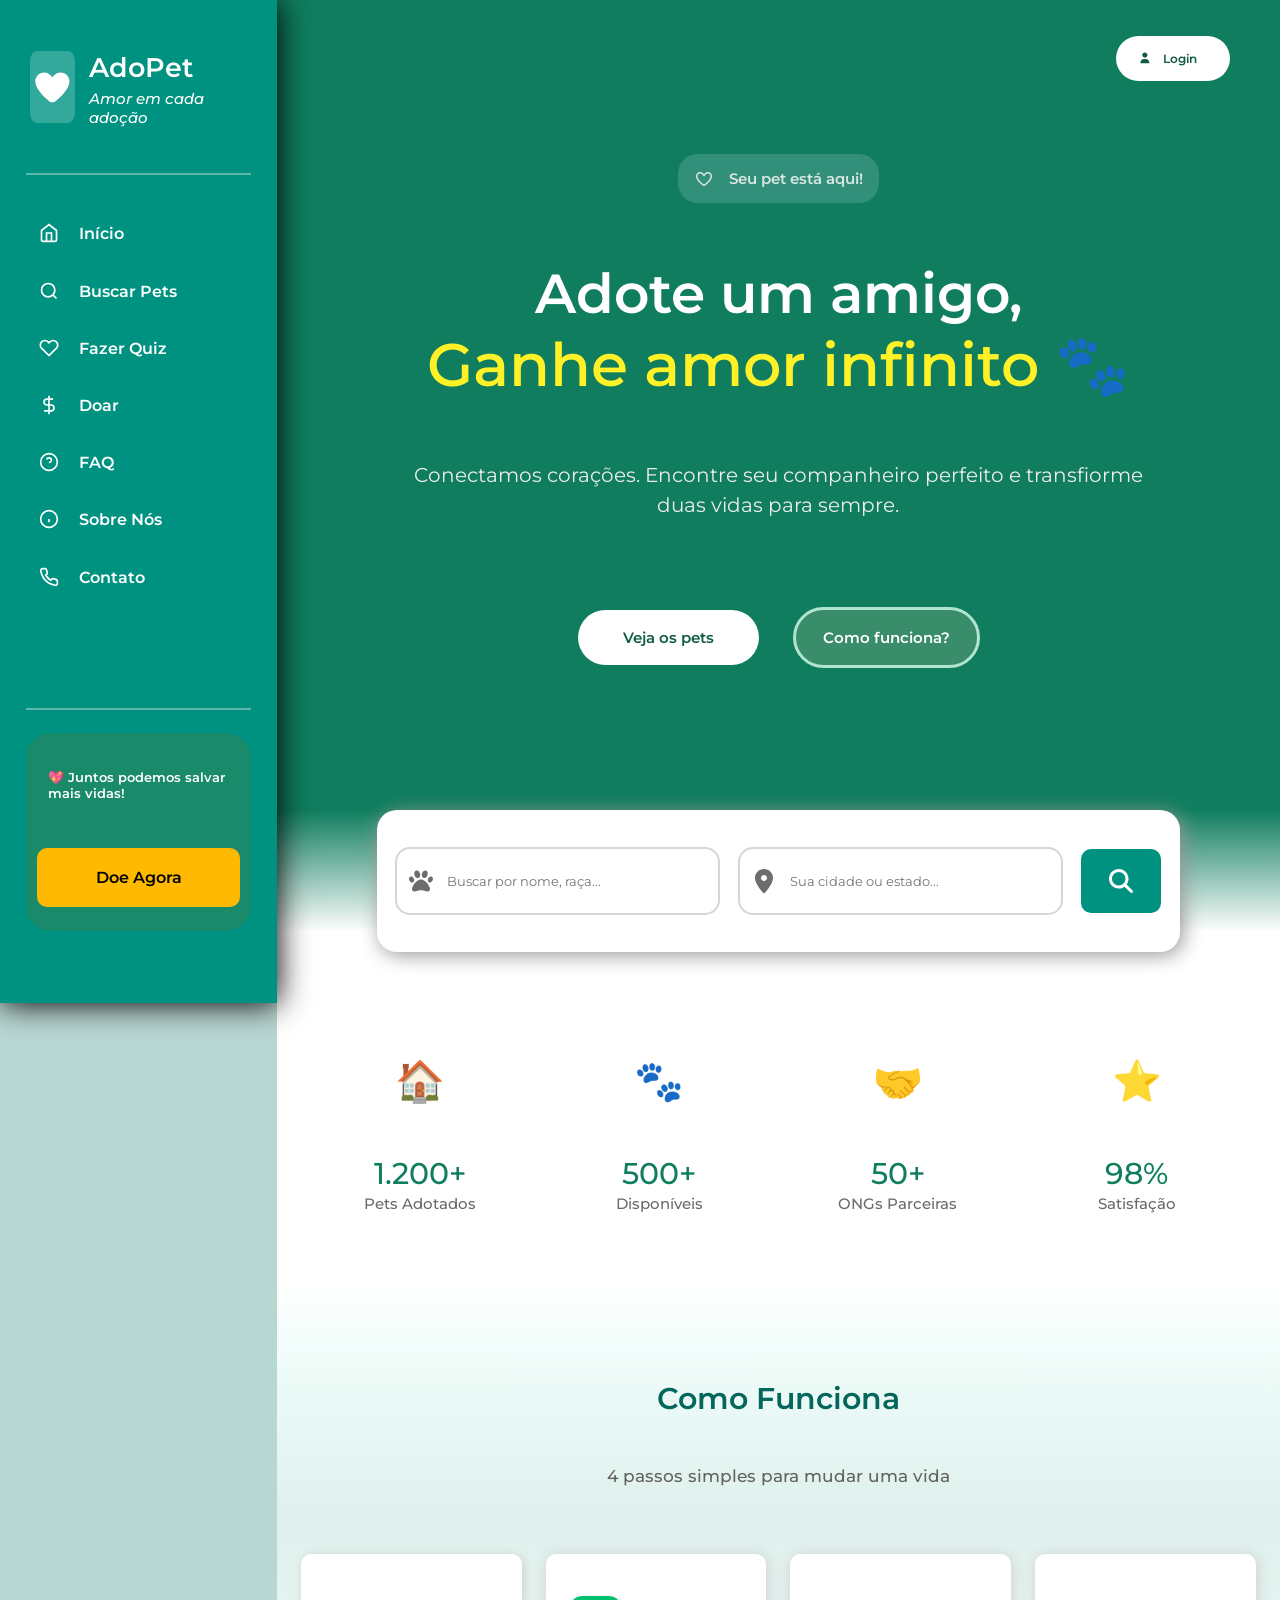
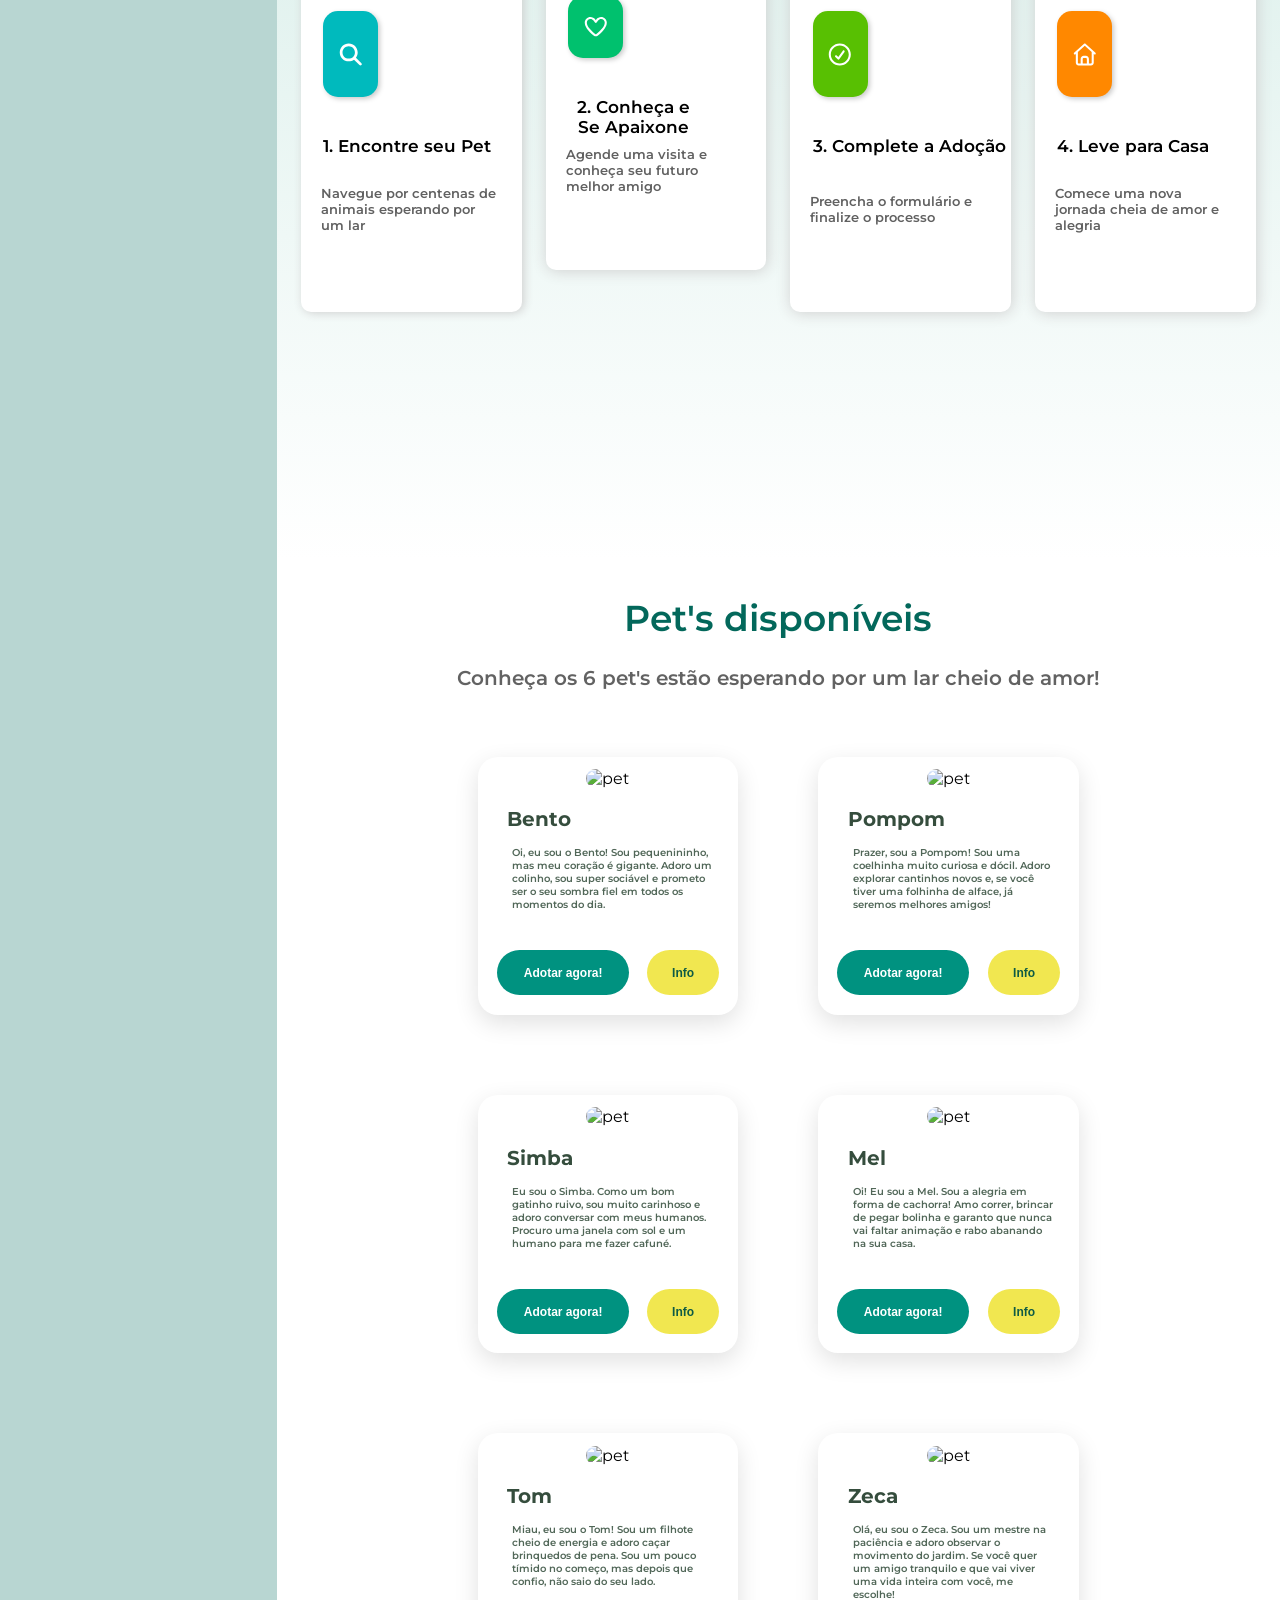
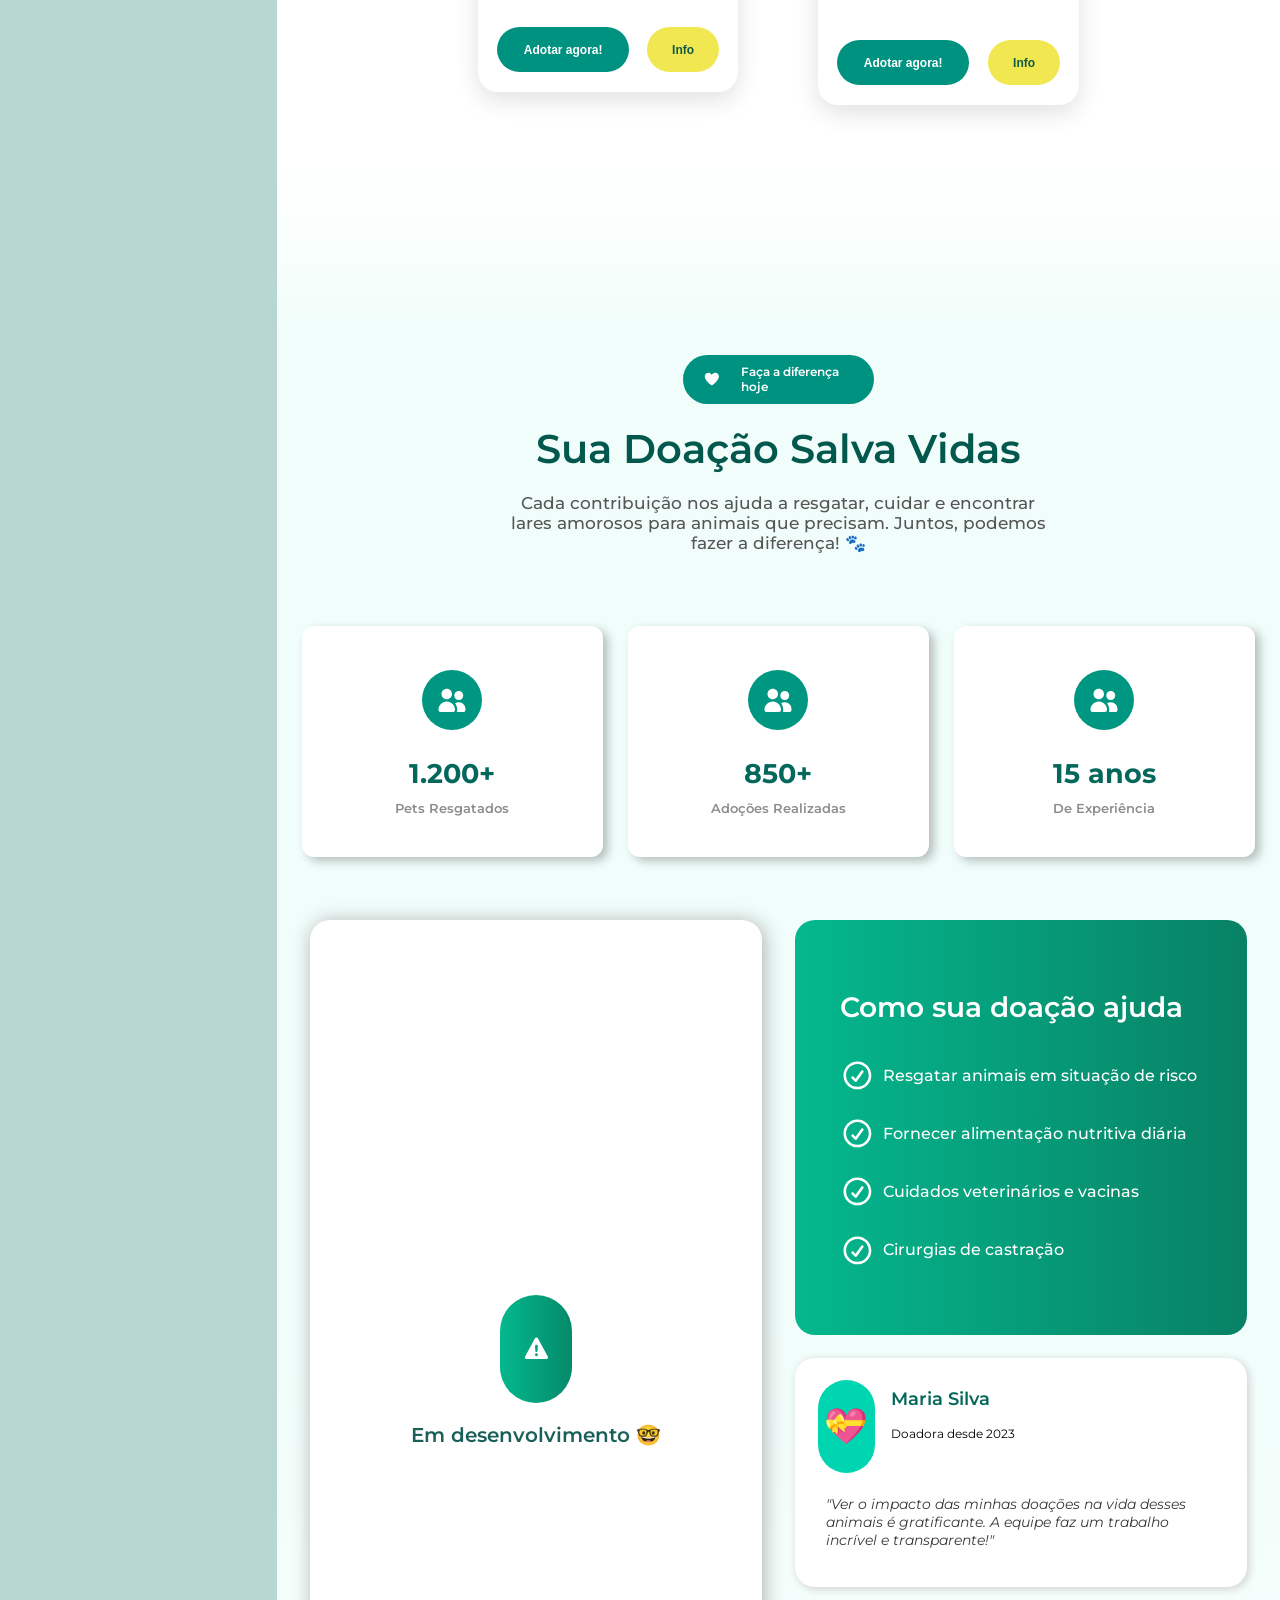
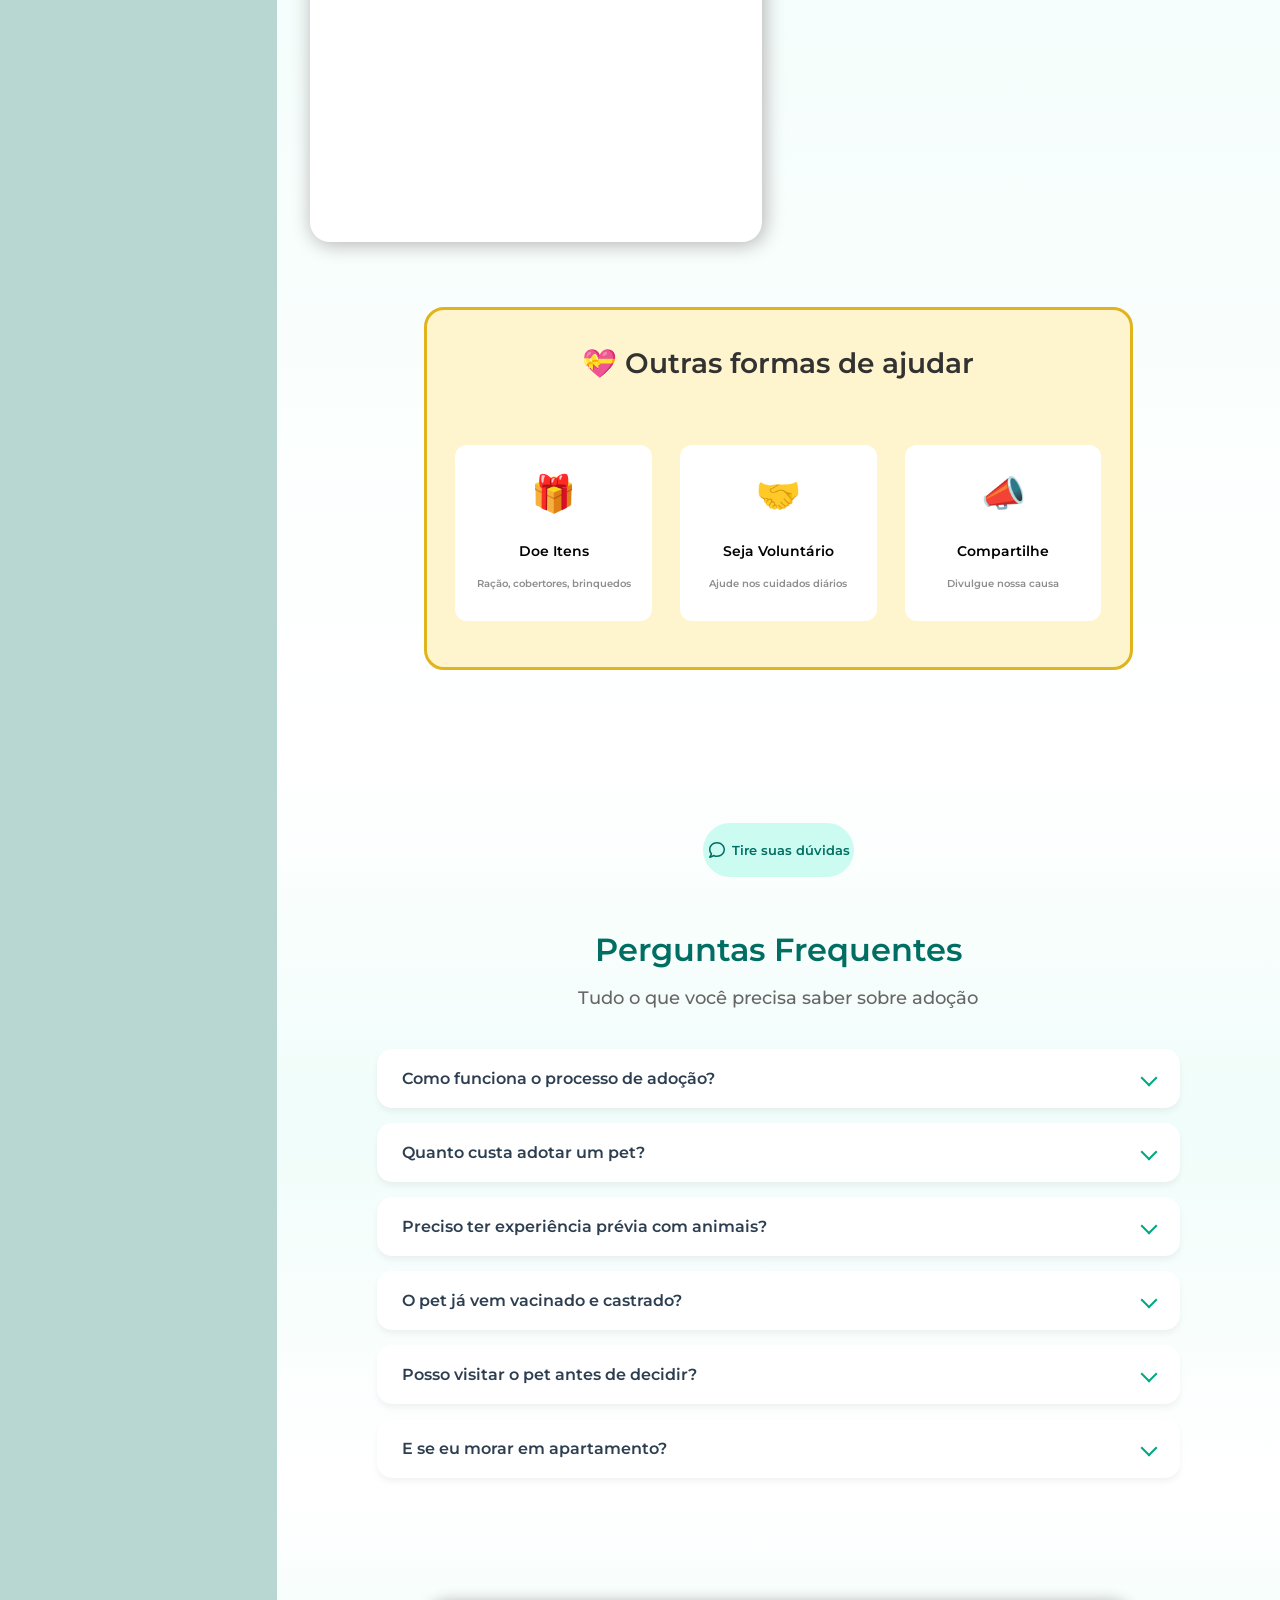
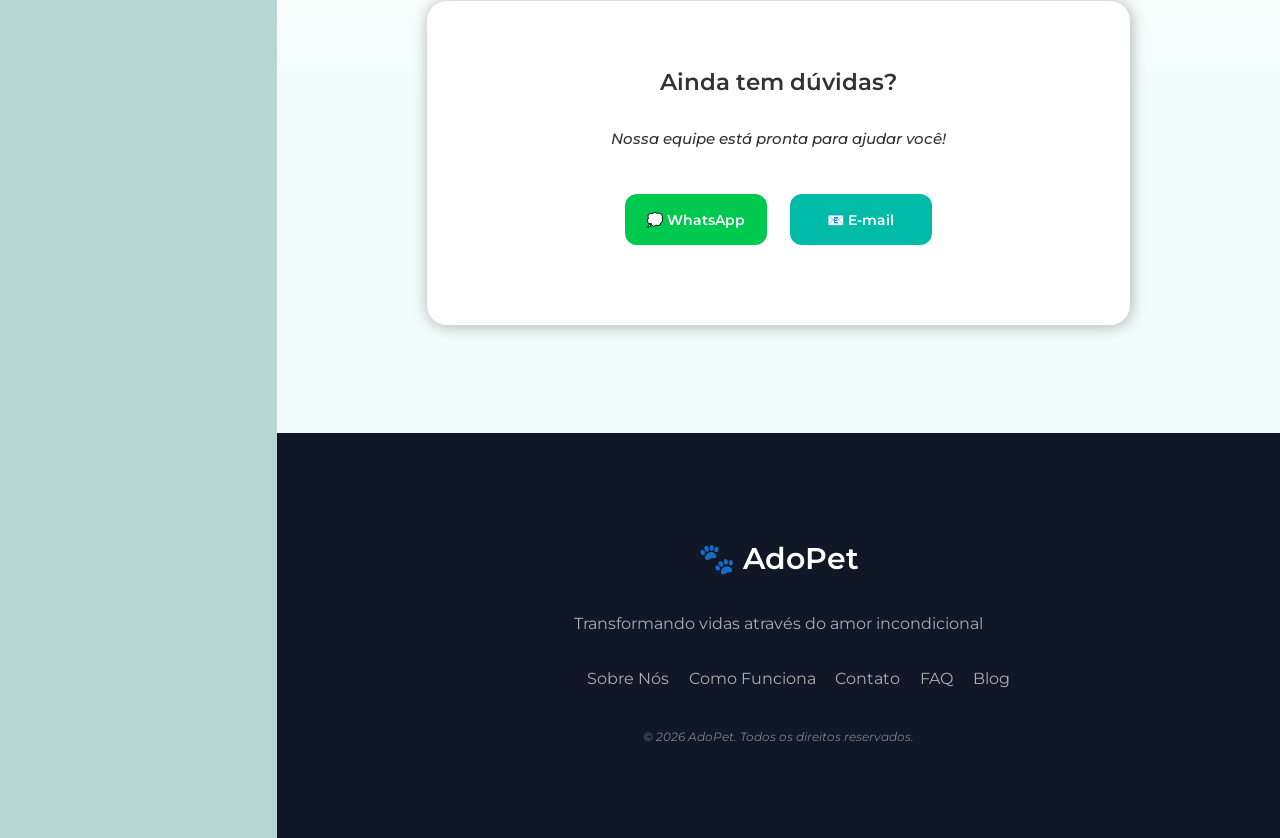
==== commit 1d4c699b: "feat: correça do html e css" ====
--- a/src/HTML/index.html
+++ b/src/HTML/index.html
@@ -32,7 +32,31 @@
                 <div id="title_header">
                     <h1>AdoPet</h1>
                     <p>Amor em cada adoção</p>
-                    <a href="..\HTML\entrar.html" class="entre-cadastre"><strong>Entre ou se cadastre agora!</strong></a>
+
+
+                    <script>
+
+                        window.addEventListener('DOMContentLoaded', function () {
+
+                            const estaAutenticado = localStorage.getItem('estaAutenticado');
+                            const usuarioLogado = localStorage.getItem('usuarioLogado');
+
+
+                            const elementoLink = document.getElementById('texto-login-status');
+
+                            if (estaAutenticado === 'true' && usuarioLogado && elementoLink) {
+
+
+                                const nomeUsuario = usuarioLogado.split('@')[0];
+
+
+                                elementoLink.innerHTML = `<strong>Olá, ${nomeUsuario}!</strong>`;
+
+                                elementoLink.href = "meuperfil.html";
+                            }
+                        });
+
+                    </script>
                 </div>
 
             </div>
@@ -52,7 +76,7 @@
                     </li>
 
                     <li>
-                        <a href="#section_buscar_pets">
+                        <a href="#section_pet_disponiveis">
                             <svg viewBox="0 0 24 24" fill="none" stroke="currentColor" stroke-width="2">
                                 <circle cx="11" cy="11" r="8" />
                                 <line x1="21" y1="21" x2="16.65" y2="16.65" />
@@ -72,7 +96,7 @@
                     </li>
 
                     <li>
-                        <a href="#section_doar">
+                        <a href="#divisao_pet_final">
                             <svg viewBox="0 0 24 24" fill="none" stroke="currentColor" stroke-width="2">
                                 <line x1="12" y1="1" x2="12" y2="23" />
                                 <path d="M17 5H9.5a3.5 3.5 0 0 0 0 7h5a3.5 3.5 0 0 1 0 7H6" />
@@ -148,15 +172,24 @@
 
             <article id="section_home">
                 <div id="top_home">
+                    <div id="top_topo">
+                        <div id="botão_login">
+                            <svg xmlns="http://www.w3.org/2000/svg"
+                                viewBox="0 0 640 640"><!--!Font Awesome Free v7.2.0 by @fontawesome - https://fontawesome.com License - https://fontawesome.com/license/free Copyright 2026 Fonticons, Inc.-->
+                                <path
+                                    d="M320 312C386.3 312 440 258.3 440 192C440 125.7 386.3 72 320 72C253.7 72 200 125.7 200 192C200 258.3 253.7 312 320 312zM290.3 368C191.8 368 112 447.8 112 546.3C112 562.7 125.3 576 141.7 576L498.3 576C514.7 576 528 562.7 528 546.3C528 447.8 448.2 368 349.7 368L290.3 368z" />
+                            </svg>
+                            <a href="..\HTML\entrar.html" class="entre-cadastre" id="texto-login-status">Login</a>
+                        </div>
+                    </div>
                     <div id="top_info_home">
-
                         <div id="info_top_home">
                             <svg xmlns="http://www.w3.org/2000/svg"
                                 viewBox="0 0 640 640"><!--!Font Awesome Free v7.2.0 by @fontawesome - https://fontawesome.com License - https://fontawesome.com/license/free Copyright 2026 Fonticons, Inc.-->
                                 <path
                                     d="M442.9 144C415.6 144 389.9 157.1 373.9 179.2L339.5 226.8C335 233 327.8 236.7 320.1 236.7C312.4 236.7 305.2 233 300.7 226.8L266.3 179.2C250.3 157.1 224.6 144 197.3 144C150.3 144 112.2 182.1 112.2 229.1C112.2 279 144.2 327.5 180.3 371.4C221.4 421.4 271.7 465.4 306.2 491.7C309.4 494.1 314.1 495.9 320.2 495.9C326.3 495.9 331 494.1 334.2 491.7C368.7 465.4 419 421.3 460.1 371.4C496.3 327.5 528.2 279 528.2 229.1C528.2 182.1 490.1 144 443.1 144zM335 151.1C360 116.5 400.2 96 442.9 96C516.4 96 576 155.6 576 229.1C576 297.7 533.1 358 496.9 401.9C452.8 455.5 399.6 502 363.1 529.8C350.8 539.2 335.6 543.9 320 543.9C304.4 543.9 289.2 539.2 276.9 529.8C240.4 502 187.2 455.5 143.1 402C106.9 358.1 64 297.7 64 229.1C64 155.6 123.6 96 197.1 96C239.8 96 280 116.5 305 151.1L320 171.8L335 151.1z" />
                             </svg>
-                            <p>Texttinho top aqui </p>
+                            <p>Seu pet está aqui!</p>
                         </div>
                     </div>
 
@@ -172,7 +205,7 @@
                     </div>
                     <div id="button_home">
                         <div id="main_bottom_home">
-                            <a href="#section_fazer_quiz" id="buttun_home_1">Veja os pets</a>
+                            <a href="#section_pet_disponiveis" id="buttun_home_1">Veja os pets</a>
                             <a href="#section_faq" id="buttun_home_2">Como funciona?</a>
                         </div>
                     </div>
@@ -181,11 +214,7 @@
                 <div id="mid_home">
                     <div id="main_mid_home">
                         <div class="input_mid">
-                            <div class="icon_input_mid"><svg xmlns="http://www.w3.org/2000/svg"
-                                    viewBox="0 0 640 640"><!--!Font Awesome Free v7.2.0 by @fontawesome - https://fontawesome.com License - https://fontawesome.com/license/free Copyright 2026 Fonticons, Inc.-->
-                                    <path
-                                        d="M480 272C480 317.9 465.1 360.3 440 394.7L566.6 521.4C579.1 533.9 579.1 554.2 566.6 566.7C554.1 579.2 533.8 579.2 521.3 566.7L394.7 440C360.3 465.1 317.9 480 272 480C157.1 480 64 386.9 64 272C64 157.1 157.1 64 272 64C386.9 64 480 157.1 480 272zM272 416C351.5 416 416 351.5 416 272C416 192.5 351.5 128 272 128C192.5 128 128 192.5 128 272C128 351.5 192.5 416 272 416z" />
-                                </svg></div>
+                            <div class="icon_input_mid"><svg xmlns="http://www.w3.org/2000/svg" viewBox="0 0 640 640"><!--!Font Awesome Free v7.2.0 by @fontawesome - https://fontawesome.com License - https://fontawesome.com/license/free Copyright 2026 Fonticons, Inc.--><path d="M298.5 156.9C312.8 199.8 298.2 243.1 265.9 253.7C233.6 264.3 195.8 238.1 181.5 195.2C167.2 152.3 181.8 109 214.1 98.4C246.4 87.8 284.2 114 298.5 156.9zM164.4 262.6C183.3 295 178.7 332.7 154.2 346.7C129.7 360.7 94.5 345.8 75.7 313.4C56.9 281 61.4 243.3 85.9 229.3C110.4 215.3 145.6 230.2 164.4 262.6zM133.2 465.2C185.6 323.9 278.7 288 320 288C361.3 288 454.4 323.9 506.8 465.2C510.4 474.9 512 485.3 512 495.7L512 497.3C512 523.1 491.1 544 465.3 544C453.8 544 442.4 542.6 431.3 539.8L343.3 517.8C328 514 312 514 296.7 517.8L208.7 539.8C197.6 542.6 186.2 544 174.7 544C148.9 544 128 523.1 128 497.3L128 495.7C128 485.3 129.6 474.9 133.2 465.2zM485.8 346.7C461.3 332.7 456.7 295 475.6 262.6C494.5 230.2 529.6 215.3 554.1 229.3C578.6 243.3 583.2 281 564.3 313.4C545.4 345.8 510.3 360.7 485.8 346.7zM374.1 253.7C341.8 243.1 327.2 199.8 341.5 156.9C355.8 114 393.6 87.8 425.9 98.4C458.2 109 472.8 152.3 458.5 195.2C444.2 238.1 406.4 264.3 374.1 253.7z"/></svg></div>
                             <input type="text" placeholder="Buscar por nome, raça...">
                         </div>
 
@@ -198,7 +227,9 @@
                             <input type="text" placeholder="Sua cidade ou estado...">
                         </div>
 
-                        <div id="send_mid">fsdfsd</div>
+                        <div id="send_mid">
+                            <svg xmlns="http://www.w3.org/2000/svg" viewBox="0 0 640 640"><!--!Font Awesome Free v7.2.0 by @fontawesome - https://fontawesome.com License - https://fontawesome.com/license/free Copyright 2026 Fonticons, Inc.--><path d="M480 272C480 317.9 465.1 360.3 440 394.7L566.6 521.4C579.1 533.9 579.1 554.2 566.6 566.7C554.1 579.2 533.8 579.2 521.3 566.7L394.7 440C360.3 465.1 317.9 480 272 480C157.1 480 64 386.9 64 272C64 157.1 157.1 64 272 64C386.9 64 480 157.1 480 272zM272 416C351.5 416 416 351.5 416 272C416 192.5 351.5 128 272 128C192.5 128 128 192.5 128 272C128 351.5 192.5 416 272 416z"/></svg>
+                        </div>
                     </div>
                 </div>
 
@@ -282,7 +313,7 @@
 
 
 
-    <!--inicio do segundo bloco-->
+                    <!--inicio do segundo bloco-->
                     <div id="bloco02">
                         <div class="icon_bloco02">
                             <div class="icone_bloco02">
@@ -304,7 +335,7 @@
 
                     </div>
 
-                  
+
 
 
 
@@ -369,137 +400,174 @@
 
             <article id="section_pet_disponiveis">
                 <h1>Pet's disponíveis</h1>
-    <h2>Conheça os 6 pet's estão esperando por um lar cheio de amor!</h2>
-
-    <!--primeiro card -->
-    <div class="container">
-    
-        <div class="card-inteiro">
-            <img class="animais" src="https://encrypted-tbn0.gstatic.com/images?q=tbn:ANd9GcRmhd6KLCJ08M99ZTm5-WMjhFlpOq8foXuBWw&s" alt="pet">
-
-            <div id="texto do card">
-                <h3>Bento</h3>
-                <p>Oi, eu sou o Bento! Sou pequenininho, mas meu coração é gigante. Adoro um colinho, sou super sociável e prometo ser o seu sombra fiel em todos os momentos do dia.</p>
-                <div class="container-botoes">
-                <button type="button" class="botao" onclick="adicionarAoHistorico('Bento', 'https://encrypted-tbn0.gstatic.com/images?q=tbn:ANd9GcRmhd6KLCJ08M99ZTm5-WMjhFlpOq8foXuBWw&s')">Adotar agora!</button>
-                <button type="button" class="botao-info">Info</button>
-            </div>  
-               
-            </div>
-            </div>
-
-
- <!--segundo card -->
-    
-    
-        <div class="card-inteiro">
-            <img class="animais" src="https://petanjo.com/blog/wp-content/uploads/2022/09/coelho-de-estimacao-1024x683.jpg" alt="pet">
-
-            <div id="texto do card">
-                <h3>Pompom</h3>
-                <p>Prazer, sou a Pompom! Sou uma coelhinha muito curiosa e dócil. Adoro explorar cantinhos novos e, se você tiver uma folhinha de alface, já seremos melhores amigos!</p>
-                <div class="container-botoes">
-                <button type="button" class="botao" onclick="adicionarAoHistorico('Pompom', 'https://petanjo.com/blog/wp-content/uploads/2022/09/coelho-de-estimacao-1024x683.jpg')">Adotar agora!</button>
-                <button type="button" class="botao-info">Info</button>
-            </div>  
-               
-            </div>
-            </div>
-
-
- <!--terceiro card -->
-    
-    
-        <div class="card-inteiro">
-            <img class="animais" src="https://www.petsupport.com.br/wp-content/uploads/2022/02/pelo-do-gato.jpg.webp" alt="pet">
-
-            <div id="texto do card">
-                <h3>Simba</h3>
-                <p>Eu sou o Simba. Como um bom gatinho ruivo, sou muito carinhoso e adoro conversar com meus humanos. Procuro uma janela com sol e um humano para me fazer cafuné.</p>
-                <div class="container-botoes">
-                <button type="button" class="botao" onclick="adicionarAoHistorico('Simba', 'https://www.petsupport.com.br/wp-content/uploads/2022/02/pelo-do-gato.jpg.webp')" >Adotar agora!</button>
-                <button type="button" class="botao-info">Info</button>
-            </div>  
-               
-            </div>
-            </div>
-
-<!--quarto card -->
-    
-    
-        <div class="card-inteiro">
-            <img class="animais" src="https://www.pedigree.com.br/sites/g/files/fnmzdf2401/files/2024-09/conheca-as-racas-de-cachorros-mais-inteligentes-do-mundo-04_0.jpg" alt="pet">
-
-            <div id="texto do card">
-                <h3>Mel</h3>
-                <p>Oi! Eu sou a Mel. Sou a alegria em forma de cachorra! Amo correr, brincar de pegar bolinha e garanto que nunca vai faltar animação e rabo abanando na sua casa.</p>
-                <div class="container-botoes">
-                <button type="button" class="botao" onclick="adicionarAoHistorico('Mel', 'https://www.pedigree.com.br/sites/g/files/fnmzdf2401/files/2024-09/conheca-as-racas-de-cachorros-mais-inteligentes-do-mundo-04_0.jpg')" >Adotar agora!</button>
-                <button type="button" class="botao-info">Info</button>
-            </div>  
-               
-            </div>
-            </div>
-
- <!--quinto card -->
-    
-    
-        <div class="card-inteiro">
-            <img class="animais" src="https://chemitec.com.br/wp-content/webp-express/webp-images/uploads/2025/04/como-cuidar-de-gatos-filhotes-300x200.jpg.webp" alt="pet">
-
-            <div id="texto do card">
-                <h3>Tom</h3>
-                <p>Miau, eu sou o Tom! Sou um filhote cheio de energia e adoro caçar brinquedos de pena. Sou um pouco tímido no começo, mas depois que confio, não saio do seu lado.</p>
-                <div class="container-botoes">
-                <button type="button" class="botao" onclick="adicionarAoHistorico('Tom', 'https://chemitec.com.br/wp-content/webp-express/webp-images/uploads/2025/04/como-cuidar-de-gatos-filhotes-300x200.jpg.webp')" >Adotar agora!</button>
-                <button type="button" class="botao-info">Info</button>
-                </div>  
-               
-            </div>
-            </div>   
-            
- <!--sexto card -->
-    
-    
-        <div class="card-inteiro">
-            <img class="animais" src="https://admin.cnnbrasil.com.br/wp-content/uploads/sites/12/2025/04/tartaruga-das-galapagos.jpg?w=1200&h=900&crop=0" alt="pet">
-
-            <div id="texto do card">
-                <h3>Zeca</h3>
-                <p>Olá, eu sou o Zeca. Sou um mestre na paciência e adoro observar o movimento do jardim. Se você quer um amigo tranquilo e que vai viver uma vida inteira com você, me escolhe!</p>
-                
-            <div class="container-botoes">
-                <button type="button" class="botao" onclick="adicionarAoHistorico('Zeca', 'https://admin.cnnbrasil.com.br/wp-content/uploads/sites/12/2025/04/tartaruga-das-galapagos.jpg?w=1200&h=900&crop=0')" >Adotar agora!</button>
-                <button type="button" class="botao-info">Info</button>
-            </div>  
-               
-            </div>
-            </div>           
-
-
-
-
-</div>
+                <h2>Conheça os 6 pet's estão esperando por um lar cheio de amor!</h2>
+
+                <!--primeiro card -->
+                <div class="container">
+
+                    <div class="card-inteiro">
+                        <img class="animais"
+                            src="https://encrypted-tbn0.gstatic.com/images?q=tbn:ANd9GcRmhd6KLCJ08M99ZTm5-WMjhFlpOq8foXuBWw&s"
+                            alt="pet">
+
+                        <div class="texto_do_card">
+                            <h3>Bento</h3>
+                            <p>Oi, eu sou o Bento! Sou pequenininho, mas meu coração é gigante. Adoro um colinho, sou
+                                super sociável e prometo ser o seu sombra fiel em todos os momentos do dia.</p>
+                            <div class="container-botoes">
+                                <button type="button" class="botao"
+                                    onclick="adicionarAoHistorico('Bento', 'https://encrypted-tbn0.gstatic.com/images?q=tbn:ANd9GcRmhd6KLCJ08M99ZTm5-WMjhFlpOq8foXuBWw&s')">Adotar
+                                    agora!</button>
+                                <button type="button" class="botao-info">Info</button>
+                            </div>
+
+                        </div>
+                    </div>
+
+
+                    <!--segundo card -->
+
+
+                    <div class="card-inteiro">
+                        <img class="animais"
+                            src="https://petanjo.com/blog/wp-content/uploads/2022/09/coelho-de-estimacao-1024x683.jpg"
+                            alt="pet">
+
+                        <div class="texto_do_card">
+                            <h3>Pompom</h3>
+                            <p>Prazer, sou a Pompom! Sou uma coelhinha muito curiosa e dócil. Adoro explorar cantinhos
+                                novos e, se você tiver uma folhinha de alface, já seremos melhores amigos!</p>
+                            <div class="container-botoes">
+                                <button type="button" class="botao"
+                                    onclick="adicionarAoHistorico('Pompom', 'https://petanjo.com/blog/wp-content/uploads/2022/09/coelho-de-estimacao-1024x683.jpg')">Adotar
+                                    agora!</button>
+                                <button type="button" class="botao-info">Info</button>
+                            </div>
+
+                        </div>
+                    </div>
+
+
+                    <!--terceiro card -->
+
+
+                    <div class="card-inteiro">
+                        <img class="animais"
+                            src="https://www.petsupport.com.br/wp-content/uploads/2022/02/pelo-do-gato.jpg.webp"
+                            alt="pet">
+
+                        <div class="texto_do_card">
+                            <h3>Simba</h3>
+                            <p>Eu sou o Simba. Como um bom gatinho ruivo, sou muito carinhoso e adoro conversar com meus
+                                humanos. Procuro uma janela com sol e um humano para me fazer cafuné.</p>
+                            <div class="container-botoes">
+                                <button type="button" class="botao"
+                                    onclick="adicionarAoHistorico('Simba', 'https://www.petsupport.com.br/wp-content/uploads/2022/02/pelo-do-gato.jpg.webp')">Adotar
+                                    agora!</button>
+                                <button type="button" class="botao-info">Info</button>
+                            </div>
+
+                        </div>
+                    </div>
+
+                    <!--quarto card -->
+
+
+                    <div class="card-inteiro">
+                        <img class="animais"
+                            src="https://www.pedigree.com.br/sites/g/files/fnmzdf2401/files/2024-09/conheca-as-racas-de-cachorros-mais-inteligentes-do-mundo-04_0.jpg"
+                            alt="pet">
+
+                        <div class="texto_do_card">
+                            <h3>Mel</h3>
+                            <p>Oi! Eu sou a Mel. Sou a alegria em forma de cachorra! Amo correr, brincar de pegar
+                                bolinha e garanto que nunca vai faltar animação e rabo abanando na sua casa.</p>
+                            <div class="container-botoes">
+                                <button type="button" class="botao"
+                                    onclick="adicionarAoHistorico('Mel', 'https://www.pedigree.com.br/sites/g/files/fnmzdf2401/files/2024-09/conheca-as-racas-de-cachorros-mais-inteligentes-do-mundo-04_0.jpg')">Adotar
+                                    agora!</button>
+                                <button type="button" class="botao-info">Info</button>
+                            </div>
+
+                        </div>
+                    </div>
+
+                    <!--quinto card -->
+
+
+                    <div class="card-inteiro">
+                        <img class="animais"
+                            src="https://chemitec.com.br/wp-content/webp-express/webp-images/uploads/2025/04/como-cuidar-de-gatos-filhotes-300x200.jpg.webp"
+                            alt="pet">
+
+                        <div class="texto_do_card">
+                            <h3>Tom</h3>
+                            <p>Miau, eu sou o Tom! Sou um filhote cheio de energia e adoro caçar brinquedos de pena. Sou
+                                um pouco tímido no começo, mas depois que confio, não saio do seu lado.</p>
+                            <div class="container-botoes">
+                                <button type="button" class="botao"
+                                    onclick="adicionarAoHistorico('Tom', 'https://chemitec.com.br/wp-content/webp-express/webp-images/uploads/2025/04/como-cuidar-de-gatos-filhotes-300x200.jpg.webp')">Adotar
+                                    agora!</button>
+                                <button type="button" class="botao-info">Info</button>
+                            </div>
+
+                        </div>
+                    </div>
+
+                    <!--sexto card -->
+
+
+                    <div class="card-inteiro">
+                        <img class="animais"
+                            src="https://admin.cnnbrasil.com.br/wp-content/uploads/sites/12/2025/04/tartaruga-das-galapagos.jpg?w=1200&h=900&crop=0"
+                            alt="pet">
+
+                        <div class="texto_do_card">
+                            <h3>Zeca</h3>
+                            <p>Olá, eu sou o Zeca. Sou um mestre na paciência e adoro observar o movimento do jardim. Se
+                                você quer um amigo tranquilo e que vai viver uma vida inteira com você, me escolhe!</p>
+
+                            <div class="container-botoes">
+                                <button type="button" class="botao"
+                                    onclick="adicionarAoHistorico('Zeca', 'https://admin.cnnbrasil.com.br/wp-content/uploads/sites/12/2025/04/tartaruga-das-galapagos.jpg?w=1200&h=900&crop=0')">Adotar
+                                    agora!</button>
+                                <button type="button" class="botao-info">Info</button>
+                            </div>
+
+                        </div>
+                    </div>
+
+                    <script>
+                        function adicionarAoHistorico(nomePet, fotoPet) {
+                            // 1. Busca o histórico de adoção atual ou começa uma lista vazia []
+                            let historico = JSON.parse(localStorage.getItem('historicoPets')) || [];
+
+                            // 2. Remove o pet se ele já estiver na lista (para ele voltar para o topo se for clicado de novo)
+                            historico = historico.filter(pet => pet.nome !== nomePet);
+
+                            // 3. Adiciona o novo pet no topo da lista (início do array)
+                            historico.unshift({
+                                nome: nomePet,
+                                foto: fotoPet
+                            });
+
+                            // 4. Salva a nova lista atualizada no navegador
+                            localStorage.setItem('historicoPets', JSON.stringify(historico));
+
+                            // 5. Dá um aviso visual para você saber que deu certo!
+                            alert(nomePet + " foi adicionado ao seu histórico de adoção com sucesso!");
+                        }
+                    </script>
+
+
+                </div>
+
+                <div id="divisao_pet_final"></div>
 
             </article>
-            
+
 
             <!--FIM DA PAGINA FAZER QUIZ-->
-
-
-
-
-
-
-
-            <!--INICIO DA PAGINA DOAR-->
-
-            <article id="section_doar"></article>
-
-            <!--FIM DA PAGINA DOAR-->
-
-
-
 
 
 
@@ -592,7 +660,15 @@
                 </div>
 
                 <div id="donation_content">
-                    <div id="left_donation_content">bgfbgf</div>
+                    <div id="left_donation_content">
+                        <div id="aquieasvg"> <svg xmlns="http://www.w3.org/2000/svg"
+                                viewBox="0 0 640 640"><!--!Font Awesome Free v7.2.0 by @fontawesome - https://fontawesome.com License - https://fontawesome.com/license/free Copyright 2026 Fonticons, Inc.-->
+                                <path
+                                    d="M320 64C334.7 64 348.2 72.1 355.2 85L571.2 485C577.9 497.4 577.6 512.4 570.4 524.5C563.2 536.6 550.1 544 536 544L104 544C89.9 544 76.8 536.6 69.6 524.5C62.4 512.4 62.1 497.4 68.8 485L284.8 85C291.8 72.1 305.3 64 320 64zM320 416C302.3 416 288 430.3 288 448C288 465.7 302.3 480 320 480C337.7 480 352 465.7 352 448C352 430.3 337.7 416 320 416zM320 224C301.8 224 287.3 239.5 288.6 257.7L296 361.7C296.9 374.2 307.4 384 319.9 384C332.5 384 342.9 374.3 343.8 361.7L351.2 257.7C352.5 239.5 338.1 224 319.8 224z" />
+                            </svg>
+                        </div>
+                        <h1>Em desenvolvimento &#129299;</h1>
+                    </div>
 
                     <div id="right_donation_content">
                         <div id="right_donation_content_top">
@@ -600,26 +676,42 @@
 
                             <div id="main_text_right_donation_content_top">
                                 <div class="text_right_donation_content_top">
-                                    <svg xmlns="http://www.w3.org/2000/svg" viewBox="0 0 640 640"><!--!Font Awesome Free v7.2.0 by @fontawesome - https://fontawesome.com License - https://fontawesome.com/license/free Copyright 2026 Fonticons, Inc.--><path d="M320 576C178.6 576 64 461.4 64 320C64 178.6 178.6 64 320 64C461.4 64 576 178.6 576 320C576 461.4 461.4 576 320 576zM320 112C205.1 112 112 205.1 112 320C112 434.9 205.1 528 320 528C434.9 528 528 434.9 528 320C528 205.1 434.9 112 320 112zM390.7 233.9C398.5 223.2 413.5 220.8 424.2 228.6C434.9 236.4 437.3 251.4 429.5 262.1L307.4 430.1C303.3 435.8 296.9 439.4 289.9 439.9C282.9 440.4 276 437.9 271.1 433L215.2 377.1C205.8 367.7 205.8 352.5 215.2 343.2C224.6 333.9 239.8 333.8 249.1 343.2L285.1 379.2L390.7 234z"/></svg>
+                                    <svg xmlns="http://www.w3.org/2000/svg"
+                                        viewBox="0 0 640 640"><!--!Font Awesome Free v7.2.0 by @fontawesome - https://fontawesome.com License - https://fontawesome.com/license/free Copyright 2026 Fonticons, Inc.-->
+                                        <path
+                                            d="M320 576C178.6 576 64 461.4 64 320C64 178.6 178.6 64 320 64C461.4 64 576 178.6 576 320C576 461.4 461.4 576 320 576zM320 112C205.1 112 112 205.1 112 320C112 434.9 205.1 528 320 528C434.9 528 528 434.9 528 320C528 205.1 434.9 112 320 112zM390.7 233.9C398.5 223.2 413.5 220.8 424.2 228.6C434.9 236.4 437.3 251.4 429.5 262.1L307.4 430.1C303.3 435.8 296.9 439.4 289.9 439.9C282.9 440.4 276 437.9 271.1 433L215.2 377.1C205.8 367.7 205.8 352.5 215.2 343.2C224.6 333.9 239.8 333.8 249.1 343.2L285.1 379.2L390.7 234z" />
+                                    </svg>
                                     <p>Resgatar animais em situação de risco</p>
                                 </div>
 
                                 <div class="text_right_donation_content_top">
-                                    <svg xmlns="http://www.w3.org/2000/svg" viewBox="0 0 640 640"><!--!Font Awesome Free v7.2.0 by @fontawesome - https://fontawesome.com License - https://fontawesome.com/license/free Copyright 2026 Fonticons, Inc.--><path d="M320 576C178.6 576 64 461.4 64 320C64 178.6 178.6 64 320 64C461.4 64 576 178.6 576 320C576 461.4 461.4 576 320 576zM320 112C205.1 112 112 205.1 112 320C112 434.9 205.1 528 320 528C434.9 528 528 434.9 528 320C528 205.1 434.9 112 320 112zM390.7 233.9C398.5 223.2 413.5 220.8 424.2 228.6C434.9 236.4 437.3 251.4 429.5 262.1L307.4 430.1C303.3 435.8 296.9 439.4 289.9 439.9C282.9 440.4 276 437.9 271.1 433L215.2 377.1C205.8 367.7 205.8 352.5 215.2 343.2C224.6 333.9 239.8 333.8 249.1 343.2L285.1 379.2L390.7 234z"/></svg>
+                                    <svg xmlns="http://www.w3.org/2000/svg"
+                                        viewBox="0 0 640 640"><!--!Font Awesome Free v7.2.0 by @fontawesome - https://fontawesome.com License - https://fontawesome.com/license/free Copyright 2026 Fonticons, Inc.-->
+                                        <path
+                                            d="M320 576C178.6 576 64 461.4 64 320C64 178.6 178.6 64 320 64C461.4 64 576 178.6 576 320C576 461.4 461.4 576 320 576zM320 112C205.1 112 112 205.1 112 320C112 434.9 205.1 528 320 528C434.9 528 528 434.9 528 320C528 205.1 434.9 112 320 112zM390.7 233.9C398.5 223.2 413.5 220.8 424.2 228.6C434.9 236.4 437.3 251.4 429.5 262.1L307.4 430.1C303.3 435.8 296.9 439.4 289.9 439.9C282.9 440.4 276 437.9 271.1 433L215.2 377.1C205.8 367.7 205.8 352.5 215.2 343.2C224.6 333.9 239.8 333.8 249.1 343.2L285.1 379.2L390.7 234z" />
+                                    </svg>
                                     <p>Fornecer alimentação nutritiva diária</p>
                                 </div>
 
                                 <div class="text_right_donation_content_top">
-                                    <svg xmlns="http://www.w3.org/2000/svg" viewBox="0 0 640 640"><!--!Font Awesome Free v7.2.0 by @fontawesome - https://fontawesome.com License - https://fontawesome.com/license/free Copyright 2026 Fonticons, Inc.--><path d="M320 576C178.6 576 64 461.4 64 320C64 178.6 178.6 64 320 64C461.4 64 576 178.6 576 320C576 461.4 461.4 576 320 576zM320 112C205.1 112 112 205.1 112 320C112 434.9 205.1 528 320 528C434.9 528 528 434.9 528 320C528 205.1 434.9 112 320 112zM390.7 233.9C398.5 223.2 413.5 220.8 424.2 228.6C434.9 236.4 437.3 251.4 429.5 262.1L307.4 430.1C303.3 435.8 296.9 439.4 289.9 439.9C282.9 440.4 276 437.9 271.1 433L215.2 377.1C205.8 367.7 205.8 352.5 215.2 343.2C224.6 333.9 239.8 333.8 249.1 343.2L285.1 379.2L390.7 234z"/></svg>
+                                    <svg xmlns="http://www.w3.org/2000/svg"
+                                        viewBox="0 0 640 640"><!--!Font Awesome Free v7.2.0 by @fontawesome - https://fontawesome.com License - https://fontawesome.com/license/free Copyright 2026 Fonticons, Inc.-->
+                                        <path
+                                            d="M320 576C178.6 576 64 461.4 64 320C64 178.6 178.6 64 320 64C461.4 64 576 178.6 576 320C576 461.4 461.4 576 320 576zM320 112C205.1 112 112 205.1 112 320C112 434.9 205.1 528 320 528C434.9 528 528 434.9 528 320C528 205.1 434.9 112 320 112zM390.7 233.9C398.5 223.2 413.5 220.8 424.2 228.6C434.9 236.4 437.3 251.4 429.5 262.1L307.4 430.1C303.3 435.8 296.9 439.4 289.9 439.9C282.9 440.4 276 437.9 271.1 433L215.2 377.1C205.8 367.7 205.8 352.5 215.2 343.2C224.6 333.9 239.8 333.8 249.1 343.2L285.1 379.2L390.7 234z" />
+                                    </svg>
                                     <p>Cuidados veterinários e vacinas</p>
                                 </div>
 
                                 <div class="text_right_donation_content_top">
-                                    <svg xmlns="http://www.w3.org/2000/svg" viewBox="0 0 640 640"><!--!Font Awesome Free v7.2.0 by @fontawesome - https://fontawesome.com License - https://fontawesome.com/license/free Copyright 2026 Fonticons, Inc.--><path d="M320 576C178.6 576 64 461.4 64 320C64 178.6 178.6 64 320 64C461.4 64 576 178.6 576 320C576 461.4 461.4 576 320 576zM320 112C205.1 112 112 205.1 112 320C112 434.9 205.1 528 320 528C434.9 528 528 434.9 528 320C528 205.1 434.9 112 320 112zM390.7 233.9C398.5 223.2 413.5 220.8 424.2 228.6C434.9 236.4 437.3 251.4 429.5 262.1L307.4 430.1C303.3 435.8 296.9 439.4 289.9 439.9C282.9 440.4 276 437.9 271.1 433L215.2 377.1C205.8 367.7 205.8 352.5 215.2 343.2C224.6 333.9 239.8 333.8 249.1 343.2L285.1 379.2L390.7 234z"/></svg>
+                                    <svg xmlns="http://www.w3.org/2000/svg"
+                                        viewBox="0 0 640 640"><!--!Font Awesome Free v7.2.0 by @fontawesome - https://fontawesome.com License - https://fontawesome.com/license/free Copyright 2026 Fonticons, Inc.-->
+                                        <path
+                                            d="M320 576C178.6 576 64 461.4 64 320C64 178.6 178.6 64 320 64C461.4 64 576 178.6 576 320C576 461.4 461.4 576 320 576zM320 112C205.1 112 112 205.1 112 320C112 434.9 205.1 528 320 528C434.9 528 528 434.9 528 320C528 205.1 434.9 112 320 112zM390.7 233.9C398.5 223.2 413.5 220.8 424.2 228.6C434.9 236.4 437.3 251.4 429.5 262.1L307.4 430.1C303.3 435.8 296.9 439.4 289.9 439.9C282.9 440.4 276 437.9 271.1 433L215.2 377.1C205.8 367.7 205.8 352.5 215.2 343.2C224.6 333.9 239.8 333.8 249.1 343.2L285.1 379.2L390.7 234z" />
+                                    </svg>
                                     <p>Cirurgias de castração</p>
                                 </div>
                             </div>
-                            
+
                         </div>
 
                         <div id="right_donation_content_bottom">
@@ -860,4 +952,4 @@
 
 </body>
 
-</html>
+</html>
--- a/src/CSS/style.css
+++ b/src/CSS/style.css
@@ -63,6 +63,8 @@
 
 #title_header h1 {
     margin: 0;
+    display: flex;
+    justify-content: start;
     color: white;
     font-size: 27px;
     margin-bottom: 3%;
@@ -215,7 +217,6 @@
 #all_content {
     width: 80%;
     height: 100%;
-
     background-color: #ffffff;
 }
 
@@ -234,8 +235,73 @@
 
 }
 
+#top_topo {
+    height: 10%;
+    display: flex;
+    align-items: end;
+    justify-content: end;
+    padding-right: 5%;
+}
+
+#botão_login {
+    height: 55%;
+    display: flex;
+    width: 12%;
+    margin: 0;
+    border-radius: 90px;
+    text-align: center;
+    display: flex;
+    justify-content: center;
+    align-items: center;
+    cursor: pointer;
+    background: linear-gradient(to right, #ffffff 50%, rgb(241, 231, 80) 50%);
+    background-size: 200% 100%;
+    background-position: 0% 0%;
+    transition:
+        background-position 0.5s cubic-bezier(0.25, 1, 0.5, 1),
+        transform 0.4s cubic-bezier(0.175, 0.885, 0.32, 1.275);
+    will-change: background-position, transform;
+
+}
+
+#botão_login svg {
+    fill: #0f5b45;
+    width: 12%;
+}
+
+#botão_login a {
+    text-decoration: none;
+    font-family: "Montserrat", sans-serif;
+    font-size: 12px;
+    font-weight: 600;
+    color: #0f5b45;
+    height: 100%;
+    width: 50%;
+    display: flex;
+    justify-content: center;
+    align-items: center;
+}
+
+#botão_login:hover {
+    background-position: -100% 0%;
+    transform: scale(1.02);
+    color: #033924;
+    fill: #033924;
+
+}
+
+#botão_login a:hover {
+    color: #033924;
+}
+
+#botão_login svg:hover {
+    fill: #033924;
+}
+
+
+
 #top_info_home {
-    height: 30%;
+    height: 20%;
     display: flex;
     justify-content: center;
     align-items: end;
@@ -244,12 +310,12 @@
 
 #info_top_home {
     background-color: #328F7A;
-    height: 18%;
+    height: 30%;
     width: 20%;
     margin: 0;
     border-radius: 20px;
     display: flex;
-    justify-content: space-around;
+    justify-content: space-evenly;
     align-items: center;
     margin-bottom: 4%;
 }
@@ -358,10 +424,10 @@
         background-position 0.5s cubic-bezier(0.25, 1, 0.5, 1),
         transform 0.4s cubic-bezier(0.175, 0.885, 0.32, 1.275);
     will-change: background-position, transform;
-    
-}
-
-#buttun_home_1:hover{
+
+}
+
+#buttun_home_1:hover {
     background-position: -100% 0%;
     transform: scale(1.02);
 
@@ -382,7 +448,7 @@
     font-weight: 600;
     color: rgb(255, 255, 255);
     text-decoration: none;
-        cursor: pointer;
+    cursor: pointer;
     background: linear-gradient(to right, #398D6B 50%, #b1e5d0 50%);
     background-size: 200% 100%;
     background-position: 0% 0%;
@@ -392,7 +458,7 @@
     will-change: background-position, transform;
 }
 
-#buttun_home_2:hover{
+#buttun_home_2:hover {
     background-position: -100% 0%;
     transform: scale(1.02);
     color: #033924;
@@ -429,6 +495,11 @@
 
 }
 
+#send_mid svg{
+    height: 30px;
+    fill: #ffffff;
+}
+
 .icon_input_mid {
     width: 15%;
     display: flex;
@@ -456,11 +527,26 @@
 }
 
 #send_mid {
-    background-color: #009280;
     width: 10%;
     height: 45%;
     border-radius: 10px;
-
+    display: flex;
+    justify-content: center;
+    align-items: center;
+    cursor: pointer;
+    background: linear-gradient(to right, #009280 50%, #026156 50%);
+    background-size: 200% 100%;
+    background-position: 0% 0%;
+    transition:
+        background-position 0.5s cubic-bezier(0.25, 1, 0.5, 1),
+        transform 0.4s cubic-bezier(0.175, 0.885, 0.32, 1.275);
+    will-change: background-position, transform;
+
+}
+
+#send_mid:hover{
+        background-position: -100% 0%;
+    transform: scale(1.02);
 }
 
 #bottom_home {
@@ -541,9 +627,8 @@
             #F0FDFA 0%,
             #dff1ed 20%,
             white 100%);
-    height: 80vh;
-    margin: 0;
-    border-bottom: solid 10px black;
+    height: 90vh;
+    margin: 0;
 
 }
 
@@ -900,24 +985,47 @@
     height: 95%;
     border-radius: 20px;
     box-shadow: 2px 2px 20px #afafaf;
-}
-
+    display: flex;
+    justify-content: center;
+    flex-direction: column;
+    align-items: center;
+}
+
+#aquieasvg{
+    background: linear-gradient(to right, #04b88e, #048a6a);
+    border-radius: 900px;
+    height: 12vh;
+    width: 16%;
+    display: flex;
+    justify-content: center;
+}
+
+#left_donation_content svg{
+    width: 40%;
+    fill: white;
+}
+
+#left_donation_content h1{
+    font-size: 20px;
+    color: #1a6059;
+}
 #right_donation_content {
     width: 45%;
     height: 95%;
+    
 
 }
 
 #right_donation_content_top {
-    
-    background: linear-gradient(to right, #04b88e, #048a6a);;
+
+    background: linear-gradient(to right, #04b88e, #088165);
     height: 45%;
     border-radius: 20px;
     margin-bottom: 3%;
     padding: 0;
 }
 
-#right_donation_content_top h1{
+#right_donation_content_top h1 {
     margin: 0;
     font-family: "Montserrat", sans-serif;
     color: white;
@@ -928,10 +1036,10 @@
     display: flex;
     justify-content: start;
     align-items: end;
-    margin-left:10%;
-}
-
-#main_text_right_donation_content_top{
+    margin-left: 10%;
+}
+
+#main_text_right_donation_content_top {
     margin-top: 5%;
     height: 70%;
     display: flex;
@@ -939,21 +1047,21 @@
     align-items: end;
 }
 
-.text_right_donation_content_top{
+.text_right_donation_content_top {
     height: 20%;
     display: flex;
     align-items: center;
     width: 90%;
-    
-}
-
-.text_right_donation_content_top svg{
+
+}
+
+.text_right_donation_content_top svg {
     height: 60%;
     fill: white;
     margin-right: 2%;
 }
 
-.text_right_donation_content_top p{
+.text_right_donation_content_top p {
     font-family: "Montserrat", sans-serif;
     color: white;
     font-size: 16px;
@@ -1194,8 +1302,6 @@
 
 #section_pet_disponiveis {
     background-color: #ffffff;
-    height: 130vh;
-    border-bottom: solid 2px black;
 }
 
 h1 {
@@ -1218,24 +1324,30 @@
 
 body {
     background-color: #f1fff2;
-    
-}
-
-h3 {
-    text-align: center;
+
+}
+
+.texto_do_card h3 {
+    text-align: left;
+    margin-left: 8%;
     font-size: 20px;
-    color: #053d36;
-    font-family: "Montserrat", sans-serif;
-}
-
-p {
-    text-align: center;
+    color: #354d3d;
+    font-family: "Montserrat", sans-serif;
+    margin-bottom: 0;
+    margin-top: 8%;
+}
+
+.texto_do_card p {
+    text-align: left;
     font-size: 10px;
-    color: #626262;
-    margin: 5px 0;
-    padding: 15px 10px;
-    font-family: "Montserrat", sans-serif;
-    
+    margin-left: 4%;
+    font-weight: 600;
+    color: #516758;
+    padding: 15px;
+    font-family: "Montserrat", sans-serif;
+    margin-bottom: 10%;
+    margin-top: 0;
+
 }
 
 .container {
@@ -1249,76 +1361,102 @@
     align-items: stretch;
     font-family: "Montserrat", sans-serif;
     max-width: 1200px;
-    margin-top: -30px;
-   
+
 }
 
 .card-inteiro {
-    width: 250px;
-    height: 430px;
-    border-radius: 15px;
+    width: 25%;
+    height: 70%;
+    border-radius: 20px;
     overflow: hidden;
     margin: 30px;
     text-align: center;
     box-shadow: 0px 8px 24px rgba(0, 0, 0, 0.12);
     padding: 10px;
-    background-color: 4bd19c;
-    
-    
+    cursor: pointer;
+
+
 
 }
 
 .animais {
     aspect-ratio: 16/9;
-    width: 100%;  
-    object-fit: cover
+    width: 95%;
+    object-fit: cover;
     border-radius: 15px;
-    border: 1px solid #000000;
-    
-
+    margin-top: 1%;
+
+
+}
+
+.texto_do_card {
+    margin-top: 3%;
 }
 
 .botao {
-    background-color: #15d34e;
-    color: #000;
-    padding: 7px;       
-    border-radius: 10px;
+    color: white;
+    padding: 7px;
+    border-radius: 90px;
+    width: 55%;
+    font-weight: 600;
     border: none;
-    border-bottom: 4px solid #000000;
     cursor: pointer;
-    font-size: 15px;      
-    flex: 4;            
+    font-size: 12px;
+    background: linear-gradient(to right, #009280 50%, #097f71 50%);
+    background-size: 200% 100%;
+    background-position: 0% 0%;
+    transition:
+        background-position 0.5s cubic-bezier(0.25, 1, 0.5, 1),
+        transform 0.4s cubic-bezier(0.175, 0.885, 0.32, 1.275);
+    will-change: background-position, transform;
+
+}
+
+.botao:hover {
+    background-position: -100% 0%;
+    transform: scale(1.02);
 }
 
 
 .botao-info {
-    background-color: #003311;
-    color: #ffffff;
+    color: #0f5b45;
     padding: 7px;
-    border-radius: 10px;
+    border-radius: 90px;
     border: none;
-    border-bottom: 4px solid #000000;
     cursor: pointer;
-    font-size: 15px;
-    flex: 1;             
+    font-size: 12px;
+    font-weight: 600;
+    width: 30%;
+    background: linear-gradient(to right, rgb(241, 231, 80) 50%, rgb(255, 215, 39) 50%);
+    background-size: 200% 100%;
+    background-position: 0% 0%;
+    transition:
+        background-position 0.5s cubic-bezier(0.25, 1, 0.5, 1),
+        transform 0.4s cubic-bezier(0.175, 0.885, 0.32, 1.275);
+    will-change: background-position, transform;
+}
+
+.botao-info:hover {
+    background-position: -100% 0%;
+    transform: scale(1.02);
 }
 
 
 .container-botoes {
     display: flex;
-    gap: 10px;           
-    padding: 0 8px 12px; 
-    justify-content: center;
+    justify-content: space-around;
+    height: 5vh;
+    margin-bottom: 4%;
 }
 
 .card-inteiro {
-    transition: transform 0.3s ease, box-shadow 0.3s ease; 
+    transition: transform 0.3s ease, box-shadow 0.3s ease;
 }
 
 
 .card-inteiro:hover {
-    transform: translateY(-20px); 
-    box-shadow: 0 10px 20px rgba(0, 0, 0, 0.2); 
+    transform: translateY(-2px);
+    box-shadow: 0 15px 20px rgba(0, 0, 0, 0.2);
 }
 
 
@@ -1331,6 +1469,14 @@
 
 }
 
+#divisao_pet_final {
+    background: linear-gradient(to bottom,
+            white 0%,
+            #f7fefc 60%,
+            #F0FDFA 100%);
+
+    height: 20vh;
+}
 
 
 
@@ -1355,6 +1501,7 @@
     justify-content: center;
     align-items: center;
     margin-top: 5vh;
+    height: 20vh;
 }
 
 #text_duvida {
@@ -1712,32 +1859,34 @@
 
 /*Parte de entrar e cadastrar*/
 
-.entre-cadastre {
-    text-decoration: none;
-    font-weight: 600;
-    transition: color 0.3s ease, transform 0.3s ease;
-    font-size: 15px;
-    font-family: "Montserrat", sans-serif;
-    font-style: italic;
-    color: rgb(255, 254, 254);
-    
-
-}
-
-.entre-cadastre:hover {
-    transform: translateY(3px); /* Eleva o elemento em 5 pixels */
-    text-shadow: 0 4px 8px rgba(0, 0, 0, 0.3); /* Cria profundidade no texto */
-    color: #ffffff; /* Opcional: muda para branco para destacar ainda mais */
-}
-
-/* Comportamento ao clicar ou tocar na tela do celular */
-.entre-cadastre:active {
-    transform: translateY( 1px); /* Desce um pouco ao ser pressionado */
-}
-
-
-
-
-
-
-
+
+
+.animais-favoritos,
+#lista-historico {
+    display: flex !important;
+    flex-direction: row;
+    flex-wrap: wrap;
+    justify-content: center;
+    align-items: center;
+    gap: 20px;
+    width: 100%;
+    padding-bottom: 25px;
+    /* Cria um espaço interno na parte inferior para o card não vazar */
+    box-sizing: border-box;
+}
+
+
+
+.animais-favoritos h5,
+#lista-historico h5 {
+    width: 100%;
+    text-align: center;
+    margin-bottom: 20px;
+}
+
+
+.card-copia-historico {
+    margin-top: 10px;
+    margin-bottom: 10px;
+    box-sizing: border-box;
+}
